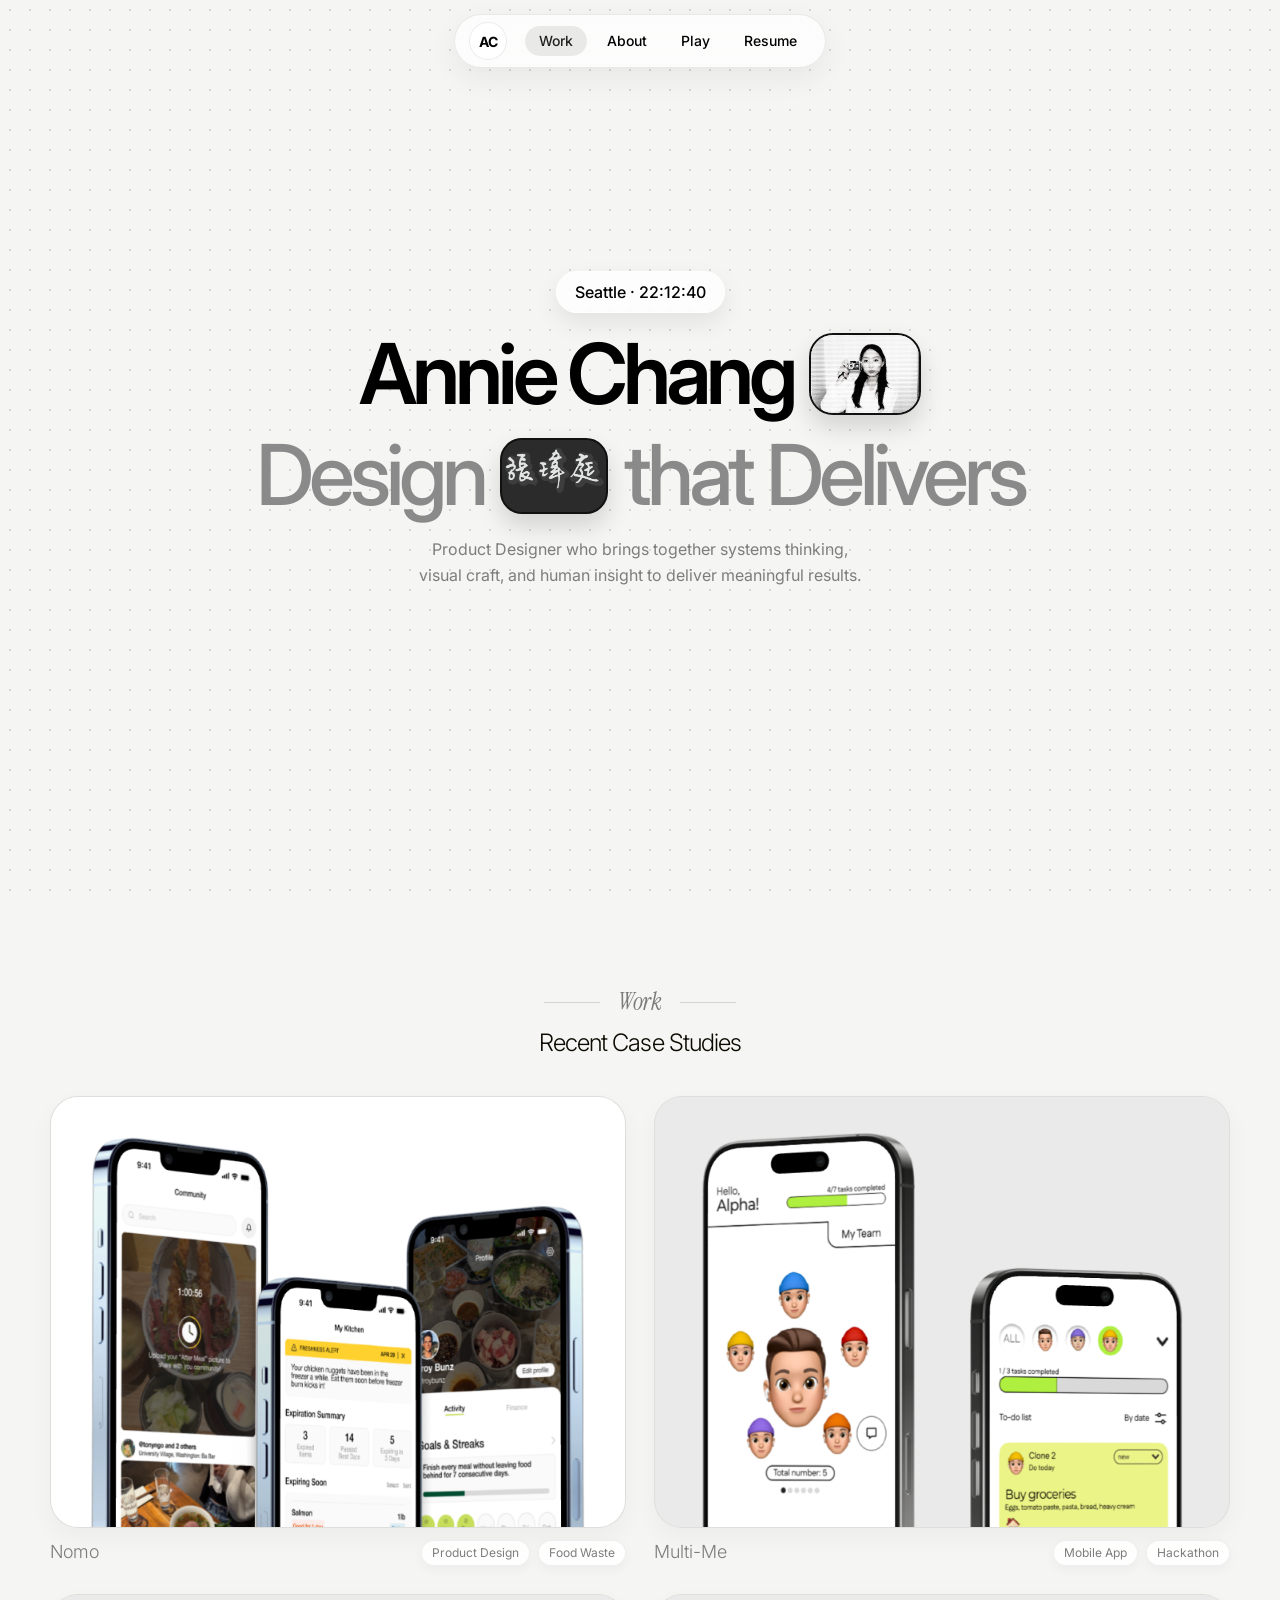
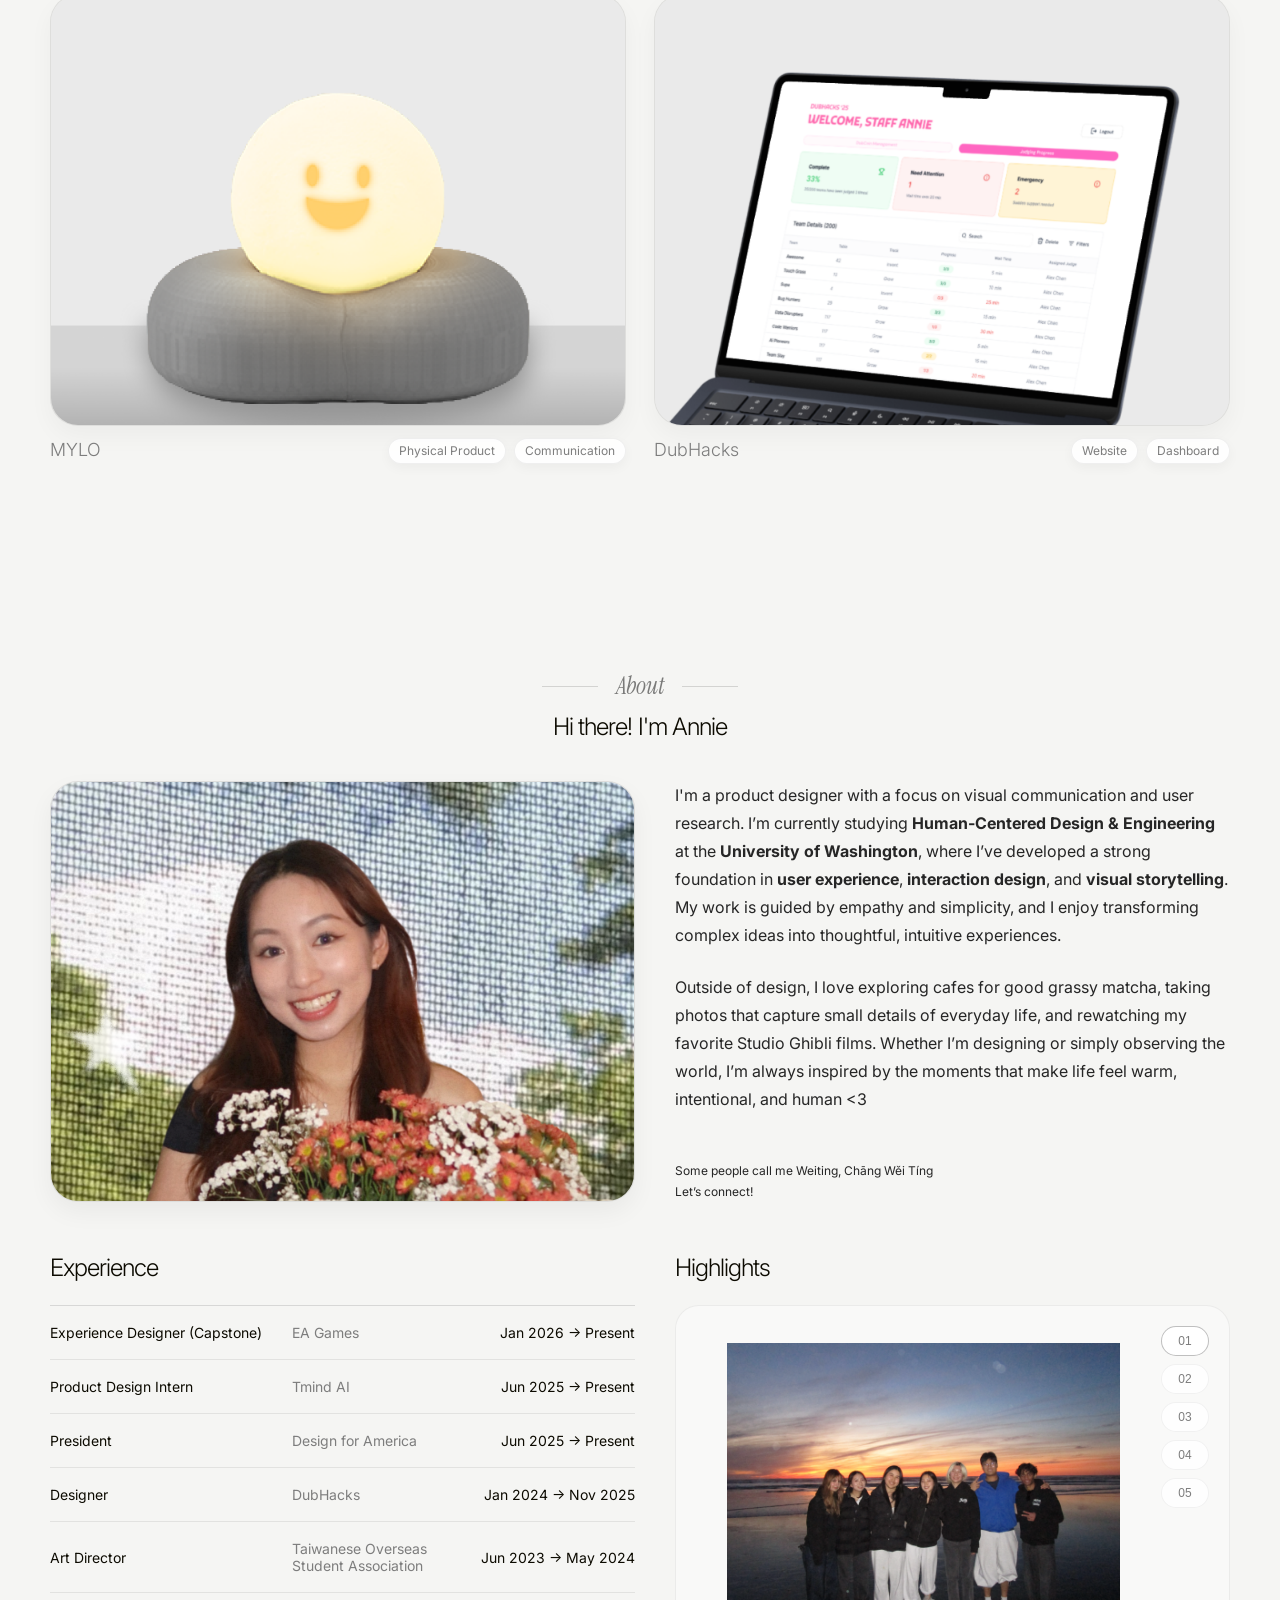
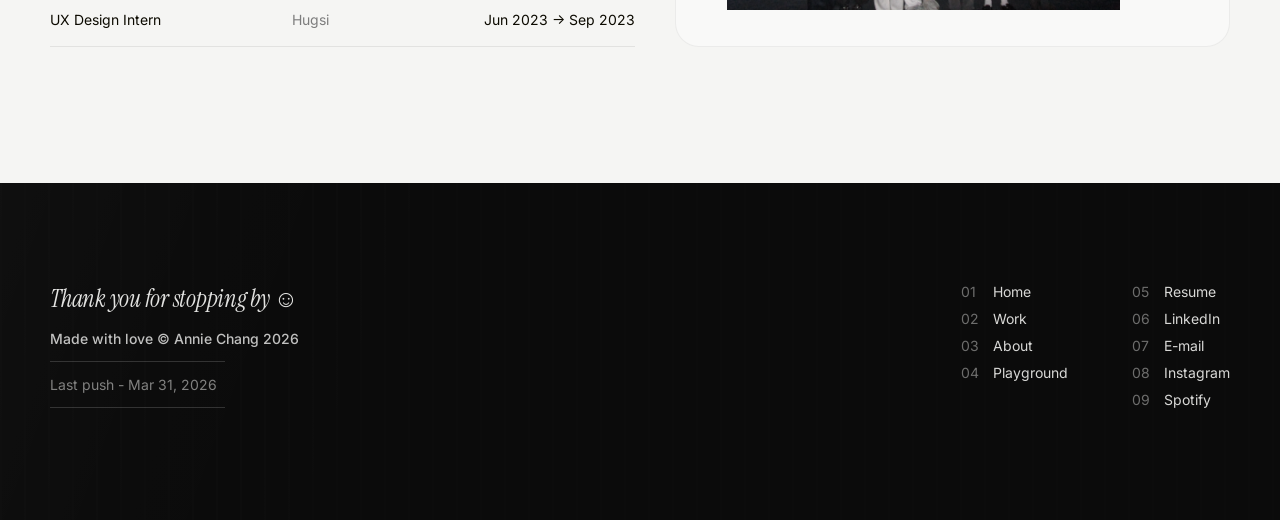
==== index.html @ 99f393fb "complete nomo first draft" ====
<!DOCTYPE html>
<html lang="en">
  <head>
    <meta charset="UTF-8" />
    <meta name="viewport" content="width=device-width, initial-scale=1.0" />
    <title>Annie Chang Portfolio</title>

    <link rel="stylesheet" href="css/style.css" />

    <link rel="preconnect" href="https://fonts.googleapis.com" />
    <link rel="preconnect" href="https://fonts.gstatic.com" crossorigin />
    <!-- <link
      href="https://fonts.googleapis.com/css2?family=Inter:wght@400;500;600;700&display=swap"
      rel="stylesheet"
    /> -->
    <link
        href="https://fonts.googleapis.com/css2?family=Inter:wght@400;500;600;700&family=Instrument+Serif:ital@0;1&display=swap"
        rel="stylesheet"
    />
  </head>

  <body>
    <nav class="site-nav" aria-label="Primary navigation">
      <div class="site-nav-inner">
        <a href="#home" class="site-nav-logo" aria-label="Back to top">AC</a>

        <div class="site-nav-links">
          <a href="#work">Work</a>
          <a href="#about">About</a>
          <a href="playground.html">Play</a>
          <a href="resume.pdf" target="_blank" rel="noopener noreferrer">Resume</a>
        </div>
      </div>
    </nav>

    <main>
      <section class="hero" id="home">
        <div class="hero-content">
          <div class="hero-time-pill" id="seattle-time">Seattle · --:--:--</div>

          <div class="hero-name-row">
            <h1 class="hero-name">Annie Chang</h1>

            <div class="hero-profile-card">
              <img src="assets/heroPortrait1.png" alt="Annie Chang portrait" />
            </div>
          </div>

          <div class="hero-tagline-row">
            <span class="hero-tagline">Design</span>

            <div class="hero-badge-card">
              <img src="assets/heroWeitinglogomando.png" alt="Weiting logo badge" />
            </div>

            <span class="hero-tagline">that Delivers</span>
          </div>

          <p class="hero-subtext">
            Product Designer who brings together systems thinking,<br />
            visual craft, and human insight to deliver meaningful results.
          </p>
        </div>
      </section>

      <section class="work-section" id="work">
        <div class="work-container">
          <div class="work-header">
            <div class="work-header-line"></div>
            <p class="work-eyebrow section-eyebrow serif-italic">Work</p>
            <div class="work-header-line"></div>
          </div>

          <h2 class="work-title section-title">Recent Case Studies</h2>

          <div class="work-grid">
            <a class="work-card" href="nomo.html">
              <div class="work-card-image">
                <img src="assets/workNomo.png" alt="Nomo project cover" loading="lazy" decoding="async" />
              </div>
              <div class="work-card-meta">
                <h3 class="work-card-title">Nomo</h3>
                <div class="work-card-tags">
                  <span class="work-tag">Product Design</span>
                  <span class="work-tag">Food Waste</span>
                </div>
              </div>
            </a>

            <a class="work-card" href="work/multi-me.html">
              <div class="work-card-image">
                <img src="assets/workMultiMe.png" alt="Multi-Me project cover" loading="lazy" decoding="async" />
              </div>
              <div class="work-card-meta">
                <h3 class="work-card-title">Multi-Me</h3>
                <div class="work-card-tags">
                  <span class="work-tag">Mobile App</span>
                  <span class="work-tag">Hackathon</span>
                </div>
              </div>
            </a>

            <a class="work-card" href="work/mylo.html">
              <div class="work-card-image">
                <img src="assets/workMylo.png" alt="MYLO project cover" loading="lazy" decoding="async" />
              </div>
              <div class="work-card-meta">
                <h3 class="work-card-title">MYLO</h3>
                <div class="work-card-tags">
                  <span class="work-tag">Physical Product</span>
                  <span class="work-tag">Communication</span>
                </div>
              </div>
            </a>

            <a class="work-card" href="work/dubhacks.html">
              <div class="work-card-image">
                <img src="assets/workDubHacks.png" alt="DubHacks project cover" loading="lazy" decoding="async" />
              </div>
              <div class="work-card-meta">
                <h3 class="work-card-title">DubHacks</h3>
                <div class="work-card-tags">
                  <span class="work-tag">Website</span>
                  <span class="work-tag">Dashboard</span>
                </div>
              </div>
            </a>
          </div>
        </div>
      </section>

      <section class="about-section" id="about">
        <div class="about-container">
          <div class="about-header">
            <div class="about-header-line"></div>
            <p class="about-eyebrow section-eyebrow serif-italic">About</p>
            <div class="about-header-line"></div>
          </div>

          <h2 class="about-title section-title">
            Hi there! I'm Annie
          </h2>

          <div class="about-main">
            <div class="about-image-column">
              <div class="about-image-card">
                <img src="assets/about/aboutProfile.png" alt="Annie Chang portrait" loading="lazy" decoding="async" />
              </div>
            </div>

            <div class="about-text-column">
              <div class="about-text-group">
                <p>
                  I'm a product designer with a focus on visual communication and user
                  research. I’m currently studying
                  <strong>Human-Centered Design &amp; Engineering</strong> at the
                  <strong>University of Washington</strong>, where I’ve developed a
                  strong foundation in <strong>user experience</strong>,
                  <strong>interaction design</strong>, and
                  <strong>visual storytelling</strong>. My work is guided by empathy and
                  simplicity, and I enjoy transforming complex ideas into thoughtful,
                  intuitive experiences.
                </p>

                <p>
                  Outside of design, I love exploring cafes for good grassy matcha,
                  taking photos that capture small details of everyday life, and
                  rewatching my favorite Studio Ghibli films. Whether I’m designing or
                  simply observing the world, I’m always inspired by the moments that make
                  life feel warm, intentional, and human &lt;3
                </p>
              </div>

              <div class="about-note">
                <p class="about-note-main">
                  Some people call me Weiting, Chāng Wěi Tíng
                </p>
                <p class="about-note-sub">Let’s connect!</p>
              </div>
            </div>
          </div>

          <div class="about-bottom">
            <div class="about-experience-column">
              <h3 class="about-experience-title">Experience</h3>

              <div class="about-experience-list">
                <div class="about-exp-row">
                  <span class="about-exp-role">Experience Designer (Capstone)</span>
                  <span class="about-exp-org">EA Games</span>
                  <span class="about-exp-date">Jan 2026 → Present</span>
                </div>

                <div class="about-exp-row">
                  <span class="about-exp-role">Product Design Intern</span>
                  <span class="about-exp-org">Tmind AI</span>
                  <span class="about-exp-date">Jun 2025 → Present</span>
                </div>

                <div class="about-exp-row">
                  <span class="about-exp-role">President</span>
                  <span class="about-exp-org">Design for America</span>
                  <span class="about-exp-date">Jun 2025 → Present</span>
                </div>

                <div class="about-exp-row">
                  <span class="about-exp-role">Designer</span>
                  <span class="about-exp-org">DubHacks</span>
                  <span class="about-exp-date">Jan 2024 → Nov 2025</span>
                </div>

                <div class="about-exp-row">
                  <span class="about-exp-role">Art Director</span>
                  <span class="about-exp-org">Taiwanese Overseas Student Association</span>
                  <span class="about-exp-date">Jun 2023 → May 2024</span>
                </div>

                <div class="about-exp-row">
                  <span class="about-exp-role">UX Design Intern</span>
                  <span class="about-exp-org">Hugsi</span>
                  <span class="about-exp-date">Jun 2023 → Sep 2023</span>
                </div>
              </div>
            </div>

            <div class="about-gallery-column">
              <div class="about-highlights-header">
                <h3 class="about-experience-title">Highlights</h3>
              </div>

              <div class="about-hover-board">
                <div class="about-hover-preview" id="about-hover-preview">
                  <div class="about-hover-preview-frame">
                    <img
                      id="about-hover-preview-image"
                      src="assets/aboutATD.JPG"
                      alt="Highlight 01 visual"
                      loading="lazy"
                      decoding="async"
                    />
                  </div>
                </div>
                <div class="about-hover-triggers" aria-label="Highlight items">
                  <button
                    type="button"
                    class="about-hover-trigger is-active"
                    data-preview-image="assets/about/aboutATD.png"
                    data-preview-alt="Highlight 01 visual"
                    data-preview-label="01"
                  >
                    <span class="about-hover-trigger-text">01</span>
                  </button>

                  <button
                    type="button"
                    class="about-hover-trigger"
                    data-preview-image="assets/about/aboutDubHacks.jpg"
                    data-preview-alt="Highlight 02 visual"
                    data-preview-label="02"
                  >
                    <span class="about-hover-trigger-text">02</span>
                  </button>

                  <button
                    type="button"
                    class="about-hover-trigger"
                    data-preview-image="assets/about/aboutFunBunz.png"
                    data-preview-alt="Highlight 03 visual"
                    data-preview-label="03"
                  >
                    <span class="about-hover-trigger-text">03</span>
                  </button>

                  <button
                    type="button"
                    class="about-hover-trigger"
                    data-preview-image="assets/about/aboutSki.png"
                    data-preview-alt="Highlight 04 visual"
                    data-preview-label="04"
                  >
                    <span class="about-hover-trigger-text">04</span>
                  </button>

                  <button
                    type="button"
                    class="about-hover-trigger"
                    data-preview-image="assets/about/aboutTOSA.JPG"
                    data-preview-alt="Highlight 05 visual"
                    data-preview-label="05"
                  >
                    <span class="about-hover-trigger-text">05</span>
                  </button>
                </div>
              </div>
            </div>
          </div>
        </div>
      </section>
    </main>

    <footer class="site-footer" id="contact">
      <div class="site-footer-bg"></div>

      <div class="site-footer-container">
        <div class="site-footer-left">
          <p class="site-footer-heading serif-italic">Thank you for stopping by ☺</p>
          <p class="site-footer-sub">Made with love © Annie Chang 2026</p>

          <div class="site-footer-divider"></div>
          <p class="site-footer-meta">Last push - Mar 31, 2026</p>
          <div class="site-footer-divider"></div>
        </div>

        <div class="site-footer-right">
          <div class="site-footer-links-col">
            <a href="#home"><span>01</span> Home</a>
            <a href="#work"><span>02</span> Work</a>
            <a href="#about"><span>03</span> About</a>
            <a href="playground.html"><span>04</span> Playground</a>
          </div>

          <div class="site-footer-links-col">
            <a href="resume.pdf" target="_blank" rel="noopener noreferrer"><span>05</span> Resume</a>
            <a href="https://www.linkedin.com/in/weitinganniechang" target="_blank" rel="noopener noreferrer"><span>06</span> LinkedIn</a>
            <a href="mailto:weiting383036@gmail.com"><span>07</span> E-mail</a>
            <a href="https://www.instagram.com/weiting_ac/" target="_blank" rel="noopener noreferrer"><span>08</span> Instagram</a>
            <a href="https://open.spotify.com/user/weiting383036" target="_blank" rel="noopener noreferrer"><span>09</span> Spotify</a>
          </div>
        </div>
      </div>
    </footer>

    <script src="js/main.js"></script>
  </body>
</html>
---- css/style.css ----
:root {
  /* Colors */
  --color-bg: #f5f5f3;
  --color-text: #0C0A00;
  --color-text-muted: #7d7d7d;
  --color-text-muted-2: #6f6f6f;
  --color-white: #ffffff;
  --color-border: rgba(0, 0, 0, 0.08);
  --color-border-soft: rgba(0, 0, 0, 0.06);
  --color-line: rgba(0, 0, 0, 0.14);

  /* Footer */
  --color-footer-bg: #0C0A00;
  --color-footer-text: rgba(245, 245, 243, 0.92);
  --color-footer-text-soft: rgba(245, 245, 243, 0.78);
  --color-footer-text-muted: rgba(245, 245, 243, 0.5);

  /* Typography */
  --font-sans: "Inter", sans-serif;
  --font-serif: "Instrument Serif", serif;

  --text-h1: clamp(48px, 7vw, 84px);
  --text-h2: clamp(28px, 4vw, 30px);
  --text-h3: 18px;
  --text-body: 16px;
  --text-small: 14px;
  --text-xs: 12px;
  --text-eyebrow: 24px;

  --lh-tight: 0.96;
  --lh-heading: 1.15;
  --lh-body: 1.65;
  --lh-body-relaxed: 1.75;

  --weight-light: 300;
  --weight-regular: 400;
  --weight-medium: 500;
  --weight-semibold: 600;
  --weight-bold: 700;

  /* Spacing */
  --space-1: 4px;
  --space-2: 8px;
  --space-3: 12px;
  --space-4: 16px;
  --space-5: 20px;
  --space-6: 24px;
  --space-7: 32px;
  --space-8: 40px;
  --space-9: 48px;
  --space-10: 56px;
  --space-11: 72px;
  --space-12: 88px;
  --space-13: 96px;
  --space-14: 120px;

  /* Radius */
  --radius-card: 24px;
  --radius-card-lg: 28px;
  --radius-pill: 999px;

  /* Shadow */
  --shadow-soft: 0 10px 24px rgba(0, 0, 0, 0.08);
  --shadow-card: 0 12px 24px rgba(0, 0, 0, 0.14);
  --shadow-card-hover: 0 14px 28px rgba(0, 0, 0, 0.08);

  /* Layout */
  --container-width: 1180px;
  --container-width-wide: 1240px;
  --case-study-section-space: 72px;
  --case-study-subsection-space: 36px;
}

* {
  box-sizing: border-box;
}

html {
  scroll-behavior: smooth;
  background-color: var(--color-bg);
}

body {
  margin: 0;
  font-family: var(--font-sans);
  color: var(--color-text);
  background-color: transparent;
  background: var(--color-bg);
}

img {
  display: block;
  max-width: 100%;
}

a {
  color: inherit;
}

h1, h2, h3, p {
  margin: 0;
}

.section {
  padding-left: 24px;
  padding-right: 24px;
  background-color: var(--color-bg);
}

.container {
  width: 100%;
  max-width: var(--container-width);
  margin: 0 auto;
}

.container-wide {
  width: 100%;
  max-width: var(--container-width-wide);
  margin: 0 auto;
}

.section-header {
  display: flex;
  align-items: center;
  justify-content: center;
  gap: 18px;
  margin-bottom: 12px;
}

.section-header-line {
  width: 56px;
  height: 1px;
  background: var(--color-line);
}

.section-eyebrow {
  font-family: var(--font-serif);
  font-style: italic;
  font-weight: var(--weight-light);
  font-size: var(--text-eyebrow);
  line-height: 1.2;
  letter-spacing: -0.01em;
  color: rgba(0, 0, 0, 0.5);
}

.section-title {
  text-align: center;
  font-size: var(--text-eyebrow);
  line-height: var(--lh-heading);
  letter-spacing: -0.04em;
  font-weight: var(--weight-light);
  color: var(--color-text);
}

.tag-pill {
  display: inline-flex;
  align-items: center;
  padding: 6px 10px;
  border-radius: var(--radius-pill);
  background: rgba(255, 255, 255, 0.85);
  border: 1px solid var(--color-border-soft);
  box-shadow: 0 4px 12px rgba(0, 0, 0, 0.04);
  font-size: var(--text-xs);
  line-height: 1;
  color: var(--color-text-muted);
  white-space: nowrap;
}

  .serif-italic {
    font-family: "Instrument Serif", serif;
    font-style: italic;
    font-weight: 300;
    letter-spacing: -0.01em;
    color: rgba(0, 0, 0, 0.5); 
  }

  body {
    margin: 0;
    font-family: "Inter", sans-serif;
    color: var(--text);
    background-color: transparent;
    background-size: 28px 28px;
  }

  .hero {
    position: relative;
    min-height: 100vh;
    overflow: hidden;
    display: flex;
    align-items: center;
    justify-content: center;
    padding: var(--space-7) 24px var(--space-11);
    background-color: var(--color-bg);
    background-image: radial-gradient(rgba(0, 0, 0, 0.12) 1px, transparent 1px);
    background-size: 20px 20px;
  }
  
  .hero-content {
    position: relative;
    z-index: 1;
    width: 100%;
    max-width: var(--container-width);
    display: flex;
    flex-direction: column;
    align-items: center;
    gap: var(--space-5);
    text-align: center;
  }
  
  .hero-time-pill {
    padding: 10px 18px;
    border-radius: var(--radius-pill);
    background: rgba(255, 255, 255, 0.82);
    border: 1px solid rgba(255, 255, 255, 0.92);
    box-shadow: var(--shadow-soft);
    font-size: var(--text-body);
    font-weight: var(--weight-medium);
  }
  
  .hero-name-row,
  .hero-tagline-row {
    display: flex;
    align-items: center;
    justify-content: center;
    gap: var(--space-4);
    flex-wrap: wrap;
  }
  
  .hero-name {
    font-size: var(--text-h1);
    line-height: var(--lh-tight);
    letter-spacing: -0.06em;
    font-weight: var(--weight-semibold);
  }
  
  .hero-tagline {
    font-size: var(--text-h1);
    line-height: var(--lh-tight);
    letter-spacing: -0.06em;
    font-weight: var(--weight-medium);
    color: #8a8a8a;
  }
  
  .hero-subtext {
    max-width: 560px;
    font-size: var(--text-body);
    line-height: var(--lh-body);
    color: var(--color-text-muted);
  }
  
  .hero-profile-card {
    width: 112px;
    height: 82px;
    border-radius: var(--radius-card);
    background: #f8f8f8;
    border: 2px solid #111;
    box-shadow: var(--shadow-card);
    overflow: hidden;
    flex-shrink: 0;
  }
  
  .hero-badge-card {
    width: 108px;
    height: 76px;
    border-radius: 22px;
    background: #2b2b2b;
    border: 2px solid #111;
    box-shadow: var(--shadow-card);
    display: flex;
    align-items: center;
    justify-content: center;
    flex-shrink: 0;
  }
  
  /* Tablet */
  @media (max-width: 900px) {
    .hero {
      padding: 96px 20px 64px;
    }
  
    .hero-name {
      font-size: clamp(56px, 10vw, 88px);
    }
  
    .hero-tagline {
      font-size: clamp(38px, 7vw, 62px);
    }
  
    .hero-profile-card {
      width: 96px;
      height: 70px;
    }
  
    .hero-badge-card {
      width: 96px;
      height: 68px;
    }
  }
  
  /* Mobile */
  @media (max-width: 600px) {
    .hero {
      padding: 88px 16px 56px;
    }
  
    .hero-time-pill {
      top: 24px;
      font-size: 14px;
      padding: 8px 14px;
    }
  
    .hero-content {
      gap: 16px;
    }
  
    .hero-name-row,
    .hero-tagline-row {
      gap: 12px;
    }
  
    .hero-name {
      font-size: 48px;
    }
  
    .hero-tagline {
      font-size: 34px;
    }
  
    .hero-profile-card {
      width: 84px;
      height: 62px;
      border-radius: 20px;
    }
  
    .hero-badge-card {
      width: 82px;
      height: 58px;
      border-radius: 18px;
    }
  
    .hero-subtext {
      font-size: 14px;
      max-width: 320px;
    }
  }

  /* --------------------------Work---------------------------- */

  .work-section {
    padding: var(--space-12) 24px var(--space-13);
    background-color: var(--color-bg);
  }
  
  .work-container {
    width: 100%;
    max-width: var(--container-width);
    margin: 0 auto;
  }
  
  .work-header {
    display: flex;
    align-items: center;
    justify-content: center;
    gap: 18px;
    margin-bottom: 12px;
  }
  
  .work-header-line {
    width: 56px;
    height: 1px;
    background: var(--color-line);
  }
  
  .work-eyebrow {
    margin: 0;
  }
  
  .work-title {
    margin: 0 0 var(--space-8);
  }
  
  .work-grid {
    display: grid;
    grid-template-columns: repeat(2, minmax(0, 1fr));
    gap: 28px;
  }
  
  .work-card {
    display: block;
    text-decoration: none;
    color: inherit;
  }
  
  .work-card-image {
    width: 100%;
    aspect-ratio: 1.2 / 0.9;
    border-radius: var(--radius-card-lg);
    overflow: hidden;
    background: #ececea;
    border: 1px solid var(--color-border-soft);
    box-shadow: 0 10px 24px rgba(0, 0, 0, 0.04);
    transition: transform 0.2s ease, box-shadow 0.2s ease;
  }
  
  .work-card:hover .work-card-image {
    transform: translateY(-4px);
    box-shadow: var(--shadow-card-hover);
  }
  
  .work-card-meta {
    margin-top: var(--space-3);
    display: flex;
    align-items: flex-start;
    justify-content: space-between;
    gap: var(--space-4);
  }
  
  .work-card-title {
    font-size: var(--text-h3);
    line-height: 1.3;
    font-weight: var(--weight-light);
    color: var(--color-text-muted);
  }
  
  .work-card-tags {
    display: flex;
    flex-wrap: wrap;
    justify-content: flex-end;
    gap: var(--space-2);
  }
  
  .work-tag {
    display: inline-flex;
    align-items: center;
    padding: 6px 10px;
    border-radius: var(--radius-pill);
    background: rgba(255, 255, 255, 0.85);
    border: 1px solid var(--color-border-soft);
    box-shadow: 0 4px 12px rgba(0, 0, 0, 0.04);
    font-size: var(--text-xs);
    line-height: 1;
    color: var(--color-text-muted);
    white-space: nowrap;
  }

  @media (max-width: 600px) {
    .work-grid {
      grid-template-columns: 1fr;
    }
  
    .work-card-meta {
      flex-direction: column;
      align-items: flex-start;
    }
  
    .work-card-tags {
      justify-content: flex-start;
    }
  }

  /* --------------------------About---------------------------- */

.about-section {
  padding: calc(var(--space-13) + 16px) 24px calc(var(--space-14) + 16px);
  background-color: var(--color-bg);
}

.about-container {
  width: 100%;
  max-width: var(--container-width);
  margin: 0 auto;
}

.about-header {
  display: flex;
  align-items: center;
  justify-content: center;
  gap: 18px;
  margin-bottom: var(--space-3);
}

.about-header-line {
  width: 56px;
  height: 1px;
  background: var(--color-line);
}

.about-title {
  margin: 0 0 var(--space-8);
  text-align: center;
  font-size: var(--text-eyebrow);
  line-height: var(--lh-heading);
  letter-spacing: -0.04em;
  font-weight: var(--weight-light);
}

.about-main {
  display: grid;
  grid-template-columns: 1fr 0.95fr;
  gap: var(--space-8);
  align-items: stretch;
  margin-bottom: 52px;
}

.about-image-column {
  display: flex;
}

.about-image-card {
  width: 100%;
  border-radius: var(--radius-card-lg);
  overflow: hidden;
  background: #ececea;
  border: 1px solid var(--color-border-soft);
  box-shadow: 0 10px 24px rgba(0, 0, 0, 0.05);
  aspect-ratio: 1.25 / 0.9;
}

.about-image-card img {
  width: 100%;
  height: 100%;
  object-fit: cover;
  display: block;
}

.about-text-column {
  display: flex;
  flex-direction: column;
  justify-content: space-between;
}

.about-text-group {
  display: flex;
  flex-direction: column;
  font-size: var(--text-body);
  gap: var(--space-6);
}

.about-text-column p {
  margin: 0;
  line-height: var(--lh-body-relaxed);
  color: #262626;
}

.about-note {
  text-align: left;
  padding-top: var(--space-6);
}

.about-note-main {
  margin: 0;
  font-size: var(--text-xs);
  color: var(--color-text);
}

.about-note-sub {
  margin: var(--space-1) 0 0;
  font-size: var(--text-xs);
  color: var(--color-text-muted);
}

.about-experience-list {
  width: 100%;
  margin-top: var(--space-6);
  border-top: 1px solid rgba(0, 0, 0, 0.12);
}

.about-bottom {
  display: grid;
  grid-template-columns: 1fr 0.95fr;
  gap: var(--space-8);
  align-items: stretch;
}

.about-experience-column,
.about-gallery-column {
  min-width: 0;
  display: flex;
  flex-direction: column;
}

.about-experience-title {
  margin: 0;
  text-align: left;
  font-size: var(--text-eyebrow);
  line-height: var(--lh-heading);
  letter-spacing: -0.04em;
  font-weight: var(--weight-light);
  color: var(--color-text);
}

.about-highlights-header {
  display: flex;
  align-items: flex-end;
  justify-content: flex-start;
  gap: var(--space-4);
  margin-bottom: var(--space-6);
}

.about-exp-row {
  display: grid;
  grid-template-columns: minmax(0, 1.35fr) minmax(0, 1fr) minmax(0, 0.95fr);
  gap: var(--space-4);
  align-items: center;
  padding: 18px 0;
  border-bottom: 1px solid rgba(0, 0, 0, 0.08);
}

.about-exp-role {
  min-width: 0;
  font-size: var(--text-small);
  color: var(--color-text);
}

.about-exp-org {
  min-width: 0;
  font-size: var(--text-small);
  color: var(--color-text-muted);
}

.about-exp-date {
  min-width: 0;
  font-size: var(--text-small);
  color: var(--color-text);
  text-align: right;
  white-space: nowrap;
}

.about-hover-board {
  margin-top: 0;
  border: 1px solid var(--color-border-soft);
  border-radius: var(--radius-card);
  background: rgba(255, 255, 255, 0.44);
  padding: var(--space-5);
  display: grid;
  grid-template-columns: minmax(0, 1fr) 48px;
  gap: 10px;
  min-height: 0;
  flex: none;
  overflow: hidden;
}

.about-hover-triggers {
  display: flex;
  flex-direction: column;
  justify-content: flex-start;
  align-items: stretch;
  gap: 8px;
  width: 48px;
}

.about-hover-trigger {
  flex: 0 0 auto;
  width: 100%;
  border: 1px solid rgba(0, 0, 0, 0.05);
  background: rgba(255, 255, 255, 0.82);
  border-radius: 999px;
  padding: 8px 0;
  display: flex;
  align-items: center;
  justify-content: center;
  gap: 0;
  text-align: center;
  cursor: pointer;
  transition: border-color 0.2s ease, transform 0.2s ease;
}

.about-hover-trigger:hover,
.about-hover-trigger:focus-visible,
.about-hover-trigger.is-active {
  border-color: rgba(0, 0, 0, 0.25);
  background: rgba(255, 255, 255, 0.94);
  transform: none;
}

.about-hover-trigger-text {
  font-size: 12px;
  line-height: 1;
  color: var(--color-text-muted);
  font-weight: var(--weight-medium);
}

.about-hover-preview {
  min-width: 0;
  min-height: 0;
  display: flex;
  flex-direction: column;
  gap: 0;
  flex: 1;
}

.about-hover-preview-frame {
  flex: 1;
  height: 100%;
  border-radius: 18px;
  border: none;
  background: transparent;
  min-height: 0;
  padding: 8px;
  display: flex;
  align-items: center;
  justify-content: center;
  overflow: hidden;
}

.about-hover-preview-frame img {
  max-width: 94%;
  max-height: 94%;
  width: auto;
  height: auto;
  object-fit: contain;
}

/* Tablet */
@media (max-width: 900px) {
  .about-section {
    padding: 80px 20px 100px;
  }

  .about-main {
    grid-template-columns: 1fr;
    gap: 32px;
  }

  .about-bottom {
    grid-template-columns: 1fr;
    gap: 40px;
  }

  .about-text-column p {
    font-size: 17px;
  }

  .about-exp-row {
    grid-template-columns: 1fr;
    gap: var(--space-2);
  }

  .about-hover-board {
    height: auto;
    grid-template-columns: minmax(0, 1fr);
    grid-template-rows: auto auto;
  }

  .about-highlights-header {
    margin-bottom: var(--space-6);
  }

  .about-hover-triggers {
    width: 100%;
    flex-direction: row;
    justify-content: flex-start;
    order: -1;
  }

  .about-hover-trigger {
    width: 40px;
  }
}

/* Mobile */
@media (max-width: 600px) {
  .about-section {
    padding: 72px 16px 88px;
  }

  .about-header-line {
    width: 40px;
  }

  .about-eyebrow {
    font-size: 18px;
  }

  .about-title {
    font-size: 28px;
    margin-bottom: 28px;
  }

  .about-experience-title {
    font-size: 28px;
  }

  .about-text-column p {
    font-size: 16px;
    line-height: 1.7;
  }

  .about-exp-role,
  .about-exp-org,
  .about-exp-date {
    font-size: 14px;
  }

  .about-hover-board {
    padding: var(--space-4);
  }

  .about-hover-preview-frame {
    min-height: 210px;
  }
}

  /* --------------------------NavBar---------------------------- */

  .site-nav {
    position: fixed;
    top: 14px;
    left: 0;
    right: 0;
    z-index: 1000;
    display: flex;
    justify-content: center;
    pointer-events: none;
  }
  
  .site-nav-inner {
    width: max-content;
    max-width: calc(100% - 32px);
    display: inline-flex;
    align-items: center;
    justify-content: center;
    gap: 18px;
    padding: 7px 14px;
    border-radius: 999px;
  
    background: rgba(255, 255, 255, 0.72);
    border: 1px solid rgba(0, 0, 0, 0.08);
    box-shadow: 0 10px 30px rgba(0, 0, 0, 0.06);
    backdrop-filter: blur(14px);
    -webkit-backdrop-filter: blur(14px);
  
    pointer-events: auto;
  }
  
  .site-nav-logo {
    display: inline-flex;
    align-items: center;
    justify-content: center;
    width: 38px;
    height: 38px;
    border-radius: 999px;
    text-decoration: none;
    color: var(--text);
    font-size: var(--text-small);
    font-weight: var(--weight-bold);
    background: rgba(255, 255, 255, 0.85);
    border: 1px solid rgba(0, 0, 0, 0.08);
    flex-shrink: 0;
  }
  
  .site-nav-links {
    display: flex;
    align-items: center;
    justify-content: center;
    gap: 6px;
  }
  
  .site-nav-links a {
    text-decoration: none;
    color: var(--text);
    font-size: var(--text-small);
    font-weight: var(--weight-medium);
    line-height: 1;
    padding: 8px 14px;
    border-radius: 999px;
    transition: background 0.24s ease, opacity 0.2s ease, color 0.24s ease;
  }
  
  .site-nav-links a:hover {
    background: rgba(0, 0, 0, 0.05);
  }

  .site-nav-links a.is-active {
    background: rgba(0, 0, 0, 0.08);
    color: rgba(0, 0, 0, 0.86);
  }

  html {
    scroll-behavior: smooth;
  }
  
  /* Keeps scroll anchors from hiding under sticky nav */
  #work,
  #about {
  scroll-margin-top: 110px;
  }
  
  /* Tablet */
  @media (max-width: 900px) {
    .site-nav {
      top: 14px;
    }
  
    .site-nav-inner {
      width: calc(100% - 24px);
      padding: 7px 12px;
    }
  }
  
  /* Mobile */
  @media (max-width: 600px) {
    .site-nav-inner {
      width: calc(100% - 20px);
      padding: 6px 10px;
      gap: 12px;
    }
  
    .site-nav-logo {
      width: 34px;
      height: 34px;
      font-size: 13px;
    }
  
    .site-nav-links {
      gap: 4px;
    }
  
    .site-nav-links a {
      font-size: 13px;
      padding: 7px 10px;
    }
  }

    /* --------------------------Footer---------------------------- */

  .site-footer {
    position: relative;
    overflow: hidden;
    background: #0b0b0b;
    color: #f5f5f3;
    padding: 100px 24px 100px;
  }
  
  .site-footer-bg {
    position: absolute;
    inset: 0;
    pointer-events: none;
    background:
      linear-gradient(
        110deg,
        rgba(255, 255, 255, 0.04) 0%,
        rgba(255, 255, 255, 0.01) 18%,
        rgba(255, 255, 255, 0) 42%
      ),
      repeating-linear-gradient(
        90deg,
        rgba(255, 255, 255, 0.012) 0px,
        rgba(255, 255, 255, 0.012) 2px,
        transparent 2px,
        transparent 24px
      );
    opacity: 0.5;
  }
  
  .site-footer-container {
    position: relative;
    z-index: 1;
    width: 100%;
    max-width: var(--container-width);
    margin: 0 auto;
    display: flex;
    justify-content: space-between;
    gap: 80px;
  }
  
  .site-footer-left {
    max-width: 360px;
  }
  
  .site-footer-heading {
    font-size: 24px;
    line-height: 1.35;
    font-weight: var(--weight-regular);
    margin: 0 0 12px;
    letter-spacing: -0.01em;
    color: rgba(245, 245, 243, 0.92);
  }
  
  .site-footer-sub {
    font-size: var(--text-small);
    line-height: 1.5;
    font-weight: var(--weight-medium);
    margin: 0;
    color: rgba(245, 245, 243, 0.78);
  }
  
  .site-footer-divider {
    width: 175px;
    height: 1px;
    background: rgba(255, 255, 255, 0.16);
    margin: 12px 0 12px;
  }
  
  .site-footer-meta {
    margin: 0;
    font-size: var(--text-small);
    line-height: 1.5;
    color: rgba(245, 245, 243, 0.5);
  }

  .site-footer-divider-bottom {
    width: 175px;
    height: 1px;
    background: rgba(255, 255, 255, 0.1);
    margin-top: 12px;
  }
  
  .site-footer-right {
    display: flex;
    gap: 64px;
    align-items: flex-start;
  }
  
  .site-footer-links-col {
    display: flex;
    flex-direction: column;
    gap: 8px;
  }
  
  .site-footer-links-col a {
    display: inline-flex;
    align-items: baseline;
    gap: 10px;
    text-decoration: none;
    color: rgba(245, 245, 243, 0.88);
    font-size: var(--text-small);
    line-height: 1.35;
    font-weight: 400;
    transition: opacity 0.2s ease, transform 0.2s ease;
  }
  
  .site-footer-links-col a span {
    display: inline-block;
    min-width: 22px;
    color: rgba(245, 245, 243, 0.42);
    font-size: var(--text-small);
    line-height: 1.35;
  }
  
  .site-footer-links-col a:hover {
    opacity: 0.65;
    transform: translateX(2px);
  }
  
  /* Tablet */
  @media (max-width: 900px) {
    .site-footer {
      padding: 64px 20px 72px;
    }
  
    .site-footer-container {
      flex-direction: column;
      gap: 40px;
    }
  
    .site-footer-right {
      gap: 48px;
    }
  }
  
  /* Mobile */
  @media (max-width: 600px) {
    .site-footer {
      padding: 56px 16px 64px;
    }
  
    .site-footer-right {
      flex-direction: column;
      gap: 24px;
    }
  
    .site-footer-heading {
      font-size: 17px;
    }
  
    .site-footer-sub,
    .site-footer-meta,
    .site-footer-links-col a,
    .site-footer-links-col a span {
      font-size: 13px;
    }
  }

/* --------------------------Case Study Template---------------------------- */

.case-study-page,
.case-study-page body {
  background: #ffffff;
}

.case-study-page .section {
  background: #ffffff;
}

.case-study-main {
  padding-top: 0;
  --case-study-text-color: #323232;
  --case-study-max-width: 760px;
  --case-study-section-space: 96px;
  --case-study-subsection-space: 56px;
  --case-study-title-gap: 14px;
  --case-study-content-gap: 20px;
}

.casestudysection,
.case-study-section {
  margin-top: var(--case-study-section-space);
}

.casestudySubSection,
.case-study-subsection {
  margin-top: var(--case-study-subsection-space);
}

.case-study-main > .casestudysection:first-child,
.case-study-main > .case-study-section:first-child,
.case-study-main > .casestudySubSection:first-child,
.case-study-main > .case-study-subsection:first-child {
  margin-top: 0;
}

.case-study-page .site-nav {
  transition: transform 0.25s ease, opacity 0.25s ease;
}

.case-study-page .site-nav.is-hidden {
  transform: translateY(-120%);
  opacity: 0;
}

.case-progress {
  position: fixed;
  top: 118px;
  left: clamp(16px, 3vw, 40px);
  z-index: 500;
  width: 160px;
  opacity: 0;
  transform: translateY(12px);
  pointer-events: none;
  transition: opacity 0.24s ease, transform 0.24s ease;
}

.case-progress.is-visible {
  opacity: 1;
  transform: translateY(0);
  pointer-events: auto;
}

.case-progress-links {
  display: flex;
  flex-direction: column;
  gap: 10px;
}

.case-progress-links a {
  width: fit-content;
  text-decoration: none;
  color: #656565;
  font-size: 16px;
  line-height: 1.15;
  font-weight: 400;
  padding: 6px 10px;
  border-radius: 999px;
  transition: color 0.2s ease, background-color 0.2s ease, font-size 0.2s ease;
}

.case-progress-links a.is-active {
  color: #000000;
  background: rgba(0, 0, 0, 0.07);
  font-weight: 500;
}

.case-study-page .container {
  max-width: 1180px;
}

.case-study-narrow .container {
  max-width: var(--case-study-max-width);
}

.case-study-hero {
  padding: 0;
}

.case-study-hero .container {
  max-width: none;
}

.case-study-hero-frame {
  border: none;
  border-radius: 0;
  background: #cecece;
  background-image: radial-gradient(rgba(255, 255, 255, 0.55) 1.2px, transparent 1.2px);
  background-size: 22px 22px;
  min-height: 640px;
  padding: 76px 0 0;
  overflow: hidden;
  display: flex;
  justify-content: center;
  align-items: flex-end;
}

.case-study-hero-image {
  width: min(100%, 1160px);
  height: auto;
  object-fit: contain;
  object-position: center bottom;
}

.case-study-overview {
  padding: 42px 24px 24px;
}

.case-study-wordmark {
  font-size: 64px;
  line-height: 0.9;
  letter-spacing: -0.055em;
  font-weight: 500;
  margin-bottom: 12px;
}

.case-study-overview-subtitle {
  font-size: 20px;
  line-height: 1.45;
  color: var(--case-study-text-color);
  margin-bottom: 36px;
}

.case-study-meta-grid--overview {
  margin-top: 40px;
}

.case-study-meta-grid {
  display: grid;
  grid-template-columns: repeat(3, minmax(0, 1fr));
  gap: 30px;
  width: 100%;
  align-items: start;
}

.case-study-meta-title {
  font-family: var(--font-serif);
  font-style: italic;
  font-weight: 400;
  font-size: 20px;
  line-height: 1.2;
  letter-spacing: -0.01em;
  color: var(--case-study-text-color);
  margin: 0 0 8px;
}

.case-study-meta-title + .case-study-meta-title {
  margin-top: 8px;
}

.case-study-copy,
.case-study-meta-value,
.case-study-team-list li {
  font-size: 16px;
  line-height: 1.5;
  font-weight: 400;
  color: var(--case-study-text-color);
}

.case-study-meta-value {
  margin: 0;
}

.case-study-meta-stack .case-study-meta-value + .case-study-meta-title {
  margin-top: 16px;
}

.case-study-team-list {
  list-style: none;
  margin: 0;
  padding: 0;
}

.case-study-overview-preview {
  margin-top: 0;
}

.case-study-overview-preview .case-study-copy {
  margin: 0;
  max-width: none;
}

.case-study-intro-callout {
  text-align: center;
  padding-top: 200px;
}

.case-study-intro-callout p {
  margin: 0 auto;
  max-width: none;
  font-size: 22px;
  line-height: 1.35;
  letter-spacing: -0.02em;
  font-weight: 500;
  color: #000000;
  padding: 0;
}

.case-study-intro-callout strong {
  font-weight: 500;
}

.case-study-context {
  padding: 0 24px;
  margin-top: calc(var(--case-study-subsection-space) + 24px);
}

.case-study-context-grid {
  display: grid;
  grid-template-columns: 1fr;
  gap: var(--case-study-content-gap);
}

.case-study-context-content .case-study-copy {
  margin: 0;
}

.case-study-context-list {
  margin: 0;
  padding: 18px 0 0;
  list-style: none;
  counter-reset: context-item;
}

.case-study-context-list li {
  counter-increment: context-item;
  display: grid;
  grid-template-columns: 30px 1fr;
  gap: 14px;
  align-items: baseline;
  font-size: 16px;
  line-height: 1.5;
  color: var(--case-study-text-color);
}

.case-study-context-list li::before {
  content: counter(context-item, decimal-leading-zero);
  font-weight: 500;
}

.case-study-context-cta-row {
  display: flex;
  justify-content: flex-end;
  align-items: center;
}

.case-study-context-cta {
  display: inline-flex;
  align-items: center;
  justify-content: center;
  padding: 12px 24px;
  border-radius: 999px;
  background: #000000;
  color: #ffffff;
  font-size: 16px;
  line-height: 1;
  font-weight: 500;
  text-decoration: none;
  box-shadow: 0 6px 16px rgba(0, 0, 0, 0.2);
}

.case-study-context-image {
  width: 100%;
  border-radius: 14px;
  overflow: hidden;
}

.case-study-context-image img {
  width: 100%;
  height: auto;
  object-fit: cover;
}

.case-study-problem {
  padding: 0 24px;
  margin-top: calc(var(--case-study-subsection-space) + 24px);
  margin-bottom: 0;
}

.case-study-problem-grid {
  display: grid;
  grid-template-columns: 1fr 1fr;
  gap: 36px;
  align-items: start;
}

.case-study-problem-image {
  width: 100%;
  border: none;
  background: transparent;
  margin: 0;
  display: flex;
  justify-content: center;
  align-items: flex-start;
}

.case-study-problem-image span {
  display: flex;
  justify-content: center;
}

.case-study-problem-tomato {
  width: 132%;
  max-width: 650px;
  height: auto;
  transform: translateX(-44px) rotate(-45deg);
  transform-origin: center center;
}

.case-study-problem-content {
  padding-top: 10px;
}

.case-study-problem-number {
  margin: 0 0 12px;
  font-size: clamp(68px, 8vw, 104px);
  line-height: 0.95;
  letter-spacing: -0.04em;
  color: #ec5100;
  font-weight: 500;
}

.case-study-problem-title {
  margin: 0 0 6px;
  font-size: 20px;
  line-height: 1.45;
  font-weight: 500;
  color: #000000;
}

.case-study-problem-source {
  margin: 0 0 16px;
  font-size: 16px;
  line-height: 1.5;
  color: var(--case-study-text-color);
}

.case-study-research {
  padding: 0 24px;
  margin-top: 0;
}

.case-study-research-intro {
  margin-bottom: 24px;
}

.case-study-research-intro .case-study-copy + .case-study-copy {
  margin-top: 10px;
}

.case-study-research-list {
  margin: 8px 0 0;
  padding-left: 24px;
}

.case-study-research-list li {
  font-size: 16px;
  line-height: 1.5;
  color: var(--case-study-text-color);
}

.case-study-research-map {
  position: relative;
  border: 1px solid var(--color-border);
  border-radius: 16px;
  background: rgba(255, 255, 255, 0.42);
  min-height: 420px;
  padding: 36px 34px;
  margin-top: 18px;
  margin-bottom: 22px;
}

.case-study-research-image {
  width: min(58%, 390px);
  margin: 0 auto;
  border: none;
  background: transparent;
}

.case-study-research-orange {
  width: 100%;
  height: auto;
  display: block;
}

.case-study-research-insight {
  margin: 0;
}

.case-study-research-methods {
  margin-top: 40px;
  margin-bottom: 20px;
}

.case-study-research-map-pill {
  position: absolute;
  padding: 8px 16px;
  border: 1px solid var(--color-border);
  border-radius: 10px;
  background: rgba(255, 255, 255, 0.66);
  font-size: 16px;
  line-height: 1.2;
  font-weight: 400;
  color: #666666;
}

.case-study-research-map-pill--left-top {
  left: 34px;
  top: 78px;
}

.case-study-research-map-pill--right-top {
  right: 34px;
  top: 116px;
}

.case-study-research-map-pill--left-bottom {
  left: 40px;
  bottom: 56px;
}

.case-study-research-map-pill--right-bottom {
  right: 160px;
  bottom: 32px;
}

.case-study-research-stats {
  display: grid;
  grid-template-columns: repeat(3, minmax(0, 1fr));
  gap: 18px;
  margin-top: 20px;
  margin-bottom: 24px;
}

.case-study-research-stat {
  border: 1px solid var(--color-border);
  border-radius: 12px;
  padding: 30px 30px 26px;
  background: rgba(255, 255, 255, 0.45);
}

.case-study-research-number {
  margin: 0 0 10px;
  font-size: clamp(44px, 6vw, 68px);
  line-height: 1;
  letter-spacing: -0.04em;
  font-weight: 500;
  color: #000000;
}

.case-study-research-label {
  margin: 0;
  font-size: 16px;
  line-height: 1.5;
  color: var(--case-study-text-color);
}

.case-study-research-insights {
  margin-top: 0;
  display: grid;
  gap: 16px;
}

.case-study-research-insights--two {
  grid-template-columns: repeat(2, minmax(0, 1fr));
}

.case-study-research-card {
  border: 1px solid var(--color-border);
  border-radius: 12px;
  background: rgba(255, 255, 255, 0.4);
  padding: 24px 26px;
}

.case-study-research-card .case-study-copy {
  text-wrap: pretty;
}

.case-study-research-competitive .case-study-copy {
  margin-bottom: var(--case-study-title-gap);
}

.case-study-research-competitive-image {
  width: 100%;
  height: auto;
  border-radius: 12px;
  border: none;
  background: transparent;
}

.case-study-hmw {
  text-align: center;
}

.case-study-hmw .case-study-meta-title {
  margin-bottom: 12px;
}

.case-study-hmw-text {
  margin: 0 auto;
  max-width: 980px;
  font-size: 22px;
  line-height: 1.35;
  font-weight: 500;
  color: #000000;
}

.case-study-hmw-text strong {
  font-weight: 500;
}

.case-study-goals-grid {
  display: grid;
  grid-template-columns: repeat(3, minmax(0, 1fr));
  gap: 16px;
}

.case-study-goal-card {
  border: 1px solid var(--color-border);
  border-radius: 12px;
  padding: 22px 20px;
  background: rgba(255, 255, 255, 0.4);
}

.case-study-goal-number {
  margin: 0 0 8px;
  font-size: 18px;
  line-height: 1;
  color: #000000;
  font-weight: 500;
}

.case-study-goal-title {
  margin: 0 0 8px;
  font-size: 18px;
  line-height: 1.3;
  color: #000000;
  font-weight: 500;
}

.case-study-goal-copy {
  margin: 0;
  font-size: 16px;
  line-height: 1.5;
  color: var(--case-study-text-color);
}

.case-study-ideation-title {
  margin: 0 0 8px;
  font-size: 20px;
  line-height: 1.45;
  font-weight: 500;
  color: #000000;
}

.case-study-ideation .case-study-copy + .case-study-copy {
  margin-top: 14px;
}

.case-study-ideation-image {
  width: 100%;
  margin-top: 18px;
}

.case-study-ideation-image-asset {
  width: 100%;
  height: auto;
  border-radius: 12px;
  border: none;
  background: transparent;
}

.case-study-ideation-process .case-study-meta-title {
  margin-bottom: 12px;
}

.case-study-ideation-image--process {
  border: 1px solid var(--color-border);
  border-radius: 14px;
  background: rgba(255, 255, 255, 0.42);
  padding: 16px;
  min-height: 420px;
  display: flex;
  align-items: center;
  justify-content: center;
  overflow: hidden;
}

.case-study-ideation-image-asset--process {
  width: 100%;
  height: 100%;
  object-fit: contain;
  border: none;
  border-radius: 10px;
}

.case-study-ideation-process-label {
  margin-top: 42px;
}

.case-study-iterate {
  padding: 0 24px;
}

.case-study-iterate-round .case-study-copy {
  margin-top: 4px;
}

.case-study-iterate-frame {
  min-height: 420px;
  margin-top: 14px;
}

.case-study-iterate-frame .case-study-ideation-image-asset--process {
  border-radius: 0;
}

.case-study-placeholder {
  padding: 0 24px;
  margin-top: calc(var(--case-study-section-space) + 24px);
}

.case-study-placeholder .case-study-copy {
  margin-top: 8px;
}

.case-study-final {
  padding: 0 24px var(--case-study-section-space);
}

.case-study-final-cover {
  width: 100%;
  height: auto;
  display: block;
  margin-top: var(--case-study-title-gap);
  border-radius: 10px;
}

.case-study-final-rows {
  margin-top: var(--case-study-title-gap);
  width: 100%;
  margin-left: 0;
}

.case-study-final-cover + .case-study-final-rows {
  margin-top: 24px;
}

.case-study-final-row {
  display: grid;
  grid-template-columns: 340px minmax(0, 1fr);
  gap: 24px;
  align-items: center;
  justify-items: start;
  justify-content: start;
  width: 100%;
}

.case-study-final-row + .case-study-final-row {
  margin-top: var(--case-study-subsection-space);
}

.case-study-final-media {
  width: 100%;
  max-width: 340px;
  aspect-ratio: 9 / 16;
  display: flex;
  justify-content: flex-start;
  align-items: center;
  overflow: hidden;
  margin-left: -22px;
}

.case-study-final-media img {
  width: 128%;
  height: 100%;
  max-width: none;
  display: block;
  object-fit: contain;
  object-position: left center;
  transform: translateX(-34px) scale(1.04);
  transform-origin: left center;
}

.case-study-final-content {
  width: 100%;
}

.case-study-final-content .case-study-meta-title {
  margin-bottom: 8px;
}

.case-study-final-content .case-study-problem-title {
  margin-bottom: 8px;
}

.case-study-final-impact-lead {
  margin: 0;
}

.case-study-final-pillars {
  margin-top: 18px;
  display: grid;
  grid-template-columns: repeat(3, minmax(0, 1fr));
  gap: 16px;
}

.case-study-final-pillar-card {
  border: 1px solid #d7dfb8;
  border-radius: 12px;
  background: #dbe5ba;
  padding: 20px;
  min-height: 260px;
  display: flex;
  flex-direction: column;
  justify-content: flex-start;
}

.case-study-final-pillar-icon {
  margin: 0 0 18px;
  font-size: 30px;
  line-height: 1;
  color: #1c5b42;
  font-weight: 400;
}

.case-study-final-pillar-card .case-study-goal-title {
  color: #1c5b42;
  margin-bottom: 8px;
}

.case-study-final-pillar-card .case-study-goal-copy {
  color: #1c5b42;
}

.case-study-final-next-grid {
  margin-top: 18px;
  display: grid;
  grid-template-columns: repeat(4, minmax(0, 1fr));
  gap: 16px;
}

.case-study-final-next .case-study-ideation-image--process {
  border-radius: 0;
}

.case-study-final-next .case-study-ideation-image-asset--process {
  border-radius: 0;
}

.case-study-final-next-card {
  border: 1px solid #9e9e9e;
  border-radius: 0;
  background: rgba(255, 255, 255, 0.15);
  padding: 26px 24px;
  min-height: 410px;
  display: flex;
  flex-direction: column;
  justify-content: space-between;
}

@media (max-width: 1180px) {
  .case-study-final-row {
    grid-template-columns: 1fr;
    gap: 18px;
    align-items: start;
  }

  .case-study-final-media {
    justify-content: flex-start;
    margin-left: 0;
  }

  .case-study-final-media img {
    max-width: 280px;
    width: 100%;
    height: auto;
    transform: none;
  }

  .case-study-final-pillars {
    grid-template-columns: 1fr;
  }

  .case-study-final-next-grid {
    grid-template-columns: 1fr;
  }

  .case-study-final-next-card {
    min-height: 260px;
  }
}

@media (max-width: 1280px) {
  .case-progress {
    left: 12px;
  }
}

@media (max-width: 1180px) {
  .case-study-main {
    --case-study-section-space: 72px;
    --case-study-subsection-space: 42px;
  }

  .case-progress {
    display: none;
  }

  .case-study-meta-grid {
    grid-template-columns: 1fr;
    gap: 20px;
  }

  .case-study-problem-grid {
    grid-template-columns: 1fr;
    gap: 24px;
  }

  .case-study-problem-content {
    padding-top: 0;
  }

  .case-study-research-stats,
  .case-study-goals-grid,
  .case-study-research-insights--two {
    grid-template-columns: 1fr;
  }

  .case-study-research-map {
    min-height: 360px;
    padding: 24px 20px;
  }

  .case-study-research-image {
    width: min(80%, 420px);
  }

  .case-study-research-map-pill {
    position: static;
    display: inline-flex;
    margin: 0 8px 8px 0;
  }
}

@media (max-width: 760px) {
  .case-study-main {
    --case-study-section-space: 56px;
    --case-study-subsection-space: 30px;
  }

  .case-study-hero-frame {
    min-height: 480px;
    padding-top: 72px;
  }

  .case-study-overview {
    padding-top: 28px;
  }

  .case-study-wordmark {
    font-size: 52px;
  }

  .case-study-overview-subtitle {
    font-size: 18px;
    margin-bottom: 30px;
  }

  .case-study-meta-title {
    font-size: 18px;
  }

  .case-study-intro-callout {
    padding-top: 120px;
  }

  .case-study-intro-callout p {
    font-size: 24px;
    padding: 0 12px;
  }

  .case-study-problem-number {
    font-size: 72px;
  }

  .case-study-ideation-title {
    font-size: 20px;
  }

  .case-study-ideation-image--process {
    min-height: 300px;
  }
}

/* --------------------------Playground---------------------------- */
.playground-page {
  background: var(--color-bg);
}

.playground-section {
  padding-top: 116px;
  padding-bottom: 96px;
  background:
    linear-gradient(90deg, rgba(245, 234, 216, 0.34) 1px, transparent 1px) 0 0 / 22px 22px,
    linear-gradient(rgba(245, 234, 216, 0.34) 1px, transparent 1px) 0 0 / 22px 22px,
    var(--color-bg);
}

.playground-container {
  max-width: var(--container-width);
}

.playground-header {
  margin-bottom: 30px;
}

.playground-subtitle {
  margin-top: 8px;
  max-width: 520px;
  font-size: var(--text-small);
  line-height: 1.6;
  color: var(--color-text);
}

.playground-grid {
  display: grid;
  grid-template-columns: repeat(4, minmax(0, 1fr));
  gap: 14px;
}

.playground-item {
  margin: 0;
  border-radius: 8px;
  overflow: hidden;
  background: rgba(255, 255, 255, 0.86);
  border: 1px solid rgba(0, 0, 0, 0.06);
  display: flex;
  align-items: center;
  justify-content: center;
  padding: 6px;
}

.playground-item img {
  width: 100%;
  height: 100%;
  display: block;
  object-fit: cover;
}

.playground-item--square {
  aspect-ratio: 1 / 1;
}

.playground-item--wide {
  grid-column: span 2;
  aspect-ratio: 16 / 9;
}

.playground-item--landscape {
  aspect-ratio: 4 / 3;
}

.playground-item--portrait {
  aspect-ratio: 3 / 4;
}

@media (max-width: 1100px) {
  .playground-grid {
    grid-template-columns: repeat(3, minmax(0, 1fr));
  }

  .playground-item--wide {
    grid-column: span 3;
  }
}

@media (max-width: 760px) {
  .playground-section {
    padding-top: 100px;
    padding-bottom: 72px;
  }

  .playground-grid {
    grid-template-columns: repeat(2, minmax(0, 1fr));
    gap: 12px;
  }

  .playground-item--wide {
    grid-column: span 2;
  }
}
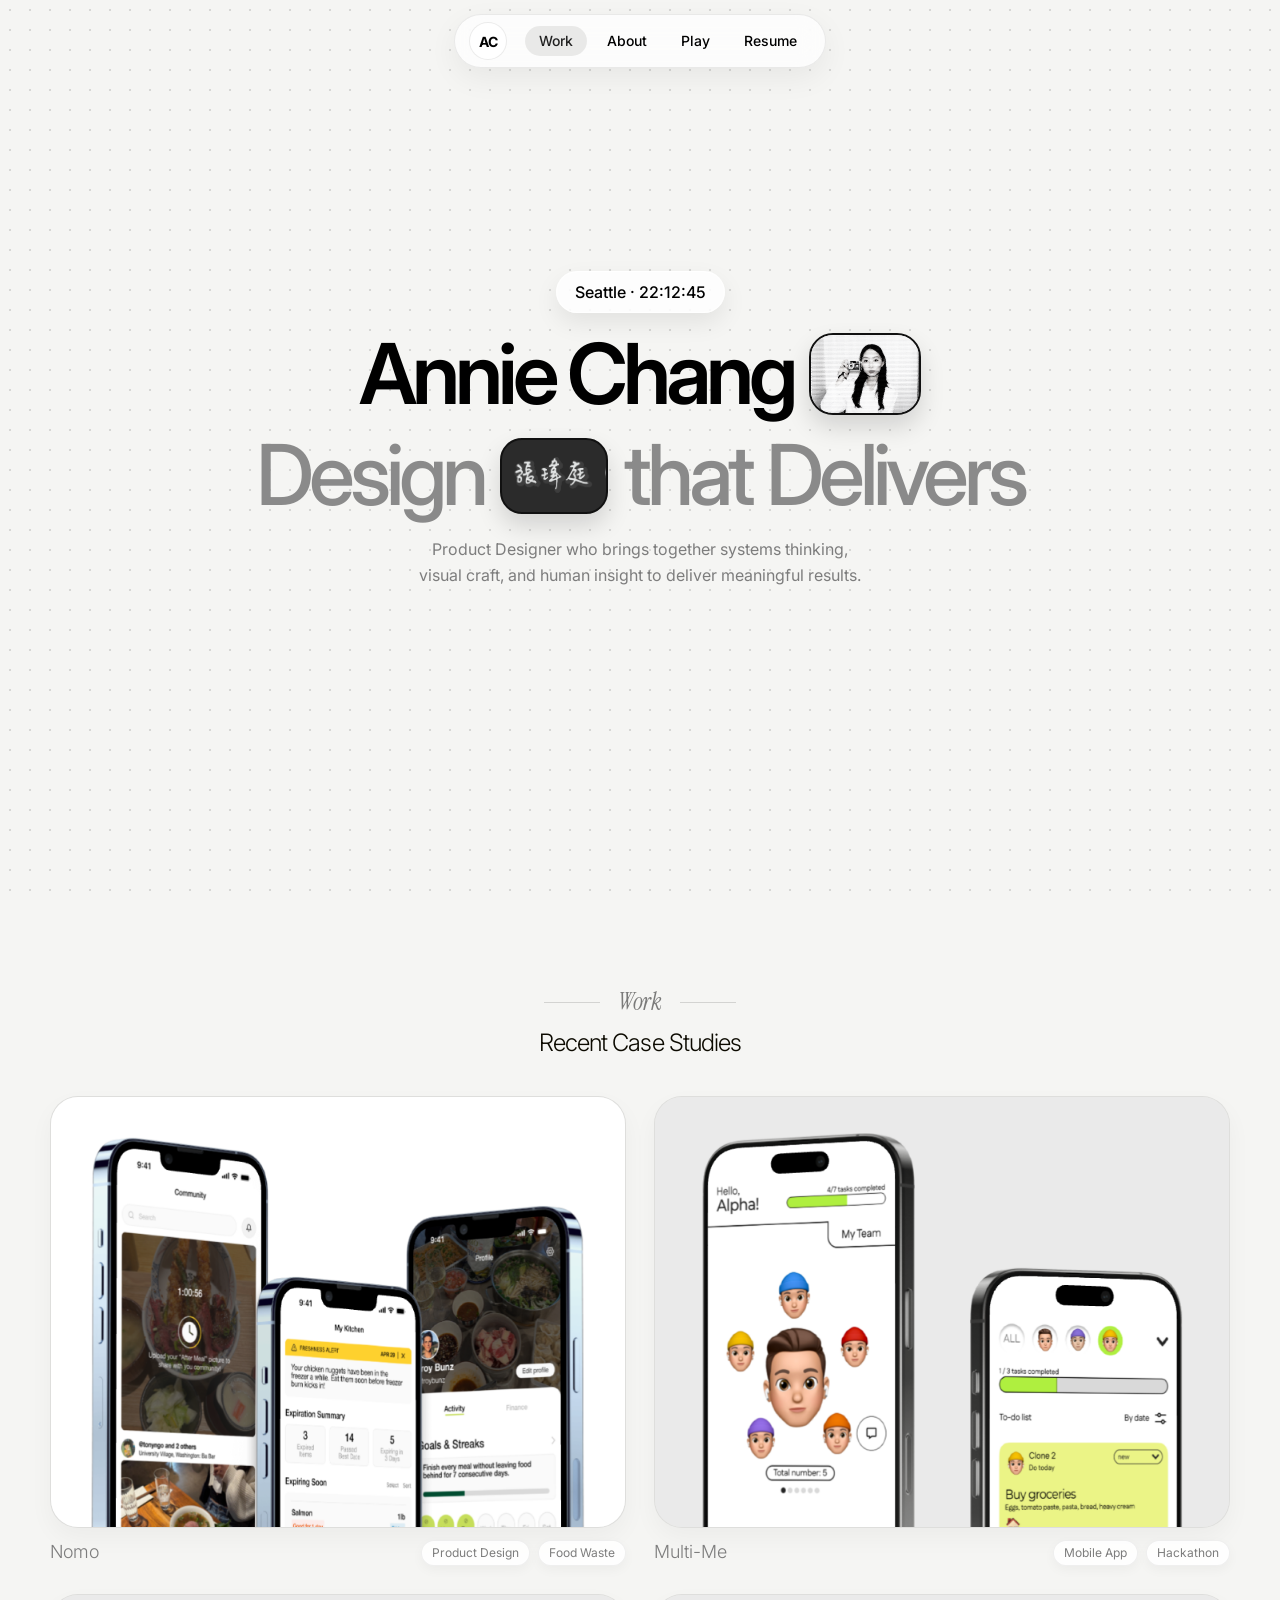
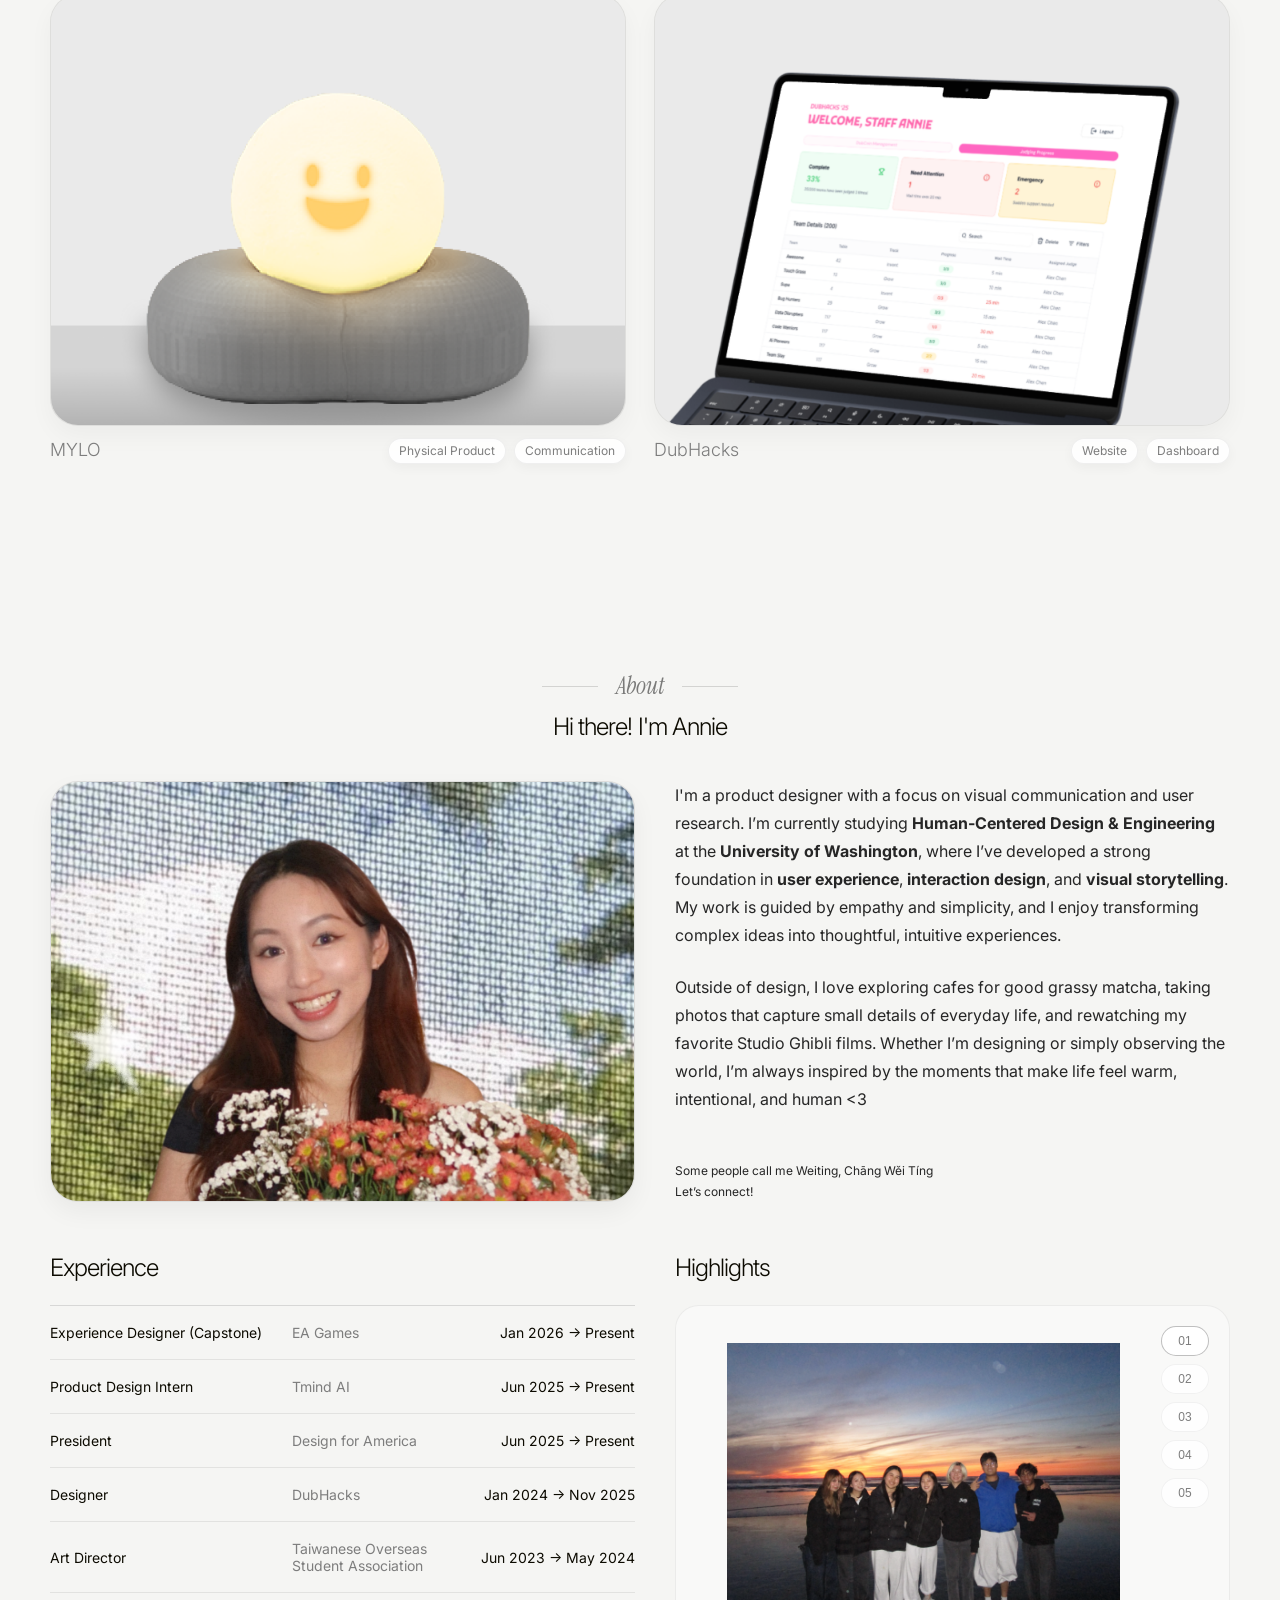
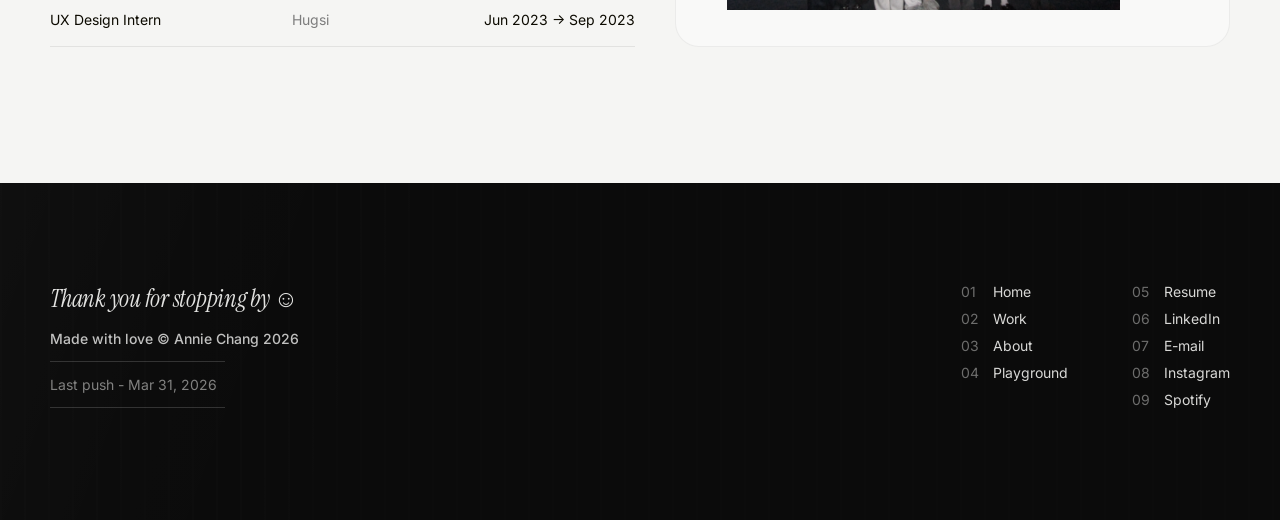
==== commit 8f22a74e: "added animated name logo in hero secion" ====
--- a/index.html
+++ b/index.html
@@ -50,7 +50,14 @@
             <span class="hero-tagline">Design</span>
 
             <div class="hero-badge-card">
-              <img src="assets/heroWeitinglogomando.png" alt="Weiting logo badge" />
+              <div class="hero-logo-marquee" aria-label="Weiting logo animation">
+                <div class="hero-logo-track">
+                  <img class="hero-logo-mando" src="assets/heroWeitinglogomando.png" alt="Weiting Mandarin logo" />
+                  <img src="assets/heroWeitinglogoEng.png" alt="Weiting English logo" />
+                  <img class="hero-logo-mando" src="assets/heroWeitinglogomando.png" alt="" aria-hidden="true" />
+                  <img src="assets/heroWeitinglogoEng.png" alt="" aria-hidden="true" />
+                </div>
+              </div>
             </div>
 
             <span class="hero-tagline">that Delivers</span>
--- a/css/style.css
+++ b/css/style.css
@@ -271,6 +271,43 @@
     justify-content: center;
     flex-shrink: 0;
   }
+
+  .hero-logo-marquee {
+    width: 100%;
+    height: 100%;
+    overflow: hidden;
+    border-radius: inherit;
+  }
+
+  .hero-logo-track {
+    height: 100%;
+    display: flex;
+    align-items: center;
+    gap: 10px;
+    width: max-content;
+    padding: 0 10px;
+    animation: hero-logo-roll 14s linear infinite;
+  }
+
+  .hero-logo-track img {
+    height: 44px;
+    width: auto;
+    flex-shrink: 0;
+    object-fit: contain;
+  }
+
+  .hero-logo-track .hero-logo-mando {
+    transform: translateY(3px);
+  }
+
+  @keyframes hero-logo-roll {
+    from {
+      transform: translateX(0);
+    }
+    to {
+      transform: translateX(-45%);
+    }
+  }
   
   /* Tablet */
   @media (max-width: 900px) {
@@ -295,6 +332,10 @@
       width: 96px;
       height: 68px;
     }
+
+    .hero-logo-track img {
+      height: 40px;
+    }
   }
   
   /* Mobile */
@@ -336,6 +377,10 @@
       width: 82px;
       height: 58px;
       border-radius: 18px;
+    }
+
+    .hero-logo-track img {
+      height: 34px;
     }
   
     .hero-subtext {
@@ -2029,10 +2074,31 @@
   color: var(--color-text);
 }
 
-.playground-grid {
+.playground-mosaic {
+  display: flex;
+  flex-direction: column;
+  gap: 14px;
+}
+
+.playground-row {
   display: grid;
+  gap: 14px;
+}
+
+.playground-row--3 {
+  grid-template-columns: 1fr 1.35fr 1fr;
+}
+
+.playground-row--3-feature {
+  grid-template-columns: 1fr 1.45fr 1fr;
+}
+
+.playground-row--4 {
   grid-template-columns: repeat(4, minmax(0, 1fr));
-  gap: 14px;
+}
+
+.playground-row--3-end {
+  grid-template-columns: 1fr 1.2fr 1.2fr;
 }
 
 .playground-item {
@@ -2059,8 +2125,7 @@
 }
 
 .playground-item--wide {
-  grid-column: span 2;
-  aspect-ratio: 16 / 9;
+  aspect-ratio: 16 / 10;
 }
 
 .playground-item--landscape {
@@ -2072,12 +2137,11 @@
 }
 
 @media (max-width: 1100px) {
-  .playground-grid {
+  .playground-row--3,
+  .playground-row--3-feature,
+  .playground-row--4,
+  .playground-row--3-end {
     grid-template-columns: repeat(3, minmax(0, 1fr));
-  }
-
-  .playground-item--wide {
-    grid-column: span 3;
   }
 }
 
@@ -2087,12 +2151,11 @@
     padding-bottom: 72px;
   }
 
-  .playground-grid {
+  .playground-row--3,
+  .playground-row--3-feature,
+  .playground-row--4,
+  .playground-row--3-end {
     grid-template-columns: repeat(2, minmax(0, 1fr));
     gap: 12px;
   }
-
-  .playground-item--wide {
-    grid-column: span 2;
-  }
-}
+}
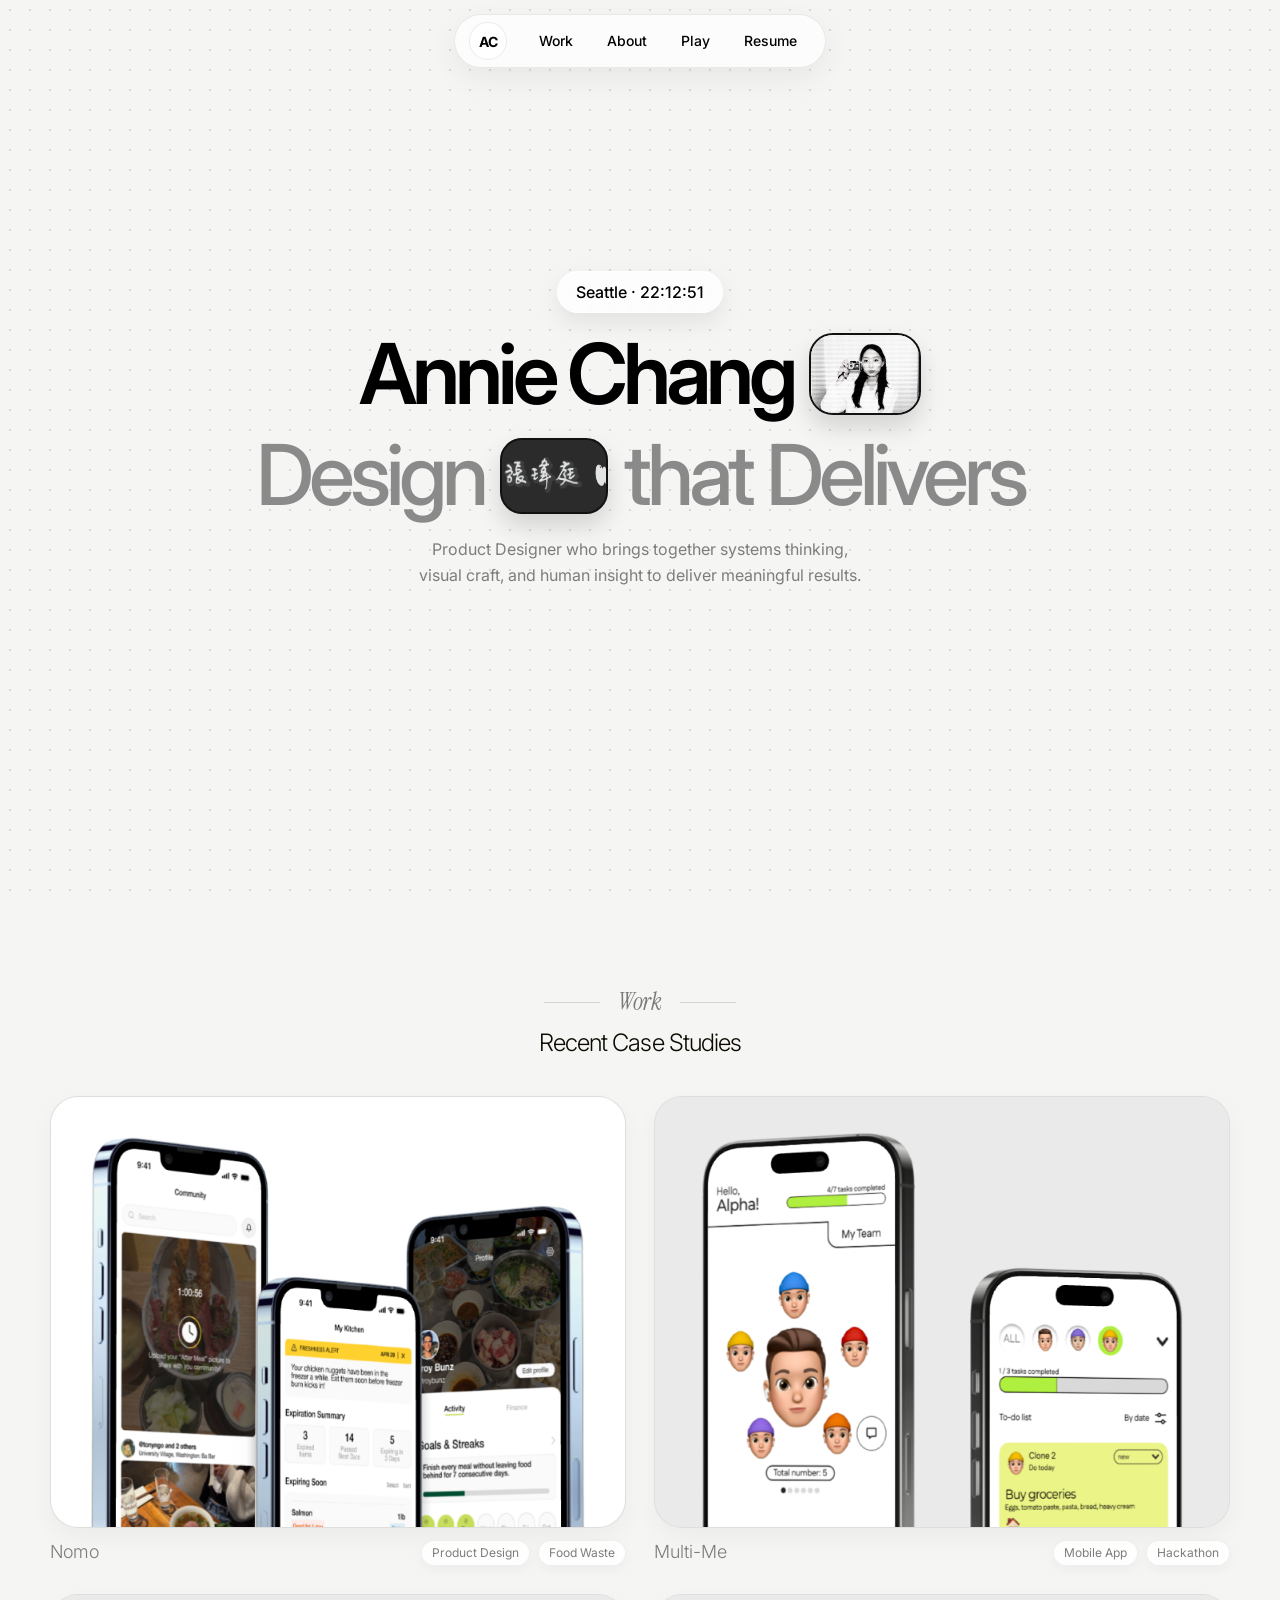
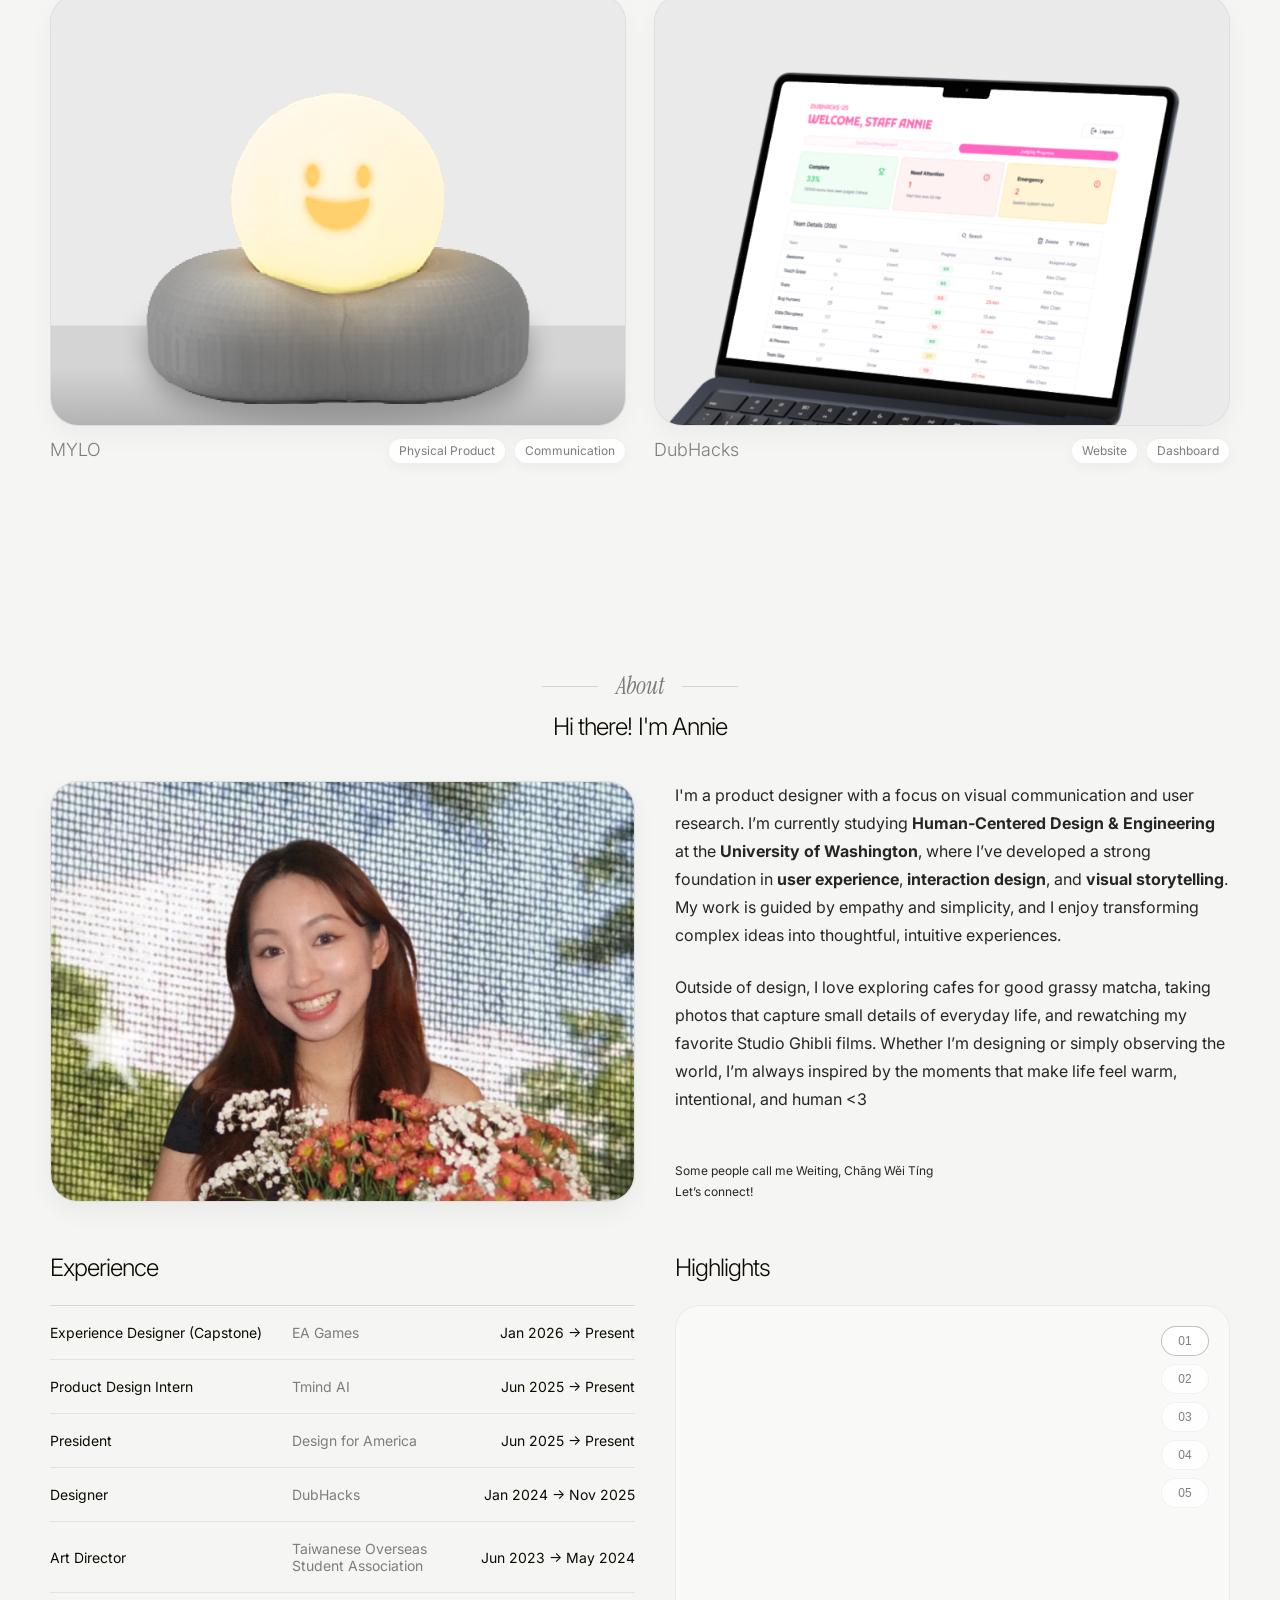
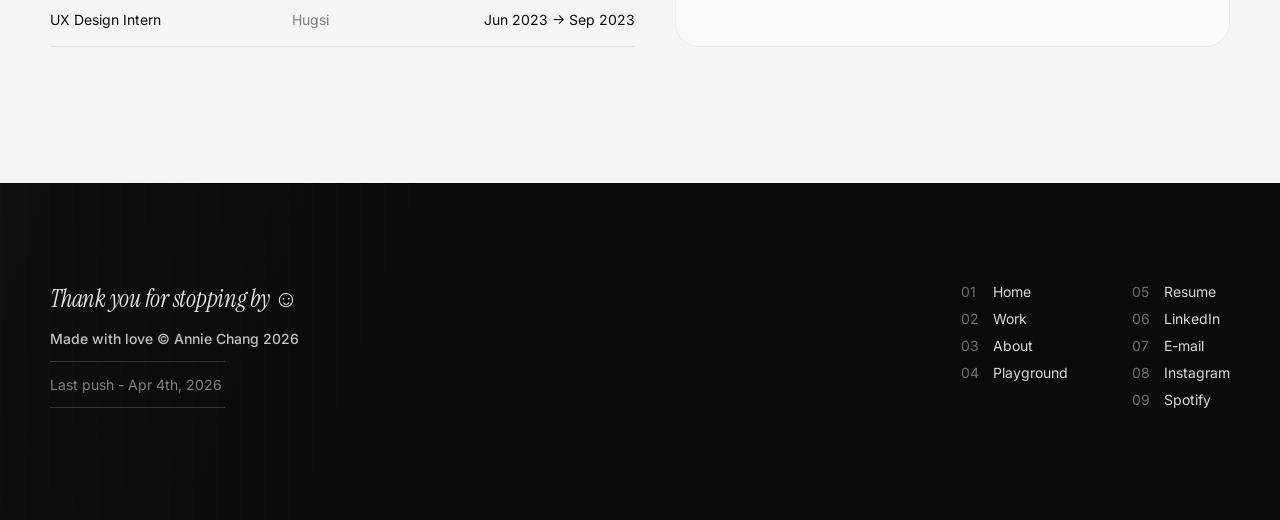
==== commit accd7992: "fixed moving heroLogo loop and removed nav bar work status from hero section" ====
--- a/index.html
+++ b/index.html
@@ -52,10 +52,14 @@
             <div class="hero-badge-card">
               <div class="hero-logo-marquee" aria-label="Weiting logo animation">
                 <div class="hero-logo-track">
-                  <img class="hero-logo-mando" src="assets/heroWeitinglogomando.png" alt="Weiting Mandarin logo" />
-                  <img src="assets/heroWeitinglogoEng.png" alt="Weiting English logo" />
-                  <img class="hero-logo-mando" src="assets/heroWeitinglogomando.png" alt="" aria-hidden="true" />
-                  <img src="assets/heroWeitinglogoEng.png" alt="" aria-hidden="true" />
+                  <div class="hero-logo-group" aria-hidden="false">
+                    <img class="hero-logo-mando" src="assets/heroWeitinglogomando.png" alt="Weiting Mandarin logo" />
+                    <img src="assets/heroWeitinglogoEng.png" alt="Weiting English logo" />
+                  </div>
+                  <div class="hero-logo-group" aria-hidden="true">
+                    <img class="hero-logo-mando" src="assets/heroWeitinglogomando.png" alt="" />
+                    <img src="assets/heroWeitinglogoEng.png" alt="" />
+                  </div>
                 </div>
               </div>
             </div>
@@ -314,7 +318,7 @@
           <p class="site-footer-sub">Made with love © Annie Chang 2026</p>
 
           <div class="site-footer-divider"></div>
-          <p class="site-footer-meta">Last push - Mar 31, 2026</p>
+          <p class="site-footer-meta">Last push - Apr 4th, 2026</p>
           <div class="site-footer-divider"></div>
         </div>
 
--- a/css/style.css
+++ b/css/style.css
@@ -283,10 +283,19 @@
     height: 100%;
     display: flex;
     align-items: center;
+    width: max-content;
+    padding: 0;
+    will-change: transform;
+    animation: hero-logo-roll 14s linear infinite;
+  }
+
+  .hero-logo-group {
+    height: 100%;
+    display: flex;
+    align-items: center;
     gap: 10px;
-    width: max-content;
-    padding: 0 10px;
-    animation: hero-logo-roll 14s linear infinite;
+    padding-right: 10px;
+    flex-shrink: 0;
   }
 
   .hero-logo-track img {
@@ -305,7 +314,7 @@
       transform: translateX(0);
     }
     to {
-      transform: translateX(-45%);
+      transform: translateX(-50%);
     }
   }
   
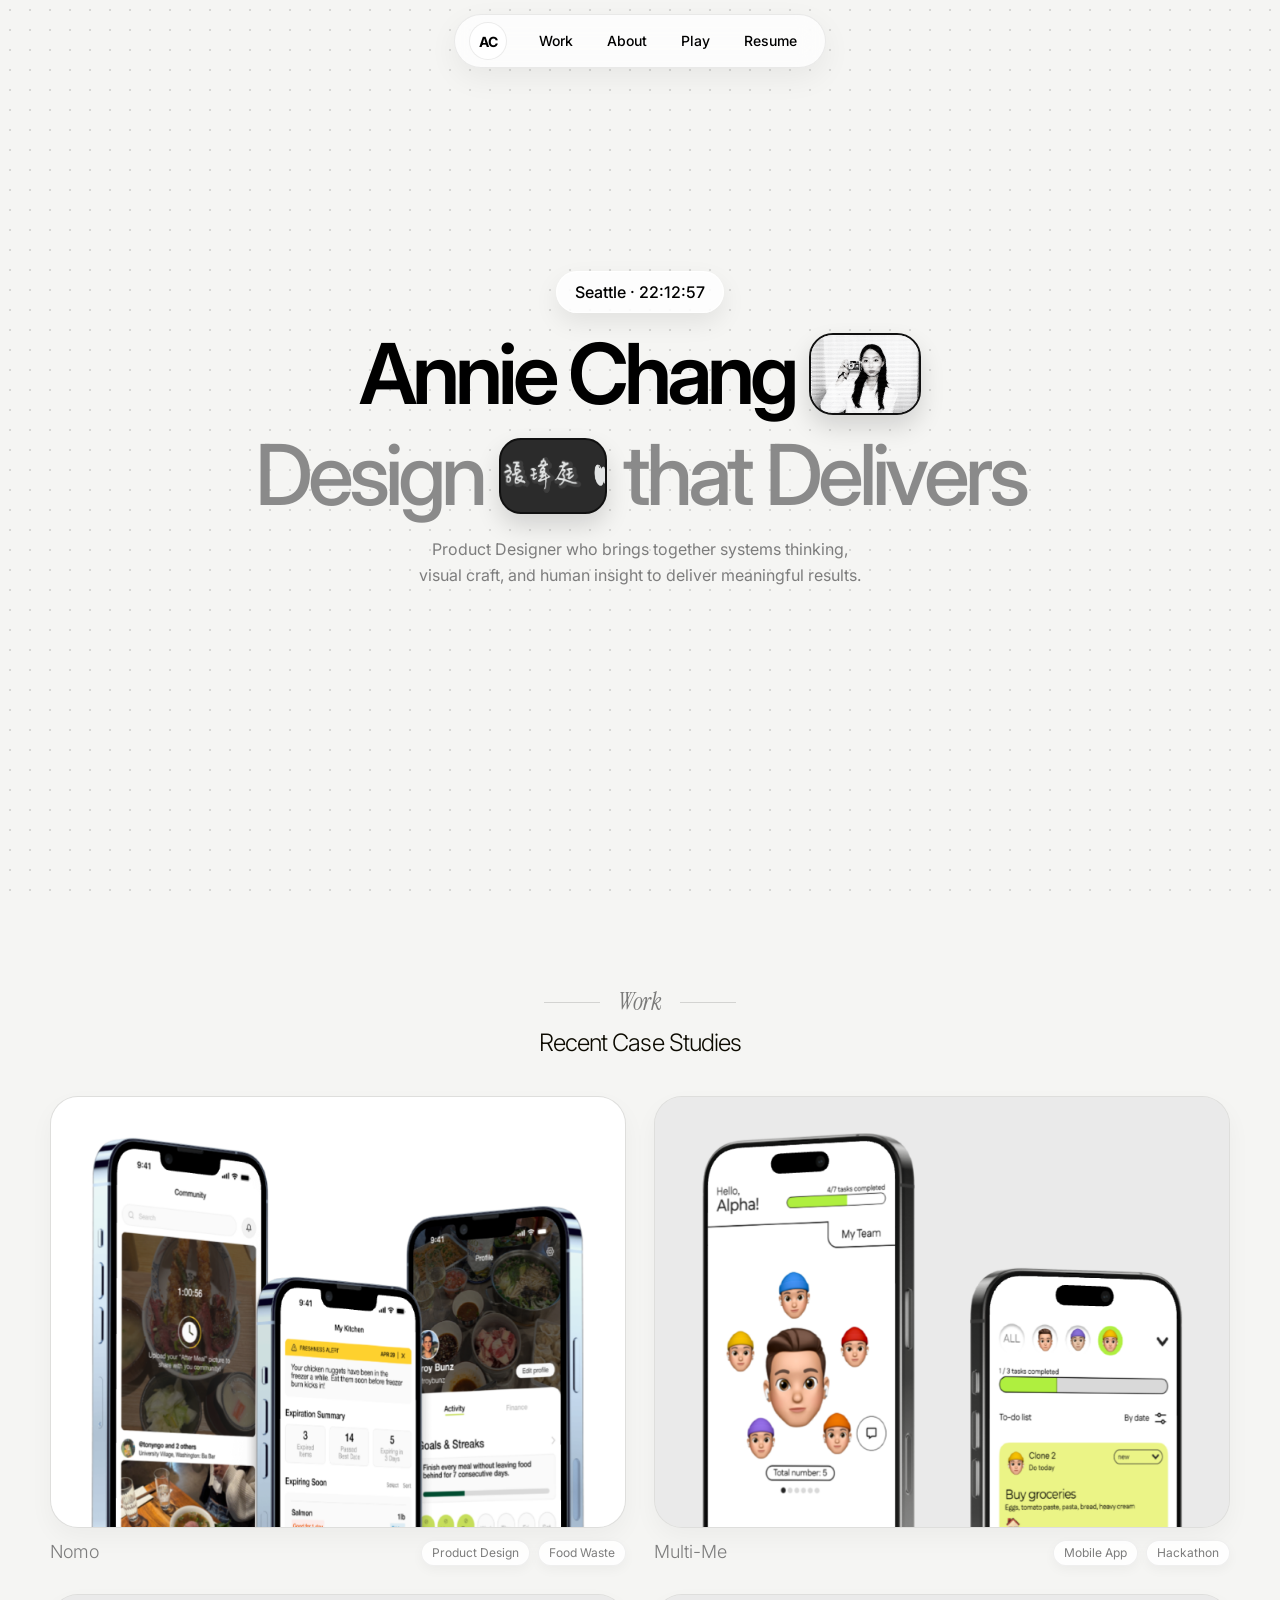
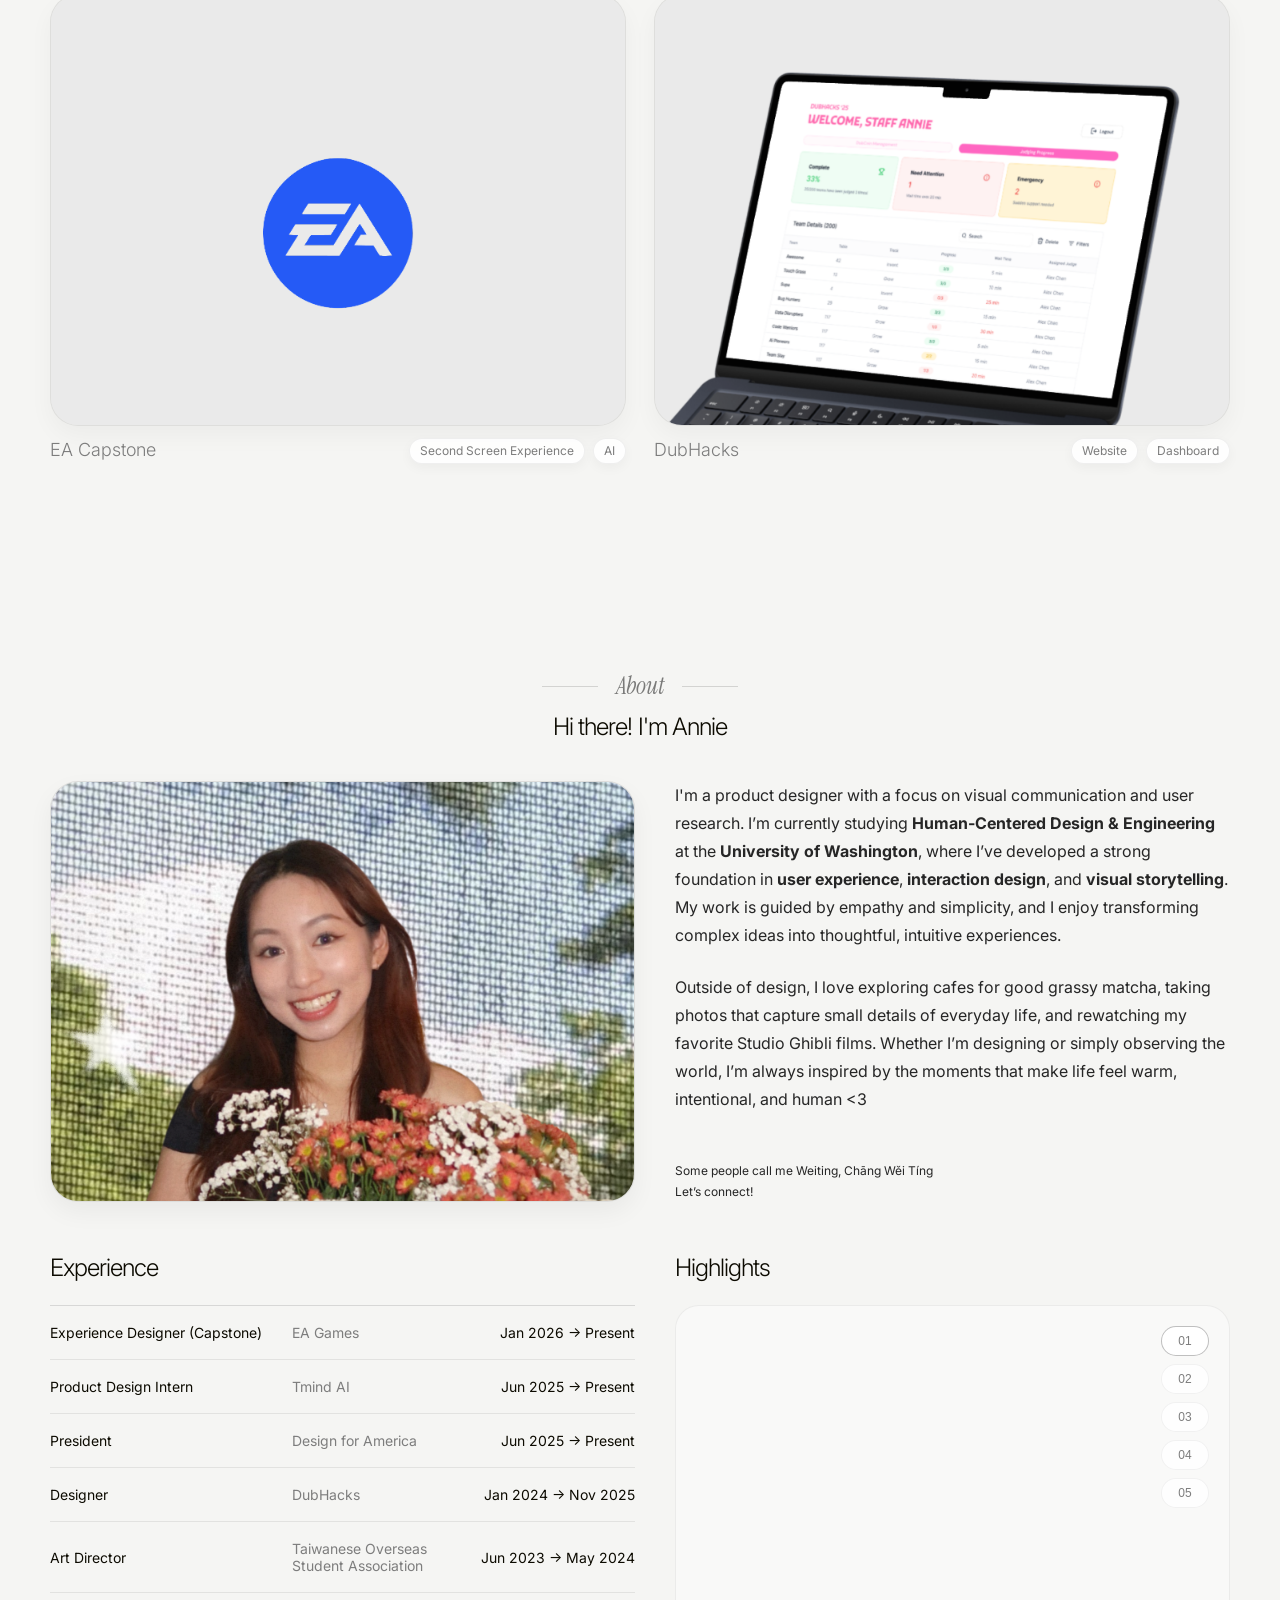
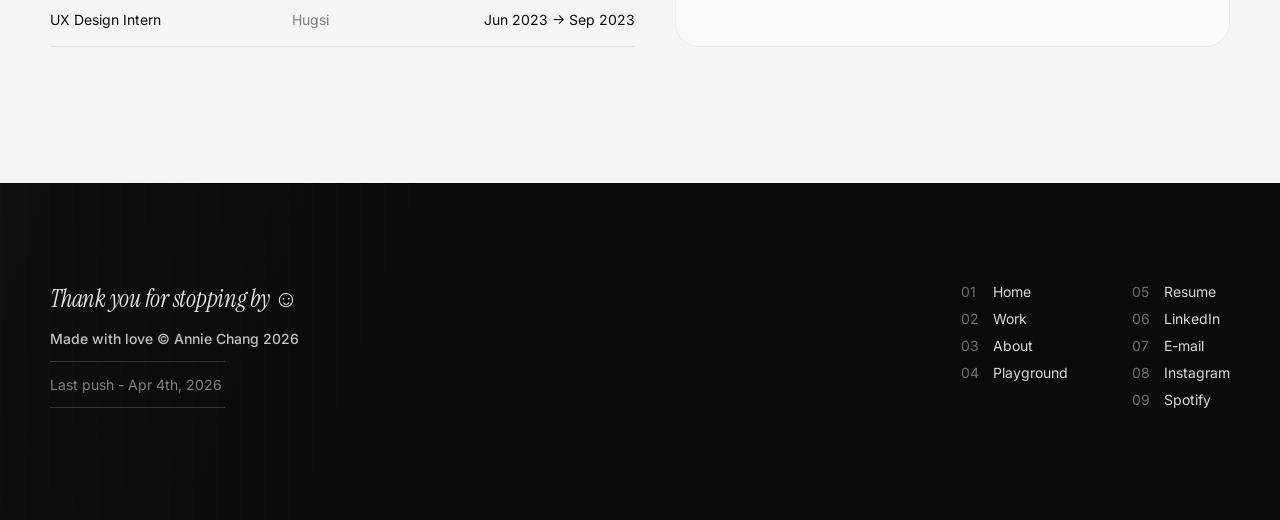
==== commit 519e9292: "drafted playground & ea case study + added favicon + radius to highlights" ====
--- a/index.html
+++ b/index.html
@@ -4,6 +4,7 @@
     <meta charset="UTF-8" />
     <meta name="viewport" content="width=device-width, initial-scale=1.0" />
     <title>Annie Chang Portfolio</title>
+    <link rel="icon" type="image/png" href="assets/ACFavicon.png" />
 
     <link rel="stylesheet" href="css/style.css" />
 
@@ -28,7 +29,7 @@
           <a href="#work">Work</a>
           <a href="#about">About</a>
           <a href="playground.html">Play</a>
-          <a href="resume.pdf" target="_blank" rel="noopener noreferrer">Resume</a>
+          <a href="https://drive.google.com/file/d/1go_f20qvup2b3H4kcbtl6J4yV8tS7FYZ/view?usp=sharing" target="_blank" rel="noopener noreferrer">Resume</a>
         </div>
       </div>
     </nav>
@@ -36,10 +37,10 @@
     <main>
       <section class="hero" id="home">
         <div class="hero-content">
-          <div class="hero-time-pill" id="seattle-time">Seattle · --:--:--</div>
+          <div class="hero-time-pill hero-intro-item hero-intro-delay-1" id="seattle-time">Seattle · --:--:--</div>
 
           <div class="hero-name-row">
-            <h1 class="hero-name">Annie Chang</h1>
+            <h1 class="hero-name hero-anim-text hero-intro-item hero-intro-delay-2">Annie Chang</h1>
 
             <div class="hero-profile-card">
               <img src="assets/heroPortrait1.png" alt="Annie Chang portrait" />
@@ -47,7 +48,7 @@
           </div>
 
           <div class="hero-tagline-row">
-            <span class="hero-tagline">Design</span>
+            <span class="hero-tagline hero-anim-text hero-intro-item hero-intro-delay-3">Design</span>
 
             <div class="hero-badge-card">
               <div class="hero-logo-marquee" aria-label="Weiting logo animation">
@@ -64,10 +65,10 @@
               </div>
             </div>
 
-            <span class="hero-tagline">that Delivers</span>
-          </div>
-
-          <p class="hero-subtext">
+            <span class="hero-tagline hero-anim-text hero-intro-item hero-intro-delay-4">that Delivers</span>
+          </div>
+
+          <p class="hero-subtext hero-intro-item hero-intro-delay-5">
             Product Designer who brings together systems thinking,<br />
             visual craft, and human insight to deliver meaningful results.
           </p>
@@ -98,7 +99,7 @@
               </div>
             </a>
 
-            <a class="work-card" href="work/multi-me.html">
+            <a class="work-card" href="multi-me.html">
               <div class="work-card-image">
                 <img src="assets/workMultiMe.png" alt="Multi-Me project cover" loading="lazy" decoding="async" />
               </div>
@@ -111,15 +112,15 @@
               </div>
             </a>
 
-            <a class="work-card" href="work/mylo.html">
+            <a class="work-card" href="ea.html">
               <div class="work-card-image">
-                <img src="assets/workMylo.png" alt="MYLO project cover" loading="lazy" decoding="async" />
+                <img src="assets/workea.png" alt="MYLO project cover" loading="lazy" decoding="async" />
               </div>
               <div class="work-card-meta">
-                <h3 class="work-card-title">MYLO</h3>
+                <h3 class="work-card-title">EA Capstone</h3>
                 <div class="work-card-tags">
-                  <span class="work-tag">Physical Product</span>
-                  <span class="work-tag">Communication</span>
+                  <span class="work-tag">Second Screen Experience</span>
+                  <span class="work-tag">AI</span>
                 </div>
               </div>
             </a>
@@ -331,7 +332,7 @@
           </div>
 
           <div class="site-footer-links-col">
-            <a href="resume.pdf" target="_blank" rel="noopener noreferrer"><span>05</span> Resume</a>
+            <a href="https://drive.google.com/file/d/1go_f20qvup2b3H4kcbtl6J4yV8tS7FYZ/view?usp=sharing" target="_blank" rel="noopener noreferrer"><span>05</span> Resume</a>
             <a href="https://www.linkedin.com/in/weitinganniechang" target="_blank" rel="noopener noreferrer"><span>06</span> LinkedIn</a>
             <a href="mailto:weiting383036@gmail.com"><span>07</span> E-mail</a>
             <a href="https://www.instagram.com/weiting_ac/" target="_blank" rel="noopener noreferrer"><span>08</span> Instagram</a>
--- a/css/style.css
+++ b/css/style.css
@@ -69,6 +69,10 @@
   --container-width-wide: 1240px;
   --case-study-section-space: 72px;
   --case-study-subsection-space: 36px;
+  --playground-world-width: 3800px;
+  --playground-world-height: 2800px;
+  --playground-nav-safe: 112px;
+  --playground-piece-radius: 14px;
 }
 
 * {
@@ -315,6 +319,126 @@
     }
     to {
       transform: translateX(-50%);
+    }
+  }
+
+  .hero.hero-intro-ready .hero-intro-item {
+    opacity: 0;
+    transform: translate3d(0, 28px, 0) scale(0.985);
+    filter: blur(8px);
+    will-change: transform, opacity, filter;
+  }
+
+  .hero.hero-intro-play .hero-intro-item {
+    animation-name: hero-text-reveal;
+    animation-duration: 860ms;
+    animation-timing-function: cubic-bezier(0.22, 1, 0.36, 1);
+    animation-fill-mode: forwards;
+  }
+
+  .hero.hero-intro-ready .hero-anim-text.hero-intro-item,
+  .hero.hero-intro-play .hero-anim-text.hero-intro-item {
+    opacity: 1;
+    transform: none;
+    filter: none;
+    animation: none;
+  }
+
+  .hero-anim-text .hero-word {
+    display: inline-block;
+    opacity: 0;
+    transform: translate3d(0, 16px, 0);
+    filter: blur(4px);
+    will-change: transform, opacity, filter;
+  }
+
+  .hero-anim-text .hero-letter {
+    display: inline-block;
+    opacity: 0;
+    transform: translate3d(0, 8px, 0);
+    will-change: transform, opacity;
+  }
+
+  .hero.hero-intro-play .hero-anim-text .hero-word {
+    animation: hero-word-reveal 680ms cubic-bezier(0.2, 0.9, 0.2, 1) forwards;
+    animation-delay: calc(var(--hero-base-delay, 0ms) + var(--word-delay, 0ms));
+  }
+
+  .hero.hero-intro-play .hero-anim-text .hero-letter {
+    animation: hero-letter-reveal 520ms cubic-bezier(0.2, 0.9, 0.2, 1) forwards;
+    animation-delay: calc(
+      var(--hero-base-delay, 0ms) + var(--word-delay, 0ms) + var(--letter-delay, 0ms)
+    );
+  }
+
+  .hero-intro-delay-1 { animation-delay: 0.06s; }
+  .hero-intro-delay-2 { animation-delay: 0.14s; }
+  .hero-intro-delay-3 { animation-delay: 0.24s; }
+  .hero-intro-delay-4 { animation-delay: 0.34s; }
+  .hero-intro-delay-5 { animation-delay: 0.45s; }
+
+  @keyframes hero-text-reveal {
+    0% {
+      opacity: 0;
+      transform: translate3d(0, 28px, 0) scale(0.985);
+      filter: blur(8px);
+    }
+    70% {
+      opacity: 1;
+      transform: translate3d(0, -2px, 0) scale(1);
+      filter: blur(0);
+    }
+    100% {
+      opacity: 1;
+      transform: translate3d(0, 0, 0) scale(1);
+      filter: blur(0);
+    }
+  }
+
+  @keyframes hero-word-reveal {
+    0% {
+      opacity: 0;
+      transform: translate3d(0, 16px, 0);
+      filter: blur(4px);
+    }
+    70% {
+      opacity: 1;
+      transform: translate3d(0, -1px, 0);
+      filter: blur(0);
+    }
+    100% {
+      opacity: 1;
+      transform: translate3d(0, 0, 0);
+      filter: blur(0);
+    }
+  }
+
+  @keyframes hero-letter-reveal {
+    0% {
+      opacity: 0;
+      transform: translate3d(0, 8px, 0);
+    }
+    100% {
+      opacity: 1;
+      transform: translate3d(0, 0, 0);
+    }
+  }
+
+  @media (prefers-reduced-motion: reduce) {
+    .hero.hero-intro-ready .hero-intro-item,
+    .hero.hero-intro-play .hero-intro-item {
+      opacity: 1;
+      transform: none;
+      filter: none;
+      animation: none;
+    }
+
+    .hero-anim-text .hero-word,
+    .hero-anim-text .hero-letter {
+      opacity: 1;
+      transform: none;
+      filter: none;
+      animation: none;
     }
   }
   
@@ -763,6 +887,7 @@
   width: auto;
   height: auto;
   object-fit: contain;
+  border-radius: 10px;
 }
 
 /* Tablet */
@@ -1293,6 +1418,10 @@
   align-items: start;
 }
 
+.case-study-meta-grid--two {
+  grid-template-columns: repeat(2, minmax(0, 1fr));
+}
+
 .case-study-meta-title {
   font-family: var(--font-serif);
   font-style: italic;
@@ -1900,10 +2029,7 @@
   gap: 16px;
 }
 
-.case-study-final-next .case-study-ideation-image--process {
-  border-radius: 0;
-}
-
+.case-study-final-next .case-study-ideation-image--process,
 .case-study-final-next .case-study-ideation-image-asset--process {
   border-radius: 0;
 }
@@ -2056,115 +2182,286 @@
 /* --------------------------Playground---------------------------- */
 .playground-page {
   background: var(--color-bg);
+  min-height: 100vh;
 }
 
 .playground-section {
-  padding-top: 116px;
-  padding-bottom: 96px;
+  position: relative;
+  min-height: 100vh;
+  padding-top: 0;
+  padding-bottom: 0;
+  overflow: hidden;
   background:
-    linear-gradient(90deg, rgba(245, 234, 216, 0.34) 1px, transparent 1px) 0 0 / 22px 22px,
-    linear-gradient(rgba(245, 234, 216, 0.34) 1px, transparent 1px) 0 0 / 22px 22px,
+    radial-gradient(rgba(0, 0, 0, 0.08) 1px, transparent 1px) 0 0 / 40px 40px,
     var(--color-bg);
 }
 
-.playground-container {
-  max-width: var(--container-width);
-}
-
-.playground-header {
-  margin-bottom: 30px;
-}
-
-.playground-subtitle {
-  margin-top: 8px;
-  max-width: 520px;
-  font-size: var(--text-small);
-  line-height: 1.6;
-  color: var(--color-text);
-}
-
-.playground-mosaic {
+.playground-canvas-shell {
+  position: relative;
+  width: 100vw;
+  height: 100vh;
+  margin-left: calc(50% - 50vw);
+}
+
+.playground-scroll-area {
+  position: relative;
+  width: 100vw;
+  height: 100vh;
+  min-height: 100vh;
+  overflow: auto;
+  cursor: grab;
+  border-radius: 0;
+  scroll-behavior: smooth;
+  scrollbar-gutter: stable both-edges;
+  background: transparent;
+}
+
+.playground-scroll-area:active {
+  cursor: grabbing;
+}
+
+.playground-scroll-area.is-dragging {
+  cursor: grabbing;
+  user-select: none;
+}
+
+.playground-scroll-area:focus-visible {
+  outline: 2px solid rgba(0, 0, 0, 0.46);
+  outline-offset: 3px;
+}
+
+.playground-world {
+  position: relative;
+  width: var(--playground-world-width);
+  height: calc(var(--playground-world-height) + var(--playground-nav-safe));
+  padding-top: var(--playground-nav-safe);
+  margin: 0 auto;
+  transform: translate3d(var(--playground-follow-x, 0px), var(--playground-follow-y, 0px), 0);
+  transition: transform 420ms cubic-bezier(0.16, 0.84, 0.22, 1);
+}
+
+.playground-center-anchor {
+  position: fixed;
+  left: 50%;
+  top: 50%;
+  transform: translate(-50%, -50%);
   display: flex;
   flex-direction: column;
-  gap: 14px;
-}
-
-.playground-row {
-  display: grid;
-  gap: 14px;
-}
-
-.playground-row--3 {
-  grid-template-columns: 1fr 1.35fr 1fr;
-}
-
-.playground-row--3-feature {
-  grid-template-columns: 1fr 1.45fr 1fr;
-}
-
-.playground-row--4 {
-  grid-template-columns: repeat(4, minmax(0, 1fr));
-}
-
-.playground-row--3-end {
-  grid-template-columns: 1fr 1.2fr 1.2fr;
-}
-
-.playground-item {
-  margin: 0;
-  border-radius: 8px;
-  overflow: hidden;
-  background: rgba(255, 255, 255, 0.86);
-  border: 1px solid rgba(0, 0, 0, 0.06);
-  display: flex;
   align-items: center;
   justify-content: center;
-  padding: 6px;
-}
-
-.playground-item img {
+  pointer-events: none;
+  z-index: 5;
+  padding-top: 0;
+}
+
+.playground-center-title {
+  max-width: min(90vw, 840px);
+  font-size: clamp(34px, 4.6vw, 66px);
+  line-height: 1.03;
+  letter-spacing: -0.03em;
+  color: rgba(0, 0, 0, 0.48);
+  text-align: center;
+}
+
+.playground-center-helper {
+  margin-top: var(--space-2);
+  padding: 8px 14px;
+  border-radius: var(--radius-pill);
+  background: rgba(255, 255, 255, 0.78);
+  border: 1px solid rgba(0, 0, 0, 0.08);
+  font-size: var(--text-xs);
+  line-height: 1;
+  font-weight: var(--weight-medium);
+  letter-spacing: 0.02em;
+  text-transform: uppercase;
+  color: rgba(0, 0, 0, 0.56);
+}
+
+.playground-explore-control {
+  position: fixed;
+  top: 102px;
+  right: 34px;
+  z-index: 8;
+  display: inline-flex;
+  align-items: center;
+  gap: 10px;
+  padding: 11px 14px;
+  border-radius: var(--radius-pill);
+  border: 1px solid rgba(0, 0, 0, 0.1);
+  background: rgba(255, 255, 255, 0.85);
+  color: var(--color-text);
+  font-family: var(--font-sans);
+  font-size: var(--text-small);
+  line-height: 1;
+  font-weight: var(--weight-medium);
+  box-shadow: var(--shadow-soft);
+  backdrop-filter: blur(8px);
+  -webkit-backdrop-filter: blur(8px);
+  cursor: pointer;
+  transition: transform 220ms ease, box-shadow 220ms ease;
+}
+
+.playground-explore-control:hover {
+  transform: translateY(-1px);
+  box-shadow: 0 8px 18px rgba(0, 0, 0, 0.12);
+}
+
+.playground-explore-control:focus-visible {
+  outline: 2px solid rgba(0, 0, 0, 0.45);
+  outline-offset: 2px;
+}
+
+.playground-explore-icon {
+  display: inline-flex;
+  align-items: center;
+  justify-content: center;
+  width: 22px;
+  height: 22px;
+  border-radius: 50%;
+  background: rgba(0, 0, 0, 0.06);
+  font-size: 13px;
+}
+
+.playground-piece {
+  position: absolute;
+  left: var(--x);
+  top: var(--y);
+  width: var(--w);
+  z-index: var(--z, 2);
+  display: block;
+  border-radius: var(--playground-piece-radius);
+  overflow: hidden;
+  text-decoration: none;
+  box-shadow: 0 8px 16px rgba(0, 0, 0, 0.06);
+  transform: translate3d(0, var(--drift, 0px), 0) rotate(var(--tilt, 0deg));
+  transition: transform 360ms cubic-bezier(0.2, 0.9, 0.2, 1), box-shadow 360ms ease;
+}
+
+.playground-piece img {
   width: 100%;
-  height: 100%;
+  height: auto;
   display: block;
-  object-fit: cover;
-}
-
-.playground-item--square {
-  aspect-ratio: 1 / 1;
-}
-
-.playground-item--wide {
-  aspect-ratio: 16 / 10;
-}
-
-.playground-item--landscape {
-  aspect-ratio: 4 / 3;
-}
-
-.playground-item--portrait {
-  aspect-ratio: 3 / 4;
-}
+  border-radius: inherit;
+}
+
+.playground-piece:hover,
+.playground-piece:focus-visible {
+  transform: translate3d(0, calc(var(--drift, 0px) - 8px), 0)
+    rotate(var(--tilt, 0deg))
+    scale(1.01);
+  box-shadow: 0 16px 34px rgba(0, 0, 0, 0.12);
+}
+
+  .playground-piece:focus-visible {
+    outline: 2px solid rgba(0, 0, 0, 0.42);
+    outline-offset: 2px;
+}
+
+.piece-01 { --x: 240px;  --y: 220px;  --w: 360px; --tilt: -0.5deg; --drift: -2px; }
+.piece-02 { --x: 820px;  --y: 180px;  --w: 520px; --tilt: 0.4deg;  --drift: 2px; }
+.piece-03 { --x: 1540px; --y: 260px;  --w: 360px; --tilt: 0.5deg;  --drift: -1px; }
+.piece-04 { --x: 2060px; --y: 190px;  --w: 420px; --tilt: -0.4deg; --drift: 1px; }
+.piece-05 { --x: 2620px; --y: 280px;  --w: 390px; --tilt: -0.3deg; --drift: 2px; }
+.piece-06 { --x: 3220px; --y: 230px;  --w: 390px; --tilt: 0.4deg;  --drift: -1px; }
+.piece-07 { --x: 220px;  --y: 980px;  --w: 430px; --tilt: -0.4deg; --drift: 1px; }
+.piece-08 { --x: 940px;  --y: 1040px; --w: 440px; --tilt: 0.5deg;  --drift: -1px; }
+.piece-09 { --x: 1680px; --y: 970px;  --w: 350px; --tilt: -0.4deg; --drift: 2px; }
+.piece-10 { --x: 2180px; --y: 1030px; --w: 690px; --tilt: 0.3deg;  --drift: 0px; }
+.piece-11 { --x: 3060px; --y: 980px;  --w: 500px; --tilt: -0.3deg; --drift: 2px; }
+.piece-12 { --x: 240px;  --y: 1840px; --w: 360px; --tilt: -0.4deg; --drift: 1px; }
+.piece-13 { --x: 740px;  --y: 1900px; --w: 300px; --tilt: 0.5deg;  --drift: -1px; }
+.piece-14 { --x: 1160px; --y: 1830px; --w: 280px; --tilt: -0.4deg; --drift: 2px; }
+.piece-15 { --x: 1620px; --y: 1920px; --w: 420px; --tilt: 0.5deg;  --drift: -1px; }
+.piece-16 { --x: 2220px; --y: 1820px; --w: 470px; --tilt: -0.4deg; --drift: 2px; }
+.piece-17 { --x: 2860px; --y: 1910px; --w: 420px; --tilt: 0.4deg;  --drift: -1px; }
+.piece-18 { --x: 760px;  --y: 2520px; --w: 780px; --tilt: -0.2deg; --drift: 1px; }
+.piece-19 { --x: 1880px; --y: 2520px; --w: 900px; --tilt: 0.2deg;  --drift: -1px; }
 
 @media (max-width: 1100px) {
-  .playground-row--3,
-  .playground-row--3-feature,
-  .playground-row--4,
-  .playground-row--3-end {
-    grid-template-columns: repeat(3, minmax(0, 1fr));
+  :root {
+    --playground-world-width: 3200px;
+    --playground-world-height: 2500px;
+  }
+
+  .playground-scroll-area {
+    height: 100vh;
+    min-height: 100vh;
+  }
+
+  .playground-explore-control {
+    top: 94px;
+    right: 20px;
   }
 }
 
 @media (max-width: 760px) {
-  .playground-section {
-    padding-top: 100px;
-    padding-bottom: 72px;
-  }
-
-  .playground-row--3,
-  .playground-row--3-feature,
-  .playground-row--4,
-  .playground-row--3-end {
-    grid-template-columns: repeat(2, minmax(0, 1fr));
-    gap: 12px;
-  }
-}
+  :root {
+    --playground-world-width: 2500px;
+    --playground-world-height: 2400px;
+  }
+
+  .playground-center-title {
+    font-size: clamp(28px, 9vw, 42px);
+    max-width: min(90vw, 540px);
+  }
+
+  .playground-center-helper {
+    font-size: 11px;
+    padding: 7px 11px;
+  }
+
+  .playground-explore-control {
+    top: 88px;
+    right: 14px;
+    padding: 10px 12px;
+  }
+
+  .piece-01 { --x: 110px;  --y: 220px;  --w: 300px; }
+  .piece-02 { --x: 540px;  --y: 170px;  --w: 430px; }
+  .piece-03 { --x: 1140px; --y: 240px;  --w: 300px; }
+  .piece-04 { --x: 1560px; --y: 180px;  --w: 340px; }
+  .piece-05 { --x: 2010px; --y: 250px;  --w: 320px; }
+  .piece-06 { --x: 110px;  --y: 880px;  --w: 320px; }
+  .piece-07 { --x: 560px;  --y: 940px;  --w: 360px; }
+  .piece-08 { --x: 1040px; --y: 910px;  --w: 360px; }
+  .piece-09 { --x: 1530px; --y: 960px;  --w: 290px; }
+  .piece-10 { --x: 1900px; --y: 990px;  --w: 520px; }
+  .piece-11 { --x: 130px;  --y: 1540px; --w: 390px; }
+  .piece-12 { --x: 650px;  --y: 1640px; --w: 300px; }
+  .piece-13 { --x: 1040px; --y: 1590px; --w: 250px; }
+  .piece-14 { --x: 1390px; --y: 1660px; --w: 230px; }
+  .piece-15 { --x: 1700px; --y: 1600px; --w: 360px; }
+  .piece-16 { --x: 2100px; --y: 1660px; --w: 360px; }
+  .piece-17 { --x: 560px;  --y: 2140px; --w: 340px; }
+  .piece-18 { --x: 980px;  --y: 2140px; --w: 620px; }
+  .piece-19 { --x: 1680px; --y: 2140px; --w: 760px; }
+}
+
+@media (hover: none) and (pointer: coarse) {
+  .playground-piece:hover,
+  .playground-piece:focus-visible {
+    transform: translate3d(0, var(--drift, 0px), 0) rotate(var(--tilt, 0deg));
+  }
+}
+
+@media (prefers-reduced-motion: reduce) {
+  .playground-scroll-area {
+    scroll-behavior: auto;
+  }
+
+  .playground-piece {
+    transition: none;
+    transform: none;
+  }
+
+  .playground-world {
+    transition: none;
+    transform: none;
+  }
+
+  .playground-piece:hover,
+  .playground-piece:focus-visible {
+    transform: none;
+    box-shadow: 0 10px 22px rgba(0, 0, 0, 0.08);
+  }
+}
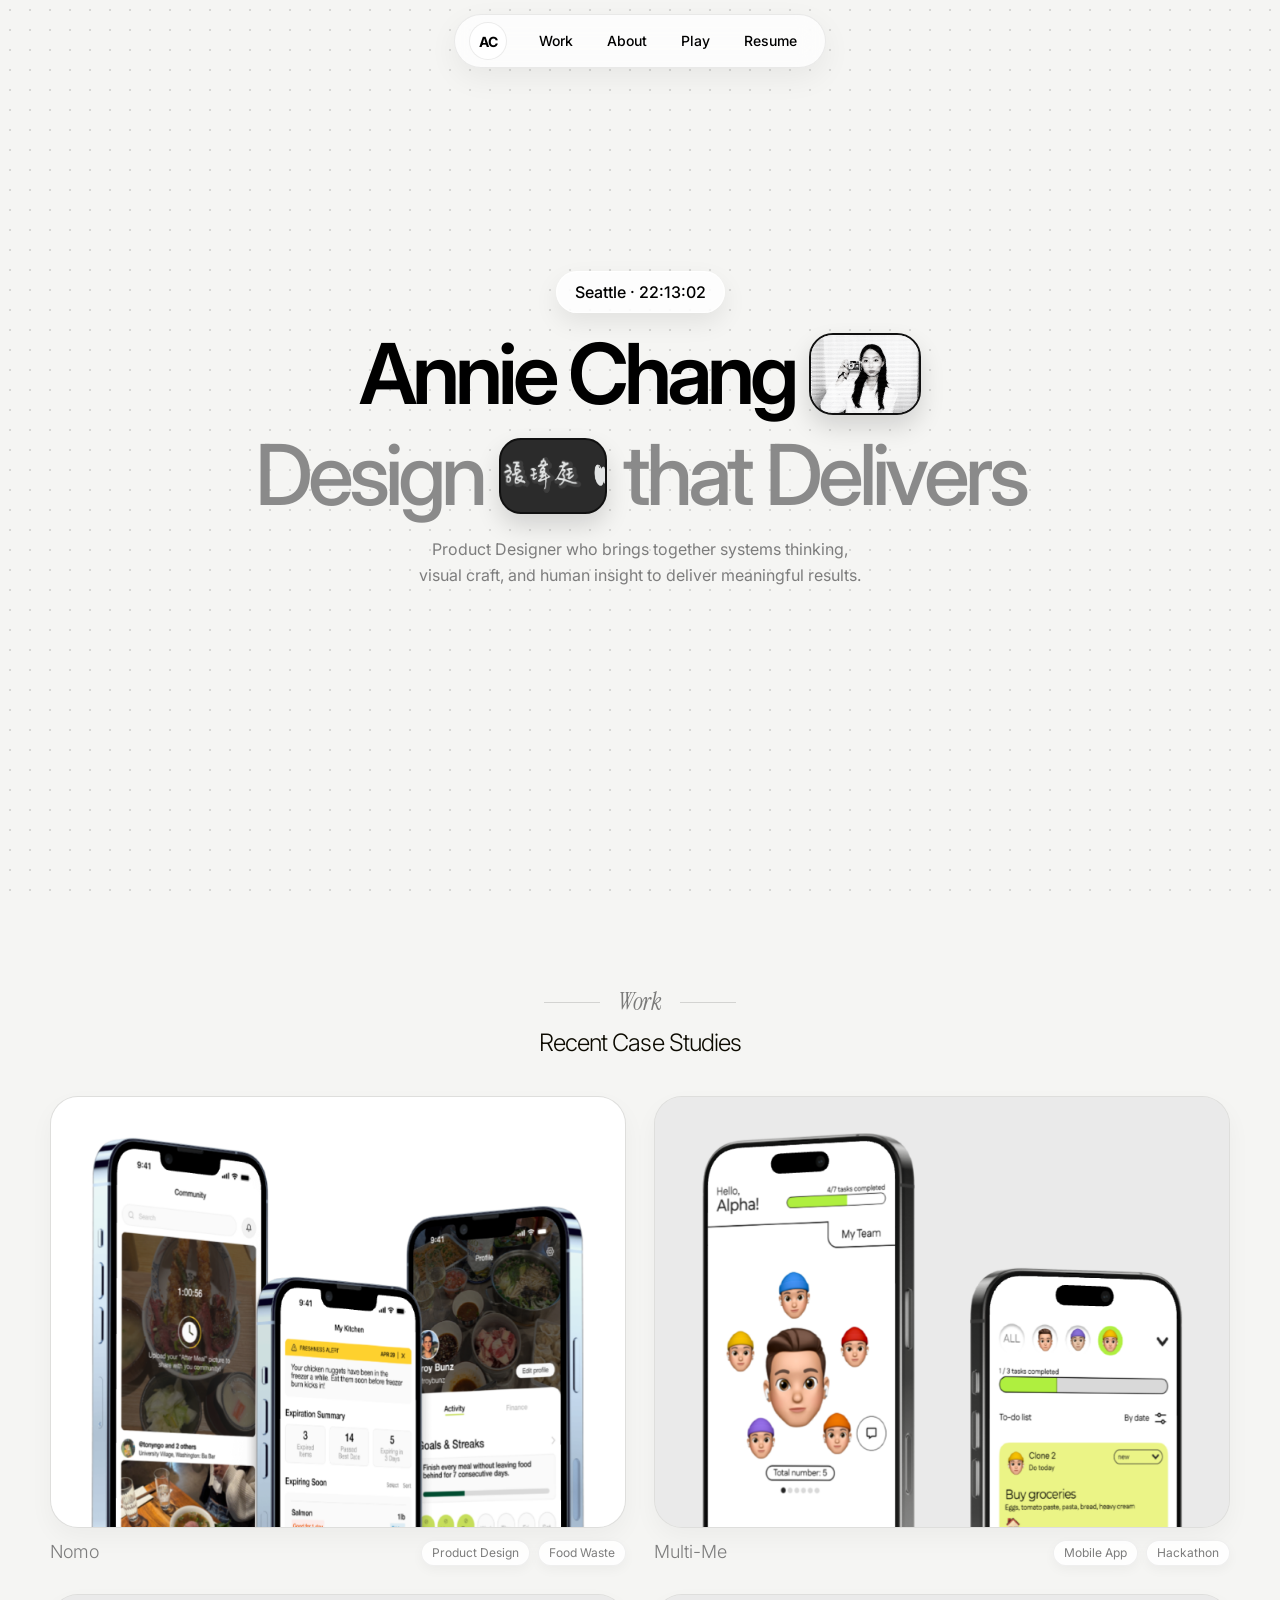
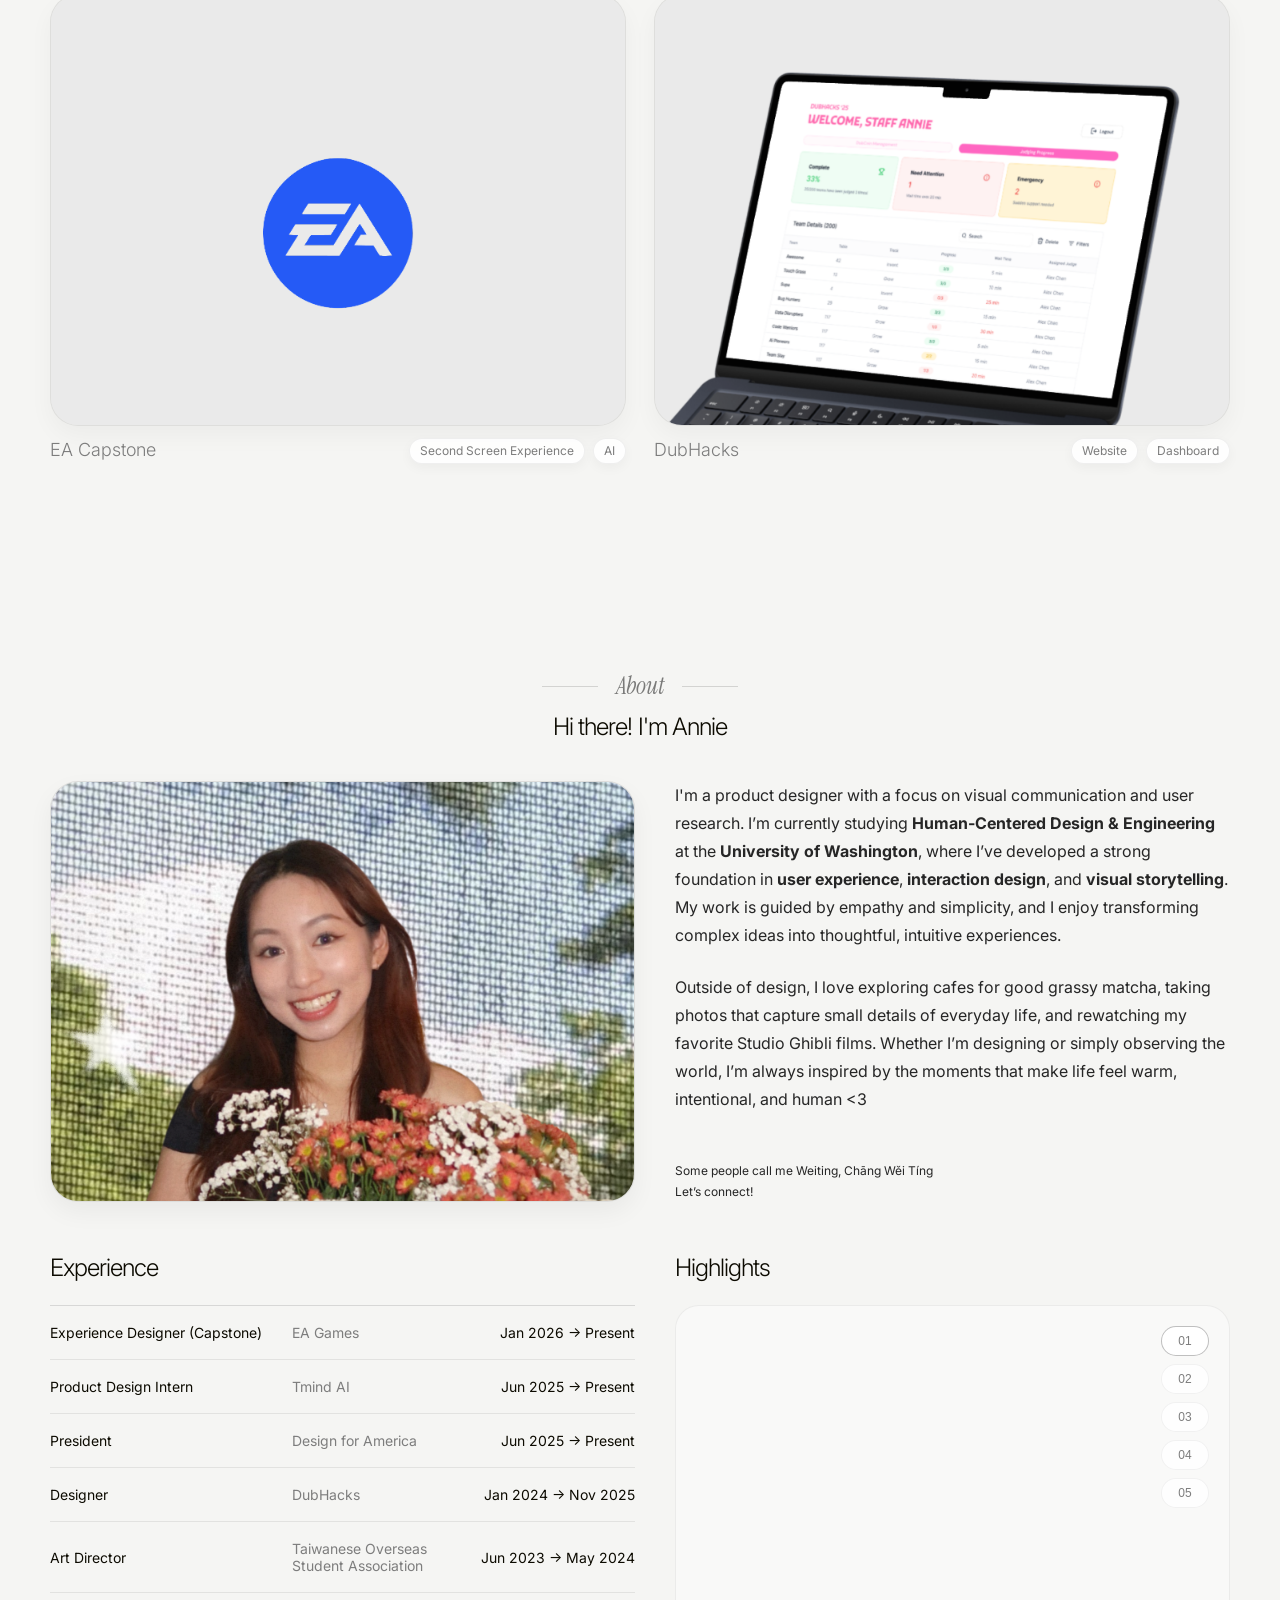
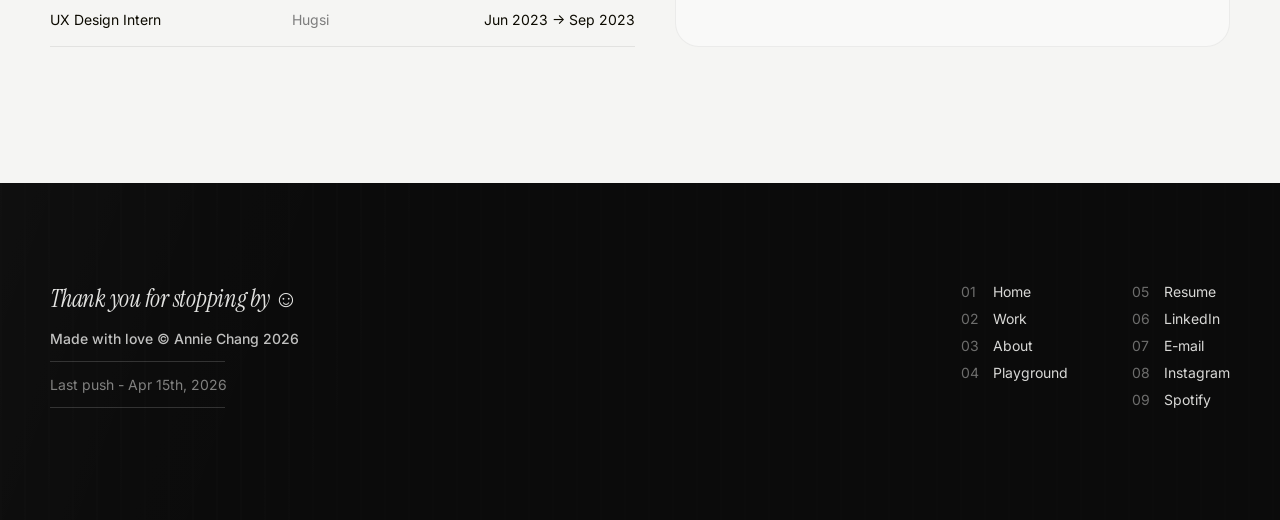
==== commit a09674d0: "changed mm case study cover image" ====
--- a/index.html
+++ b/index.html
@@ -319,7 +319,7 @@
           <p class="site-footer-sub">Made with love © Annie Chang 2026</p>
 
           <div class="site-footer-divider"></div>
-          <p class="site-footer-meta">Last push - Apr 4th, 2026</p>
+          <p class="site-footer-meta">Last push - Apr 15th, 2026</p>
           <div class="site-footer-divider"></div>
         </div>
 
--- a/css/style.css
+++ b/css/style.css
@@ -1385,6 +1385,20 @@
   height: auto;
   object-fit: contain;
   object-position: center bottom;
+}
+
+.case-study-page--multime .case-study-hero-frame {
+  background: transparent;
+  background-image: none;
+  min-height: 0;
+  padding: 0;
+  align-items: stretch;
+}
+
+.case-study-page--multime .case-study-hero-image {
+  width: 100%;
+  height: auto;
+  object-fit: cover;
 }
 
 .case-study-overview {
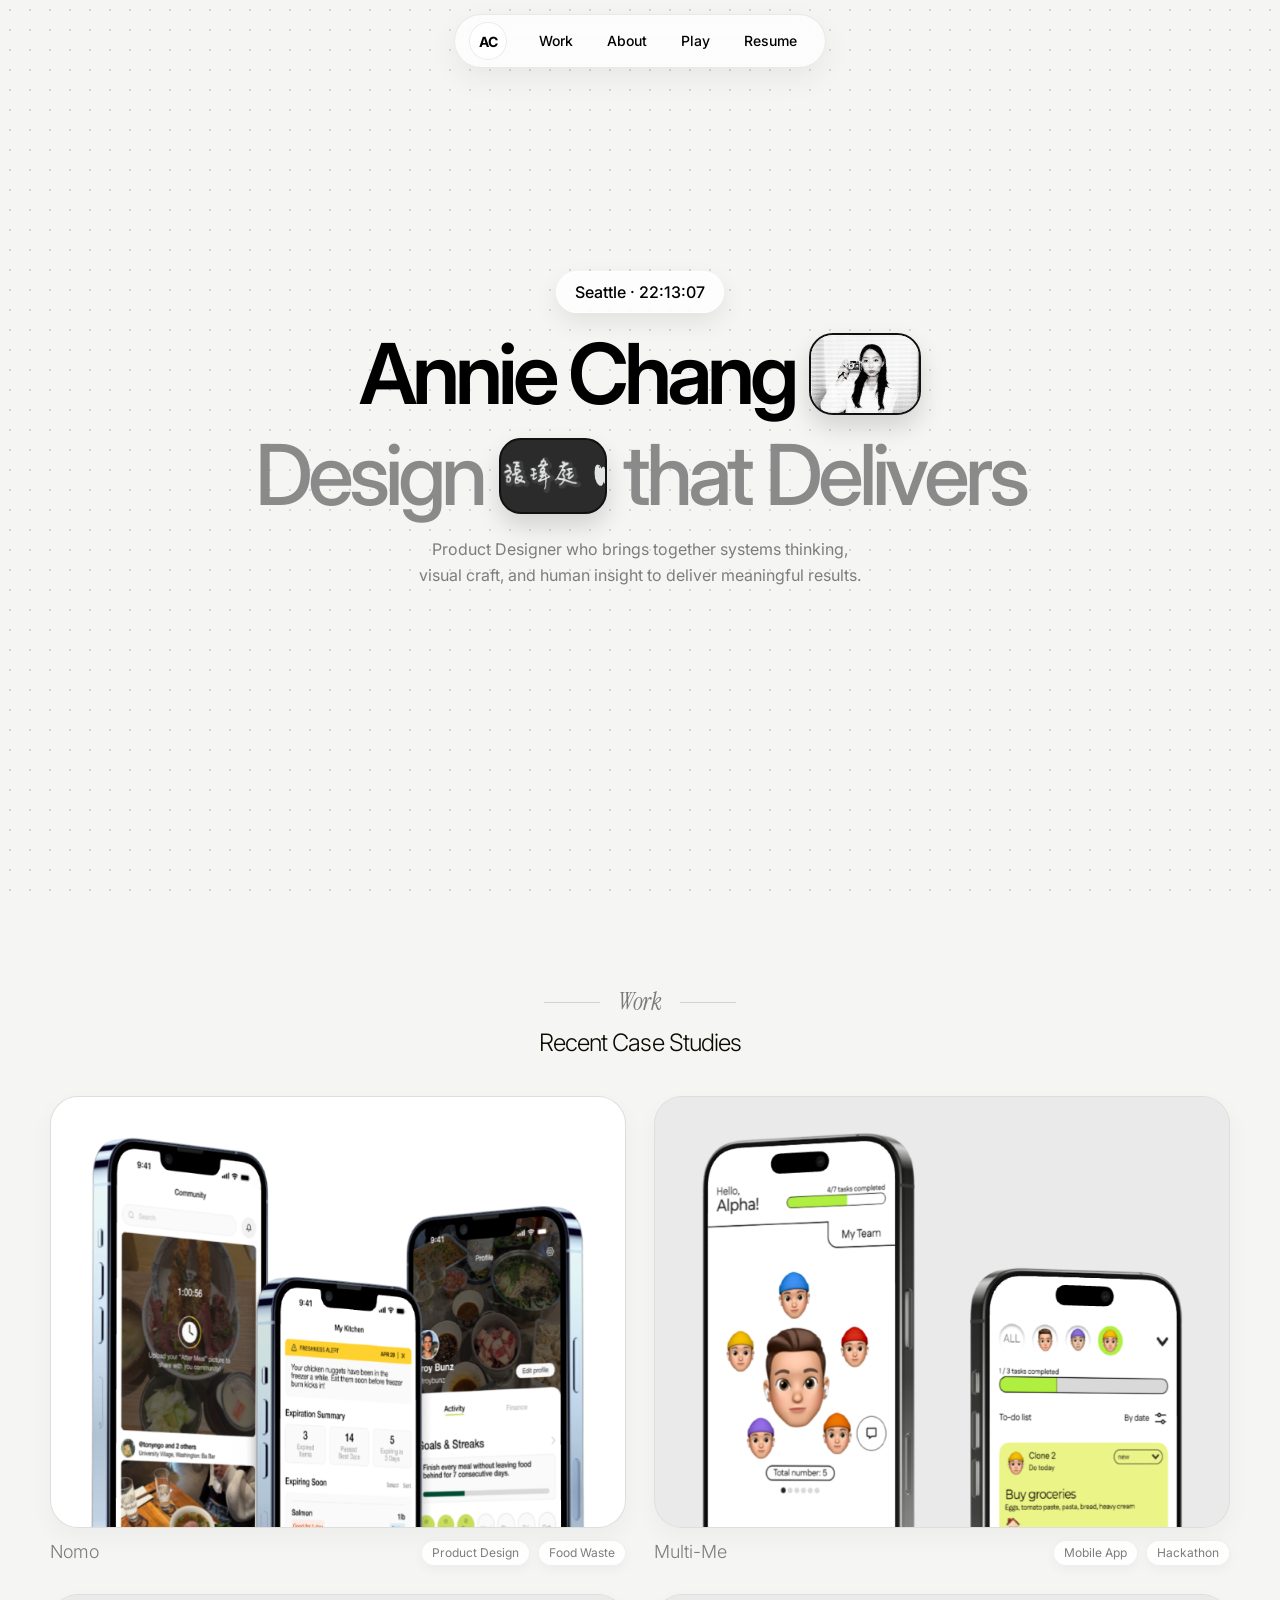
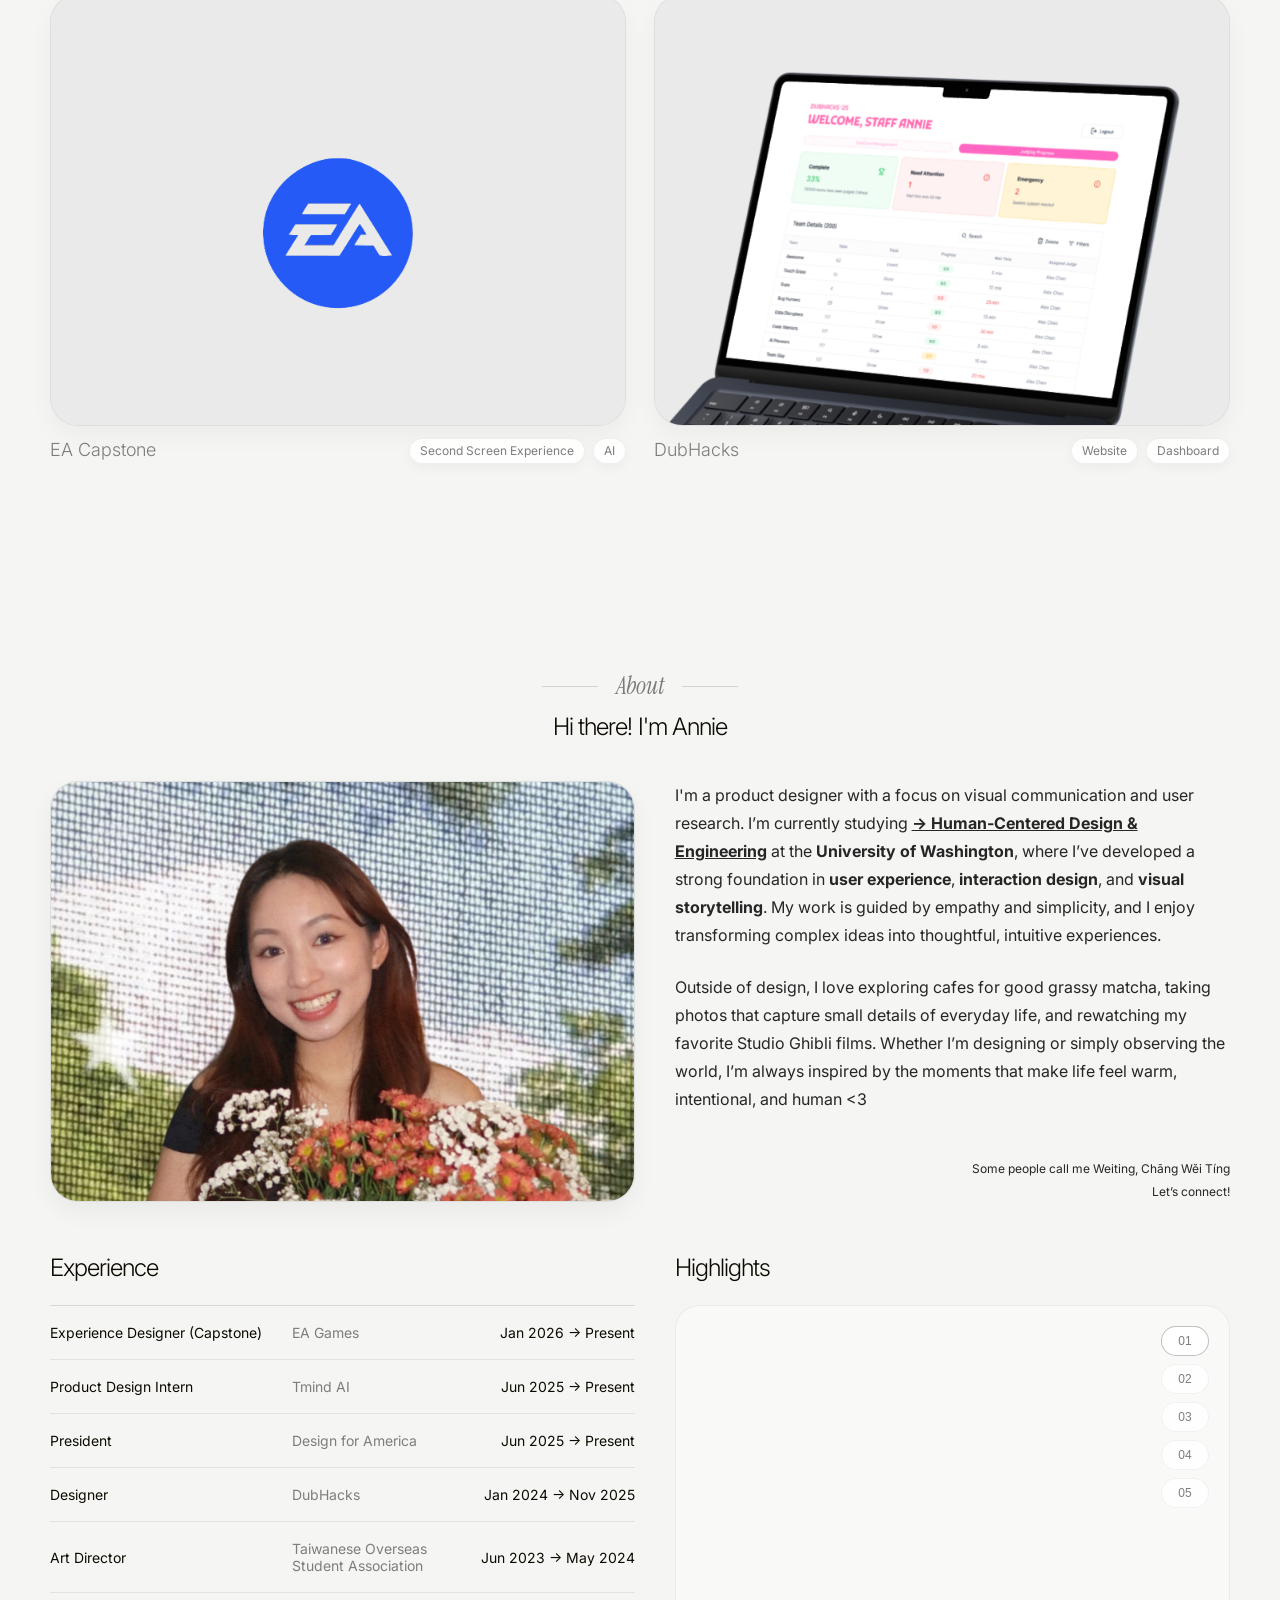
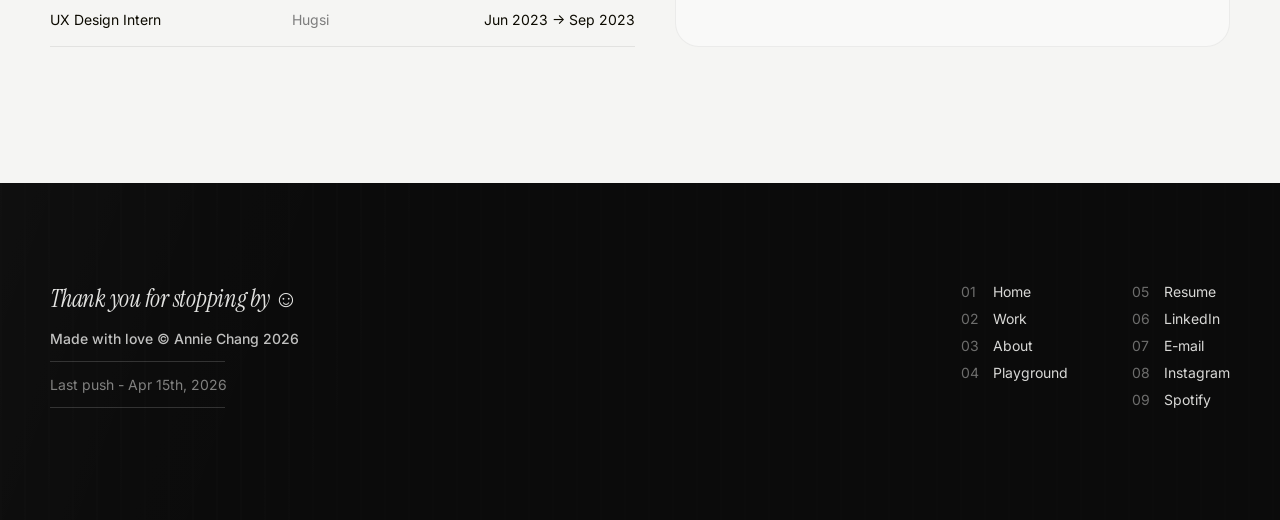
==== commit af2e3e69: "added Multi-Me cast study & draftedv2 playground" ====
--- a/index.html
+++ b/index.html
@@ -165,7 +165,7 @@
                 <p>
                   I'm a product designer with a focus on visual communication and user
                   research. I’m currently studying
-                  <strong>Human-Centered Design &amp; Engineering</strong> at the
+                  <strong><a href="https://www.hcde.washington.edu/" target="_blank" rel="noopener noreferrer">→ Human-Centered Design &amp; Engineering</a></strong> at the
                   <strong>University of Washington</strong>, where I’ve developed a
                   strong foundation in <strong>user experience</strong>,
                   <strong>interaction design</strong>, and
--- a/css/style.css
+++ b/css/style.css
@@ -73,6 +73,9 @@
   --playground-world-height: 2800px;
   --playground-nav-safe: 112px;
   --playground-piece-radius: 14px;
+  --playground-piece-scale: 0.34;
+  --playground-piece-cluster: 0.45;
+  --playground-row-cluster: 0.24;
 }
 
 * {
@@ -721,8 +724,14 @@
 }
 
 .about-note {
-  text-align: left;
+  display: flex;
+  flex-direction: column;
+  align-items: flex-end;
+  justify-content: flex-end;
+  gap: 2px;
+  text-align: right;
   padding-top: var(--space-6);
+  width: 100%;
 }
 
 .about-note-main {
@@ -732,7 +741,7 @@
 }
 
 .about-note-sub {
-  margin: var(--space-1) 0 0;
+  margin: 0;
   font-size: var(--text-xs);
   color: var(--color-text-muted);
 }
@@ -963,6 +972,13 @@
   .about-text-column p {
     font-size: 16px;
     line-height: 1.7;
+  }
+
+  .about-note {
+    align-items: flex-start;
+    justify-content: flex-start;
+    text-align: left;
+    gap: 8px;
   }
 
   .about-exp-role,
@@ -1413,6 +1429,10 @@
   margin-bottom: 12px;
 }
 
+.case-study-page--multime .case-study-wordmark {
+  font-size: 56px;
+}
+
 .case-study-overview-subtitle {
   font-size: 20px;
   line-height: 1.45;
@@ -2222,8 +2242,8 @@
   width: 100vw;
   height: 100vh;
   min-height: 100vh;
-  overflow: auto;
-  cursor: grab;
+  overflow: hidden;
+  cursor: default;
   border-radius: 0;
   scroll-behavior: smooth;
   scrollbar-gutter: stable both-edges;
@@ -2231,11 +2251,11 @@
 }
 
 .playground-scroll-area:active {
-  cursor: grabbing;
+  cursor: default;
 }
 
 .playground-scroll-area.is-dragging {
-  cursor: grabbing;
+  cursor: default;
   user-select: none;
 }
 
@@ -2246,19 +2266,19 @@
 
 .playground-world {
   position: relative;
-  width: var(--playground-world-width);
-  height: calc(var(--playground-world-height) + var(--playground-nav-safe));
-  padding-top: var(--playground-nav-safe);
+  width: min(1880px, calc(100vw - 64px));
+  height: 100vh;
+  padding-top: 86px;
   margin: 0 auto;
-  transform: translate3d(var(--playground-follow-x, 0px), var(--playground-follow-y, 0px), 0);
-  transition: transform 420ms cubic-bezier(0.16, 0.84, 0.22, 1);
+  transform: none !important;
+  transition: none;
 }
 
 .playground-center-anchor {
-  position: fixed;
+  position: absolute;
   left: 50%;
-  top: 50%;
-  transform: translate(-50%, -50%);
+  top: 52%;
+  transform: translateX(-50%);
   display: flex;
   flex-direction: column;
   align-items: center;
@@ -2266,11 +2286,12 @@
   pointer-events: none;
   z-index: 5;
   padding-top: 0;
+  padding-bottom: 0;
 }
 
 .playground-center-title {
   max-width: min(90vw, 840px);
-  font-size: clamp(34px, 4.6vw, 66px);
+  font-size: clamp(44px, 5vw, 72px);
   line-height: 1.03;
   letter-spacing: -0.03em;
   color: rgba(0, 0, 0, 0.48);
@@ -2278,20 +2299,22 @@
 }
 
 .playground-center-helper {
-  margin-top: var(--space-2);
-  padding: 8px 14px;
-  border-radius: var(--radius-pill);
-  background: rgba(255, 255, 255, 0.78);
-  border: 1px solid rgba(0, 0, 0, 0.08);
-  font-size: var(--text-xs);
-  line-height: 1;
-  font-weight: var(--weight-medium);
-  letter-spacing: 0.02em;
-  text-transform: uppercase;
-  color: rgba(0, 0, 0, 0.56);
+  margin-top: 8px;
+  max-width: min(62vw, 640px);
+  padding: 0;
+  border: none;
+  background: transparent;
+  font-size: clamp(16px, 1.2vw, 20px);
+  line-height: 1.45;
+  font-weight: 400;
+  letter-spacing: 0;
+  text-transform: none;
+  text-align: center;
+  color: rgba(0, 0, 0, 0.62);
 }
 
 .playground-explore-control {
+  display: none;
   position: fixed;
   top: 102px;
   right: 34px;
@@ -2338,9 +2361,9 @@
 
 .playground-piece {
   position: absolute;
-  left: var(--x);
-  top: var(--y);
-  width: var(--w);
+  left: var(--lx);
+  top: var(--ty);
+  width: var(--ww);
   z-index: var(--z, 2);
   display: block;
   border-radius: var(--playground-piece-radius);
@@ -2371,31 +2394,31 @@
     outline-offset: 2px;
 }
 
-.piece-01 { --x: 240px;  --y: 220px;  --w: 360px; --tilt: -0.5deg; --drift: -2px; }
-.piece-02 { --x: 820px;  --y: 180px;  --w: 520px; --tilt: 0.4deg;  --drift: 2px; }
-.piece-03 { --x: 1540px; --y: 260px;  --w: 360px; --tilt: 0.5deg;  --drift: -1px; }
-.piece-04 { --x: 2060px; --y: 190px;  --w: 420px; --tilt: -0.4deg; --drift: 1px; }
-.piece-05 { --x: 2620px; --y: 280px;  --w: 390px; --tilt: -0.3deg; --drift: 2px; }
-.piece-06 { --x: 3220px; --y: 230px;  --w: 390px; --tilt: 0.4deg;  --drift: -1px; }
-.piece-07 { --x: 220px;  --y: 980px;  --w: 430px; --tilt: -0.4deg; --drift: 1px; }
-.piece-08 { --x: 940px;  --y: 1040px; --w: 440px; --tilt: 0.5deg;  --drift: -1px; }
-.piece-09 { --x: 1680px; --y: 970px;  --w: 350px; --tilt: -0.4deg; --drift: 2px; }
-.piece-10 { --x: 2180px; --y: 1030px; --w: 690px; --tilt: 0.3deg;  --drift: 0px; }
-.piece-11 { --x: 3060px; --y: 980px;  --w: 500px; --tilt: -0.3deg; --drift: 2px; }
-.piece-12 { --x: 240px;  --y: 1840px; --w: 360px; --tilt: -0.4deg; --drift: 1px; }
-.piece-13 { --x: 740px;  --y: 1900px; --w: 300px; --tilt: 0.5deg;  --drift: -1px; }
-.piece-14 { --x: 1160px; --y: 1830px; --w: 280px; --tilt: -0.4deg; --drift: 2px; }
-.piece-15 { --x: 1620px; --y: 1920px; --w: 420px; --tilt: 0.5deg;  --drift: -1px; }
-.piece-16 { --x: 2220px; --y: 1820px; --w: 470px; --tilt: -0.4deg; --drift: 2px; }
-.piece-17 { --x: 2860px; --y: 1910px; --w: 420px; --tilt: 0.4deg;  --drift: -1px; }
-.piece-18 { --x: 760px;  --y: 2520px; --w: 780px; --tilt: -0.2deg; --drift: 1px; }
-.piece-19 { --x: 1880px; --y: 2520px; --w: 900px; --tilt: 0.2deg;  --drift: -1px; }
+.piece-01 { --lx: 4%;  --ty: 8%;  --ww: 8.5%; --tilt: -0.12deg; --drift: -1px; }
+.piece-02 { --lx: 17%; --ty: 8%;  --ww: 13%;  --tilt: 0.12deg;  --drift: 1px; }
+.piece-03 { --lx: 36%; --ty: 8%;  --ww: 10.5%;--tilt: 0.1deg;   --drift: -1px; }
+.piece-04 { --lx: 52%; --ty: 8%;  --ww: 12.5%;--tilt: -0.1deg;  --drift: 1px; }
+.piece-05 { --lx: 73%; --ty: 8%;  --ww: 11%;  --tilt: -0.1deg;  --drift: 1px; }
+.piece-06 { --lx: 88%; --ty: 8%;  --ww: 8.5%; --tilt: 0.1deg;   --drift: -1px; }
+
+.piece-07 { --lx: 4%;  --ty: 28%; --ww: 9.5%; --tilt: -0.1deg;  --drift: 1px; }
+.piece-08 { --lx: 20%; --ty: 28%; --ww: 12%;  --tilt: 0.12deg;  --drift: -1px; }
+.piece-09 { --lx: 47%; --ty: 28%; --ww: 9%;   --tilt: -0.1deg;  --drift: 1px; }
+.piece-10 { --lx: 61%; --ty: 28%; --ww: 16%;  --tilt: 0.1deg;   --drift: 0px; }
+
+.piece-12 { --lx: 4%;  --ty: 57%; --ww: 9.5%; --tilt: -0.1deg;  --drift: 1px; }
+.piece-13 { --lx: 16%; --ty: 59%; --ww: 7.5%; --tilt: 0.1deg;   --drift: -1px; }
+.piece-14 { --lx: 26%; --ty: 59%; --ww: 7.5%; --tilt: -0.1deg;  --drift: 1px; }
+.piece-15 { --lx: 49%; --ty: 69%; --ww: 9%;   --tilt: 0.1deg;   --drift: -1px; }
+.piece-16 { --lx: 64%; --ty: 57%; --ww: 10.5%;--tilt: -0.1deg;  --drift: 1px; }
+.piece-17 { --lx: 79%; --ty: 57%; --ww: 9%;   --tilt: 0.1deg;   --drift: -1px; }
+
+.piece-18 { --lx: 24%; --ty: 80%; --ww: 15%;  --tilt: -0.1deg;  --drift: 0px; }
+.piece-11 { --lx: 45%; --ty: 80%; --ww: 10%;  --tilt: -0.1deg;  --drift: 0px; }
+.piece-19 { --lx: 60%; --ty: 80%; --ww: 15%;  --tilt: 0.1deg;   --drift: 0px; }
 
 @media (max-width: 1100px) {
-  :root {
-    --playground-world-width: 3200px;
-    --playground-world-height: 2500px;
-  }
+  :root {}
 
   .playground-scroll-area {
     height: 100vh;
@@ -2409,14 +2432,11 @@
 }
 
 @media (max-width: 760px) {
-  :root {
-    --playground-world-width: 2500px;
-    --playground-world-height: 2400px;
-  }
+  :root {}
 
   .playground-center-title {
-    font-size: clamp(28px, 9vw, 42px);
-    max-width: min(90vw, 540px);
+    font-size: clamp(20px, 6.4vw, 30px);
+    max-width: min(92vw, 500px);
   }
 
   .playground-center-helper {
@@ -2430,25 +2450,14 @@
     padding: 10px 12px;
   }
 
-  .piece-01 { --x: 110px;  --y: 220px;  --w: 300px; }
-  .piece-02 { --x: 540px;  --y: 170px;  --w: 430px; }
-  .piece-03 { --x: 1140px; --y: 240px;  --w: 300px; }
-  .piece-04 { --x: 1560px; --y: 180px;  --w: 340px; }
-  .piece-05 { --x: 2010px; --y: 250px;  --w: 320px; }
-  .piece-06 { --x: 110px;  --y: 880px;  --w: 320px; }
-  .piece-07 { --x: 560px;  --y: 940px;  --w: 360px; }
-  .piece-08 { --x: 1040px; --y: 910px;  --w: 360px; }
-  .piece-09 { --x: 1530px; --y: 960px;  --w: 290px; }
-  .piece-10 { --x: 1900px; --y: 990px;  --w: 520px; }
-  .piece-11 { --x: 130px;  --y: 1540px; --w: 390px; }
-  .piece-12 { --x: 650px;  --y: 1640px; --w: 300px; }
-  .piece-13 { --x: 1040px; --y: 1590px; --w: 250px; }
-  .piece-14 { --x: 1390px; --y: 1660px; --w: 230px; }
-  .piece-15 { --x: 1700px; --y: 1600px; --w: 360px; }
-  .piece-16 { --x: 2100px; --y: 1660px; --w: 360px; }
-  .piece-17 { --x: 560px;  --y: 2140px; --w: 340px; }
-  .piece-18 { --x: 980px;  --y: 2140px; --w: 620px; }
-  .piece-19 { --x: 1680px; --y: 2140px; --w: 760px; }
+  .playground-center-title {
+    font-size: clamp(32px, 9vw, 44px);
+  }
+
+  .playground-center-helper {
+    font-size: 14px;
+    max-width: min(86vw, 520px);
+  }
 }
 
 @media (hover: none) and (pointer: coarse) {
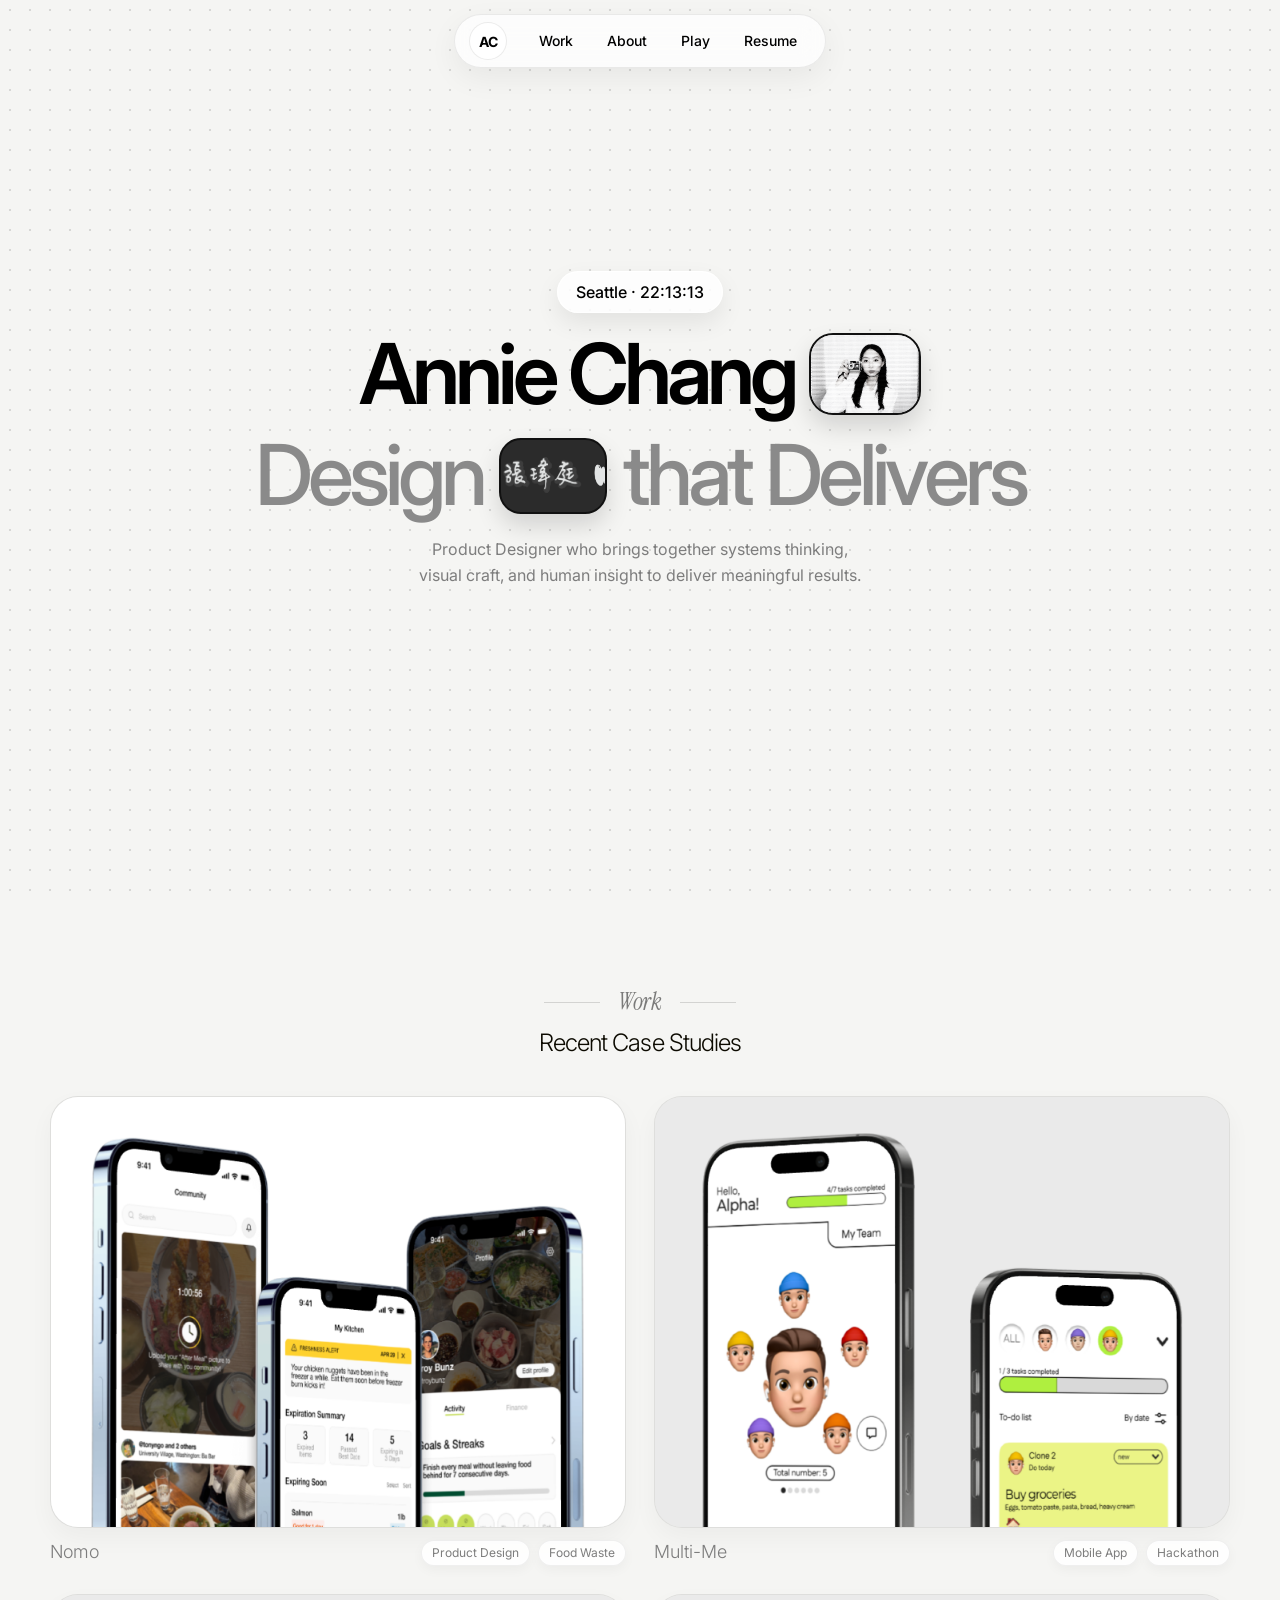
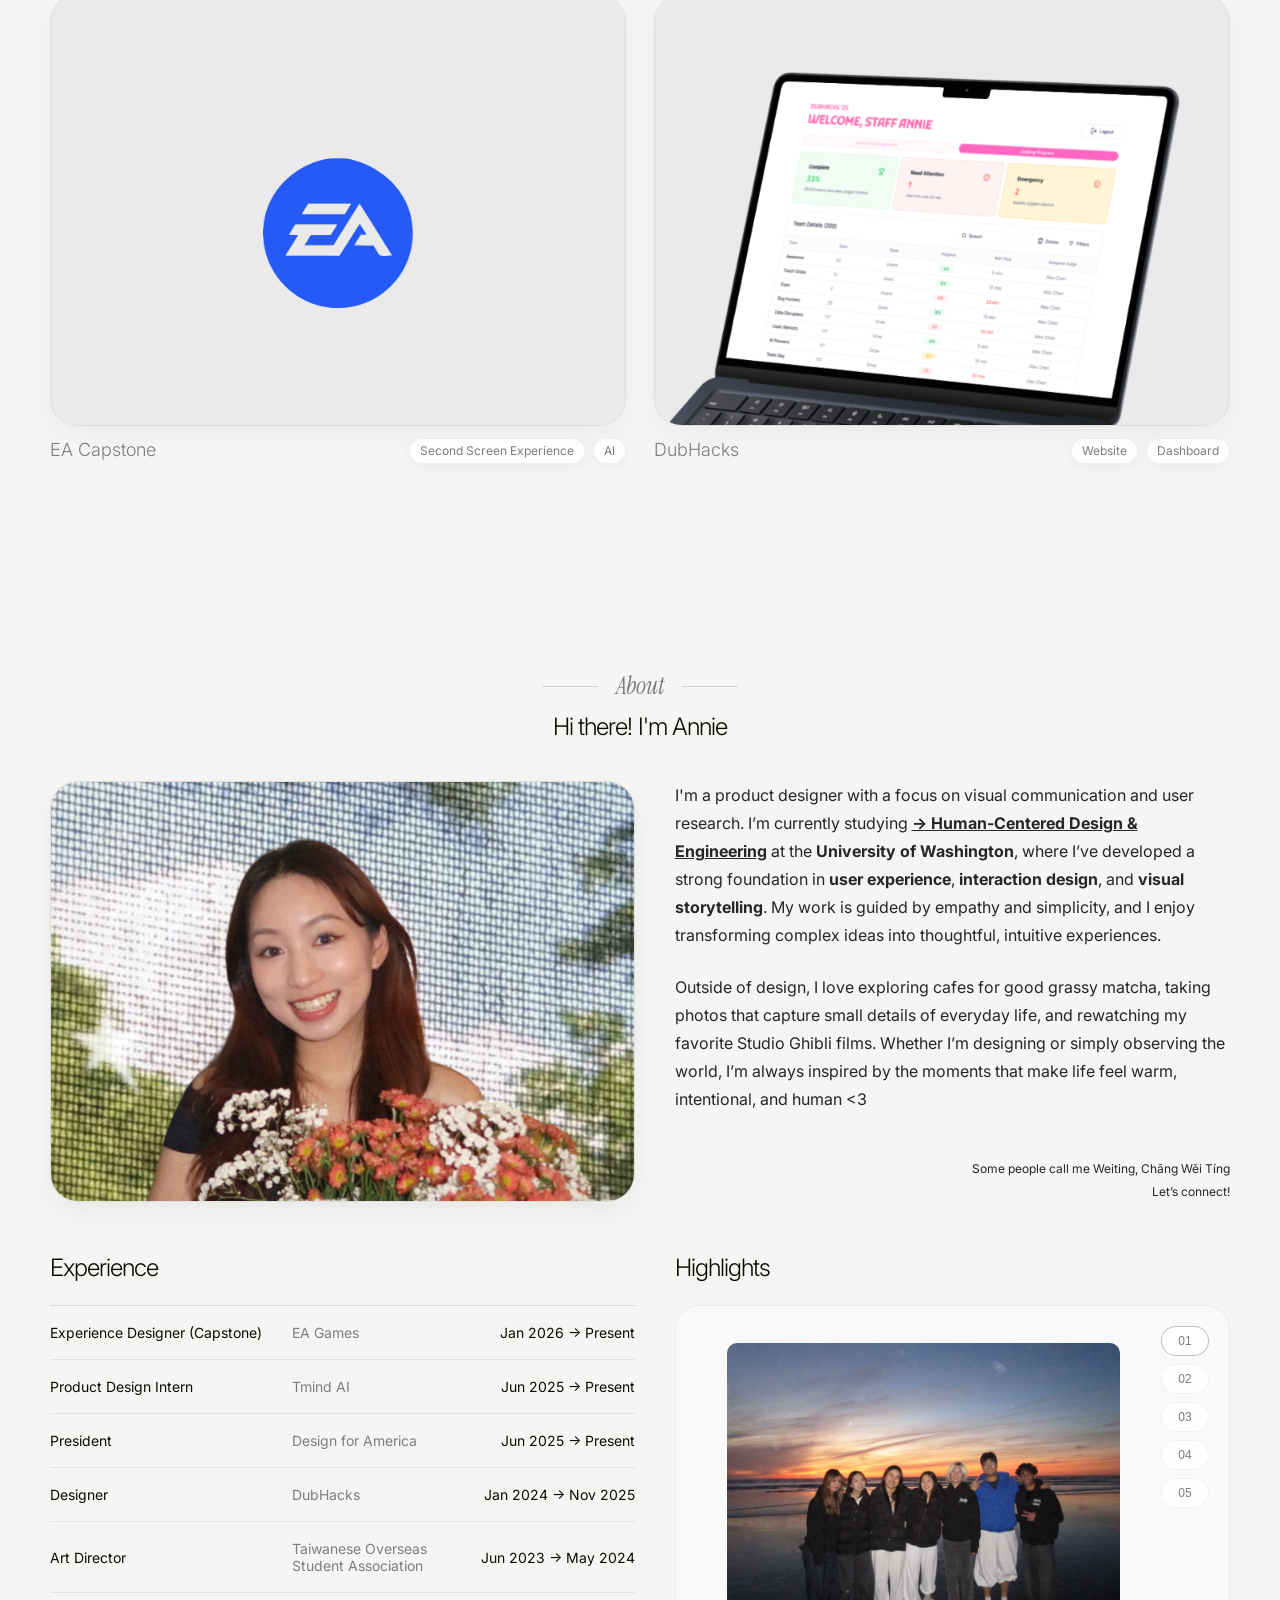
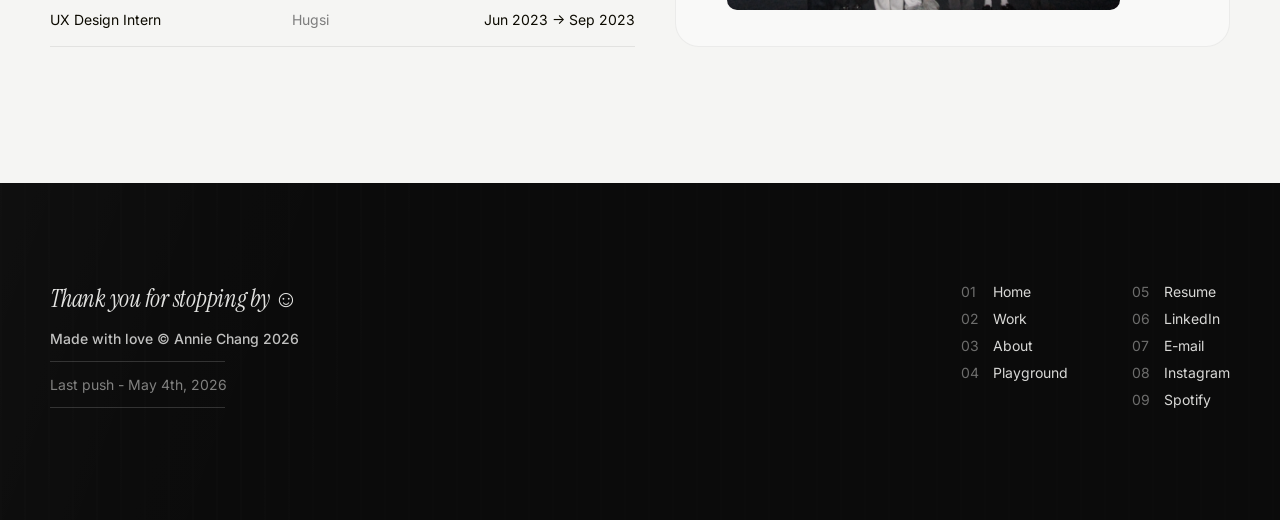
==== commit f3acdb94: "v3 playground + ea case study" ====
--- a/index.html
+++ b/index.html
@@ -29,7 +29,7 @@
           <a href="#work">Work</a>
           <a href="#about">About</a>
           <a href="playground.html">Play</a>
-          <a href="https://drive.google.com/file/d/1go_f20qvup2b3H4kcbtl6J4yV8tS7FYZ/view?usp=sharing" target="_blank" rel="noopener noreferrer">Resume</a>
+          <a href="https://drive.google.com/file/d/1WewuuxLQANwm43-1us8lu0iXJumfLpr8/view?usp=sharing" target="_blank" rel="noopener noreferrer">Resume</a>
         </div>
       </div>
     </nav>
@@ -319,7 +319,7 @@
           <p class="site-footer-sub">Made with love © Annie Chang 2026</p>
 
           <div class="site-footer-divider"></div>
-          <p class="site-footer-meta">Last push - Apr 15th, 2026</p>
+          <p class="site-footer-meta">Last push - May 4th, 2026</p>
           <div class="site-footer-divider"></div>
         </div>
 
@@ -332,7 +332,7 @@
           </div>
 
           <div class="site-footer-links-col">
-            <a href="https://drive.google.com/file/d/1go_f20qvup2b3H4kcbtl6J4yV8tS7FYZ/view?usp=sharing" target="_blank" rel="noopener noreferrer"><span>05</span> Resume</a>
+            <a href="https://drive.google.com/file/d/1WewuuxLQANwm43-1us8lu0iXJumfLpr8/view?usp=sharing" target="_blank" rel="noopener noreferrer"><span>05</span> Resume</a>
             <a href="https://www.linkedin.com/in/weitinganniechang" target="_blank" rel="noopener noreferrer"><span>06</span> LinkedIn</a>
             <a href="mailto:weiting383036@gmail.com"><span>07</span> E-mail</a>
             <a href="https://www.instagram.com/weiting_ac/" target="_blank" rel="noopener noreferrer"><span>08</span> Instagram</a>
--- a/css/style.css
+++ b/css/style.css
@@ -1417,6 +1417,32 @@
   object-fit: cover;
 }
 
+.case-study-page--ea .case-study-hero-frame {
+  height: 640px;
+  min-height: 640px;
+  padding: 76px 0 0;
+  align-items: flex-end;
+}
+
+.case-study-page--ea .case-study-hero-image {
+  width: auto;
+  max-width: 100%;
+  height: 100%;
+  max-height: 430px;
+  object-fit: contain;
+  object-position: center bottom;
+  margin-bottom: 56px;
+}
+
+.case-study-page--ea .case-study-intro-callout {
+  padding-top: 96px;
+}
+
+.case-study-page--ea .ea-background-section {
+  margin-top: 20px;
+  margin-bottom: 64px;
+}
+
 .case-study-overview {
   padding: 42px 24px 24px;
 }
@@ -2217,6 +2243,97 @@
 .playground-page {
   background: var(--color-bg);
   min-height: 100vh;
+}
+
+.playground-page--gallery .playground-section {
+  min-height: auto;
+  padding: 120px 24px 96px;
+  overflow: visible;
+}
+
+.playground-gallery-shell {
+  width: 100%;
+  max-width: var(--container-width);
+  margin: 0 auto;
+}
+
+.playground-header {
+  margin: 0 auto 36px;
+  text-align: center;
+}
+
+.playground-title {
+  margin: 0;
+  font-size: clamp(52px, 8vw, 90px);
+  line-height: 0.9;
+  letter-spacing: -0.04em;
+  color: rgba(0, 0, 0, 0.5);
+}
+
+.playground-subtitle {
+  margin: 12px auto 0;
+  max-width: 760px;
+  font-size: clamp(16px, 2vw, 22px);
+  line-height: 1.4;
+  color: rgba(0, 0, 0, 0.64);
+}
+
+.playground-gallery {
+  display: grid;
+  grid-template-columns: repeat(12, minmax(0, 1fr));
+  gap: 16px;
+}
+
+.playground-card {
+  display: block;
+  border-radius: 16px;
+  overflow: hidden;
+  border: 1px solid rgba(0, 0, 0, 0.08);
+  background: rgba(255, 255, 255, 0.5);
+  text-decoration: none;
+  box-shadow: 0 8px 16px rgba(0, 0, 0, 0.06);
+  transition: transform 180ms ease, box-shadow 180ms ease;
+}
+
+.playground-card:hover,
+.playground-card:focus-visible {
+  transform: translateY(-2px);
+  box-shadow: 0 14px 24px rgba(0, 0, 0, 0.1);
+}
+
+.playground-card img {
+  width: 100%;
+  height: 100%;
+  display: block;
+  object-fit: cover;
+}
+
+.playground-card.is-portrait {
+  grid-column: span 3;
+  aspect-ratio: 3 / 4;
+}
+
+.playground-card.is-square {
+  grid-column: span 3;
+  aspect-ratio: 1 / 1;
+}
+
+.playground-card.is-landscape {
+  grid-column: span 6;
+  aspect-ratio: 16 / 9;
+}
+
+.playground-page--gallery .playground-canvas-shell,
+.playground-page--gallery .playground-scroll-area,
+.playground-page--gallery .playground-world,
+.playground-page--gallery .playground-center-anchor,
+.playground-page--gallery .playground-explore-control,
+.playground-page--gallery .playground-piece {
+  all: unset;
+}
+
+.playground-page--gallery .playground-piece {
+  display: none;
 }
 
 .playground-section {
@@ -2431,6 +2548,26 @@
   }
 }
 
+@media (max-width: 1024px) {
+  .playground-page--gallery .playground-section {
+    padding: 108px 20px 88px;
+  }
+
+  .playground-gallery {
+    grid-template-columns: repeat(8, minmax(0, 1fr));
+    gap: 14px;
+  }
+
+  .playground-card.is-portrait,
+  .playground-card.is-square {
+    grid-column: span 4;
+  }
+
+  .playground-card.is-landscape {
+    grid-column: span 8;
+  }
+}
+
 @media (max-width: 760px) {
   :root {}
 
@@ -2450,13 +2587,32 @@
     padding: 10px 12px;
   }
 
-  .playground-center-title {
-    font-size: clamp(32px, 9vw, 44px);
-  }
-
-  .playground-center-helper {
-    font-size: 14px;
-    max-width: min(86vw, 520px);
+  .playground-page--gallery .playground-section {
+    padding: 100px 16px 80px;
+  }
+
+  .playground-title {
+    font-size: clamp(42px, 12vw, 62px);
+  }
+
+  .playground-subtitle {
+    font-size: 16px;
+    line-height: 1.45;
+  }
+
+  .playground-gallery {
+    grid-template-columns: 1fr;
+    gap: 14px;
+  }
+
+  .playground-card.is-portrait,
+  .playground-card.is-square,
+  .playground-card.is-landscape {
+    grid-column: span 1;
+  }
+
+  .playground-card.is-landscape {
+    aspect-ratio: 4 / 3;
   }
 }
 
@@ -2488,3 +2644,246 @@
     box-shadow: 0 10px 22px rgba(0, 0, 0, 0.08);
   }
 }
+
+/* Playground gallery v2 */
+.playground-page--gallery {
+  background: #060606;
+}
+
+.playground-page--gallery .playground-section {
+  background: #060606;
+  min-height: auto;
+  padding: 110px 20px 84px;
+  overflow: visible;
+}
+
+.playground-page--gallery .playground-gallery-shell {
+  width: 100%;
+  max-width: 1180px;
+  margin: 0 auto;
+}
+
+.playground-page--gallery .playground-header {
+  margin: 0 auto 28px;
+  text-align: left;
+}
+
+.playground-page--gallery .playground-title {
+  margin: 0;
+  font-size: clamp(34px, 4.8vw, 54px);
+  line-height: 0.95;
+  color: rgba(255, 255, 255, 0.95);
+  letter-spacing: -0.03em;
+}
+
+.playground-page--gallery .playground-subtitle {
+  margin: 10px 0 0;
+  max-width: 760px;
+  font-size: clamp(13px, 1.45vw, 16px);
+  line-height: 1.45;
+  color: rgba(255, 255, 255, 0.74);
+}
+
+.playground-page--gallery .playground-gallery {
+  column-count: 4;
+  column-gap: 16px;
+}
+
+.playground-page--gallery .playground-card {
+  break-inside: avoid;
+  display: inline-block;
+  width: 100%;
+  margin: 0 0 18px;
+  border-radius: 14px;
+  overflow: hidden;
+  border: 1px solid rgba(255, 255, 255, 0.09);
+  background: #101010;
+  text-decoration: none;
+  box-shadow: 0 8px 20px rgba(0, 0, 0, 0.28);
+}
+
+.playground-page--gallery .playground-card img {
+  width: 100%;
+  height: auto;
+  display: block;
+  object-fit: contain;
+}
+
+.playground-page--gallery .playground-card.is-portrait,
+.playground-page--gallery .playground-card.is-square,
+.playground-page--gallery .playground-card.is-landscape {
+  grid-column: auto;
+  aspect-ratio: auto;
+}
+
+@media (max-width: 1100px) {
+  .playground-page--gallery .playground-gallery {
+    column-count: 3;
+  }
+}
+
+@media (max-width: 760px) {
+  .playground-page--gallery .playground-section {
+    padding: 98px 14px 72px;
+  }
+
+  .playground-page--gallery .playground-title {
+    font-size: clamp(34px, 10vw, 50px);
+  }
+
+  .playground-page--gallery .playground-subtitle {
+    font-size: 15px;
+    line-height: 1.45;
+  }
+
+  .playground-page--gallery .playground-gallery {
+    column-count: 2;
+    column-gap: 12px;
+  }
+
+  .playground-page--gallery .playground-card {
+    margin-bottom: 12px;
+    border-radius: 12px;
+  }
+}
+
+/* Playground light theme reset */
+.playground-page--gallery {
+  background: var(--color-bg);
+}
+
+.playground-page--gallery .playground-section {
+  background:
+    radial-gradient(rgba(0, 0, 0, 0.08) 1px, transparent 1px) 0 0 / 40px 40px,
+    var(--color-bg);
+  padding: 108px 24px 88px;
+}
+
+.playground-page--gallery .playground-header {
+  text-align: left;
+}
+
+.playground-page--gallery .playground-title {
+  color: rgba(0, 0, 0, 0.54);
+  font-size: clamp(34px, 4.8vw, 54px);
+}
+
+.playground-page--gallery .playground-subtitle {
+  color: rgba(0, 0, 0, 0.7);
+  font-size: clamp(13px, 1.45vw, 16px);
+}
+
+.playground-page--gallery .playground-gallery {
+  column-count: 4;
+  column-gap: 16px;
+}
+
+.playground-page--gallery .playground-card {
+  break-inside: avoid;
+  display: inline-block;
+  width: 100%;
+  height: auto !important;
+  margin: 0 0 16px;
+  border-radius: 14px;
+  overflow: hidden;
+  border: 1px solid rgba(0, 0, 0, 0.08);
+  background: rgba(255, 255, 255, 0.6);
+  box-shadow: 0 8px 16px rgba(0, 0, 0, 0.06);
+}
+
+.playground-page--gallery .playground-card img {
+  width: 100%;
+  height: auto !important;
+  max-height: none !important;
+  display: block;
+  object-fit: contain !important;
+}
+
+.playground-page--gallery .playground-card.is-portrait,
+.playground-page--gallery .playground-card.is-square,
+.playground-page--gallery .playground-card.is-landscape {
+  aspect-ratio: auto !important;
+  grid-column: auto;
+  height: auto !important;
+  min-height: 0 !important;
+}
+
+@media (max-width: 1100px) {
+  .playground-page--gallery .playground-gallery {
+    column-count: 3;
+  }
+}
+
+@media (max-width: 760px) {
+  .playground-page--gallery .playground-section {
+    padding: 96px 16px 76px;
+  }
+
+  .playground-page--gallery .playground-gallery {
+    column-count: 2;
+    column-gap: 12px;
+  }
+
+  .playground-page--gallery .playground-card {
+    margin-bottom: 12px;
+  }
+}
+
+/* Playground alignment mode: black framed cards with no-crop media */
+.playground-page--gallery .playground-gallery {
+  display: grid !important;
+  grid-template-columns: repeat(auto-fit, minmax(260px, 1fr)) !important;
+  gap: 18px !important;
+  column-count: unset !important;
+  column-gap: 0 !important;
+}
+
+.playground-page--gallery .playground-card {
+  display: flex !important;
+  align-items: center !important;
+  justify-content: center !important;
+  height: 290px !important;
+  margin: 0 !important;
+  padding: 10px !important;
+  background: rgba(255, 255, 255, 0.78) !important;
+  border: 1px solid rgba(0, 0, 0, 0.08) !important;
+  border-radius: 20px !important;
+}
+
+.playground-page--gallery .playground-card.playground-card--blackframe {
+  background: #070707 !important;
+  border: 1px solid rgba(255, 255, 255, 0.1) !important;
+}
+
+.playground-page--gallery .playground-card.playground-card--wide {
+  grid-column: span 2;
+}
+
+.playground-page--gallery .playground-card img {
+  width: 100% !important;
+  height: 100% !important;
+  object-fit: contain !important;
+  background: transparent !important;
+}
+
+@media (max-width: 1100px) {
+  .playground-page--gallery .playground-gallery {
+    grid-template-columns: repeat(auto-fit, minmax(240px, 1fr)) !important;
+  }
+}
+
+@media (max-width: 760px) {
+  .playground-page--gallery .playground-gallery {
+    grid-template-columns: repeat(2, minmax(0, 1fr)) !important;
+  }
+
+  .playground-page--gallery .playground-card {
+    height: 210px !important;
+    border-radius: 16px !important;
+    padding: 8px !important;
+  }
+
+  .playground-page--gallery .playground-card.playground-card--wide {
+    grid-column: span 1;
+  }
+}
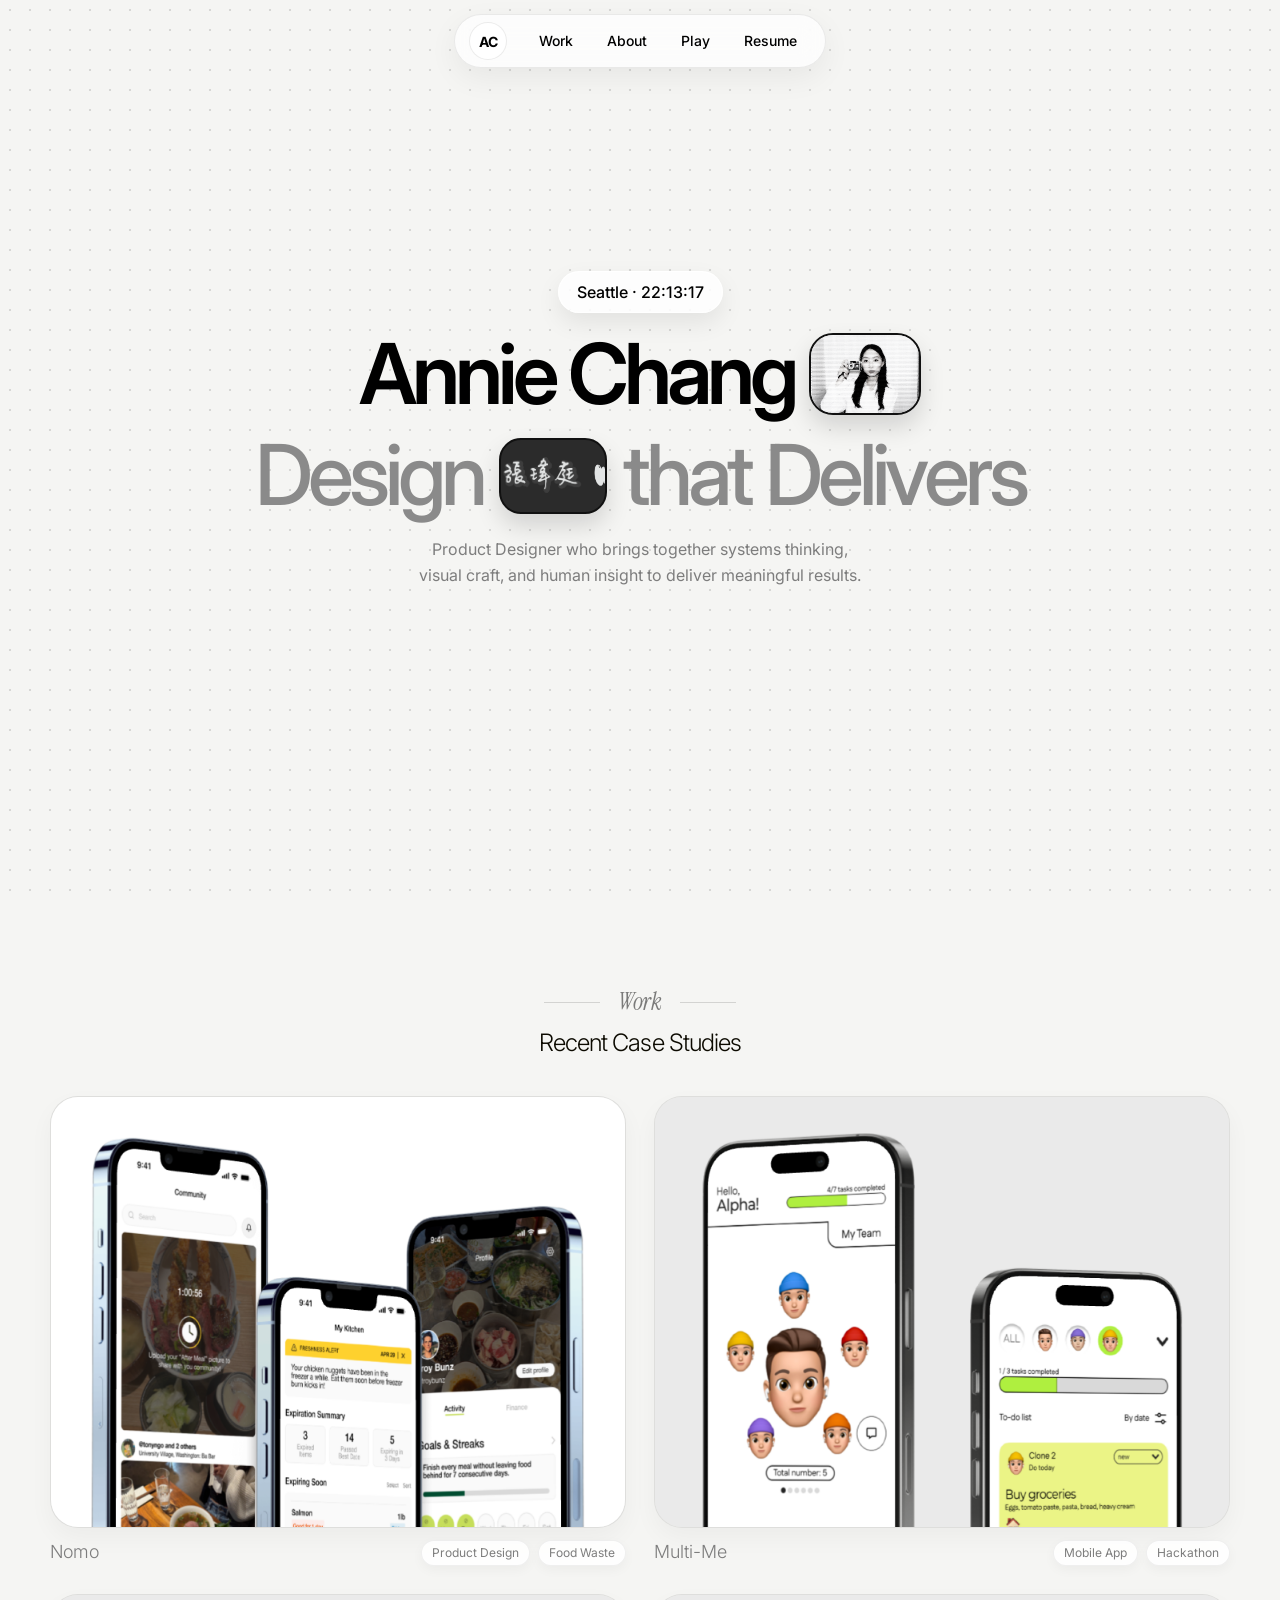
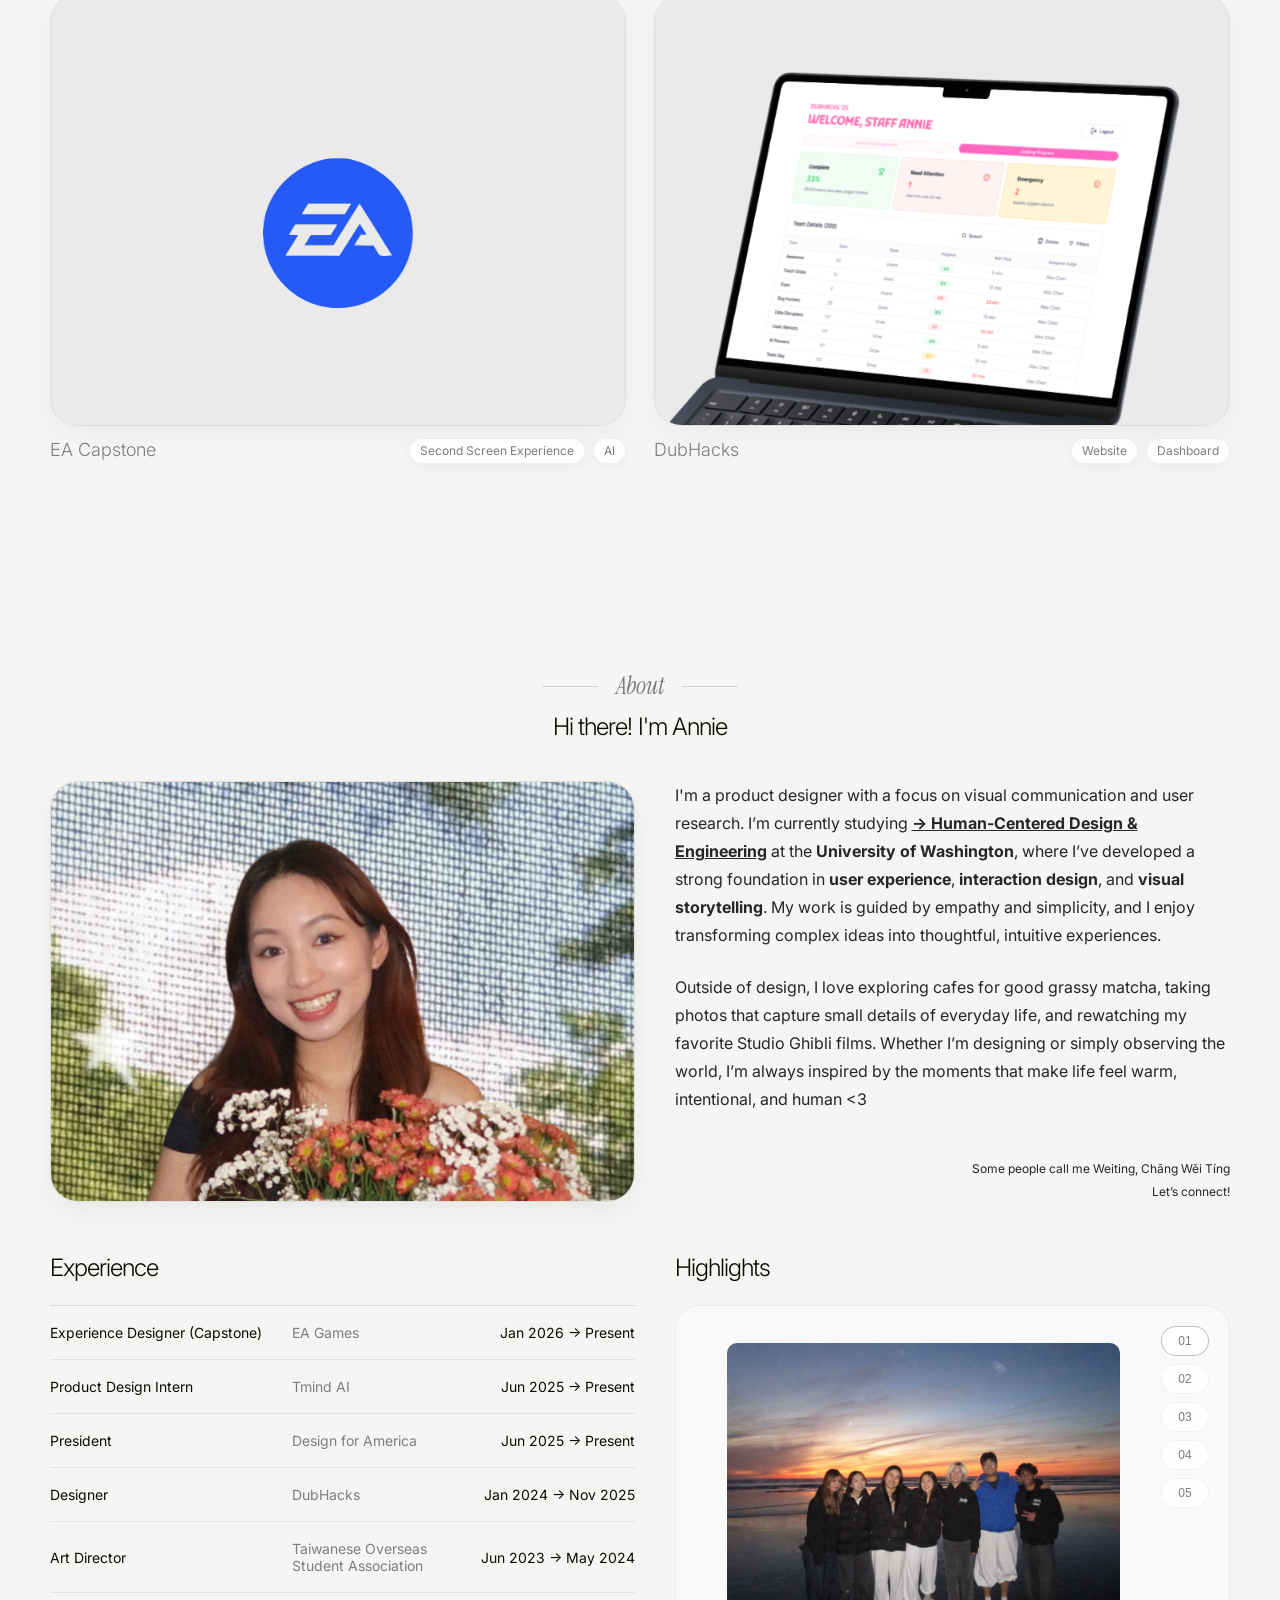
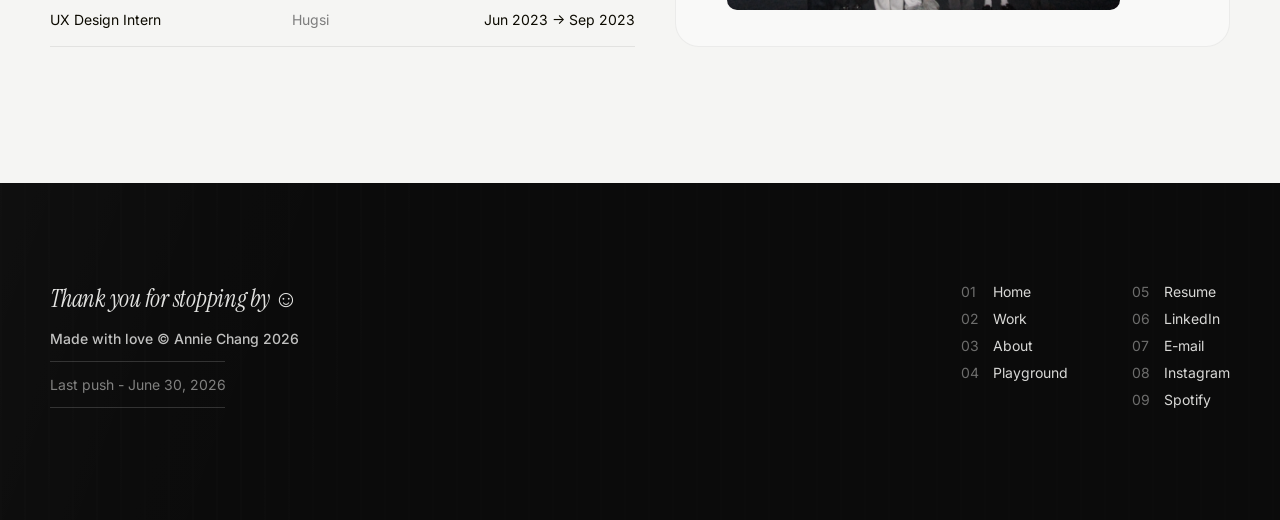
==== commit 1e784592: "Update portfolio content and playground layout" ====
--- a/index.html
+++ b/index.html
@@ -29,7 +29,7 @@
           <a href="#work">Work</a>
           <a href="#about">About</a>
           <a href="playground.html">Play</a>
-          <a href="https://drive.google.com/file/d/1WewuuxLQANwm43-1us8lu0iXJumfLpr8/view?usp=sharing" target="_blank" rel="noopener noreferrer">Resume</a>
+          <a href="https://drive.google.com/file/d/13Uwt0uyn-AHlYibAGLNPwHcuYwP65NLT/view?usp=sharing" target="_blank" rel="noopener noreferrer">Resume</a>
         </div>
       </div>
     </nav>
@@ -187,7 +187,7 @@
                 <p class="about-note-main">
                   Some people call me Weiting, Chāng Wěi Tíng
                 </p>
-                <p class="about-note-sub">Let’s connect!</p>
+                <p class="about-note-sub"><a href="mailto:toanniewc@gmail.com">Let’s connect!</a></p>
               </div>
             </div>
           </div>
@@ -319,7 +319,7 @@
           <p class="site-footer-sub">Made with love © Annie Chang 2026</p>
 
           <div class="site-footer-divider"></div>
-          <p class="site-footer-meta">Last push - May 4th, 2026</p>
+            <p class="site-footer-meta">Last push - June 30, 2026</p>
           <div class="site-footer-divider"></div>
         </div>
 
@@ -332,9 +332,9 @@
           </div>
 
           <div class="site-footer-links-col">
-            <a href="https://drive.google.com/file/d/1WewuuxLQANwm43-1us8lu0iXJumfLpr8/view?usp=sharing" target="_blank" rel="noopener noreferrer"><span>05</span> Resume</a>
+            <a href="https://drive.google.com/file/d/13Uwt0uyn-AHlYibAGLNPwHcuYwP65NLT/view?usp=sharing" target="_blank" rel="noopener noreferrer"><span>05</span> Resume</a>
             <a href="https://www.linkedin.com/in/weitinganniechang" target="_blank" rel="noopener noreferrer"><span>06</span> LinkedIn</a>
-            <a href="mailto:weiting383036@gmail.com"><span>07</span> E-mail</a>
+            <a href="mailto:toanniewc@gmail.com"><span>07</span> E-mail</a>
             <a href="https://www.instagram.com/weiting_ac/" target="_blank" rel="noopener noreferrer"><span>08</span> Instagram</a>
             <a href="https://open.spotify.com/user/weiting383036" target="_blank" rel="noopener noreferrer"><span>09</span> Spotify</a>
           </div>
--- a/css/style.css
+++ b/css/style.css
@@ -744,6 +744,10 @@
   margin: 0;
   font-size: var(--text-xs);
   color: var(--color-text-muted);
+}
+
+.about-note-sub a {
+  text-decoration: none;
 }
 
 .about-experience-list {
@@ -2083,26 +2087,52 @@
 }
 
 .case-study-final-next-grid {
+  width: 100%;
   margin-top: 18px;
   display: grid;
   grid-template-columns: repeat(4, minmax(0, 1fr));
   gap: 16px;
 }
 
-.case-study-final-next .case-study-ideation-image--process,
-.case-study-final-next .case-study-ideation-image-asset--process {
-  border-radius: 0;
+.case-study-final-next .case-study-final-next-grid {
+  margin-top: 0;
 }
 
 .case-study-final-next-card {
   border: 1px solid #9e9e9e;
-  border-radius: 0;
+  border-radius: 12px;
   background: rgba(255, 255, 255, 0.15);
-  padding: 26px 24px;
-  min-height: 410px;
+  padding: 22px 20px;
+  min-height: 260px;
   display: flex;
   flex-direction: column;
   justify-content: space-between;
+  min-width: 0;
+}
+
+.case-study-final-next-number {
+  margin: 0 0 12px;
+  font-size: 14px;
+  line-height: 1;
+  color: #000000;
+  font-weight: 600;
+}
+
+.case-study-final-next-title {
+  margin: 0;
+  font-size: 16px;
+  line-height: 1.25;
+  color: #000000;
+  font-weight: 600;
+  overflow-wrap: anywhere;
+}
+
+.case-study-final-next-copy {
+  margin: 0;
+  font-size: 14px;
+  line-height: 1.28;
+  color: #8a8a8a;
+  overflow-wrap: anywhere;
 }
 
 @media (max-width: 1180px) {
@@ -2887,3 +2917,255 @@
     grid-column: span 1;
   }
 }
+
+/* Playground final clean override */
+.playground-page--gallery {
+  background: var(--color-bg) !important;
+}
+
+.playground-page--gallery .playground-section {
+  background:
+    radial-gradient(rgba(0, 0, 0, 0.08) 1px, transparent 1px) 0 0 / 40px 40px,
+    var(--color-bg) !important;
+  min-height: auto !important;
+  padding: 108px 24px 88px !important;
+  overflow: visible !important;
+}
+
+.playground-page--gallery .playground-gallery-shell {
+  width: 100% !important;
+  max-width: var(--container-width) !important;
+  margin: 0 auto !important;
+}
+
+.playground-page--gallery .playground-header {
+  margin: 0 auto 20px !important;
+  text-align: left !important;
+}
+
+.playground-page--gallery .playground-title {
+  margin: 0 !important;
+  font-size: clamp(34px, 4.8vw, 54px) !important;
+  line-height: 0.95 !important;
+  letter-spacing: -0.03em !important;
+  color: rgba(0, 0, 0, 0.56) !important;
+}
+
+.playground-page--gallery .playground-subtitle {
+  margin: 8px 0 0 !important;
+  max-width: 760px !important;
+  font-size: clamp(13px, 1.45vw, 16px) !important;
+  line-height: 1.45 !important;
+  color: rgba(0, 0, 0, 0.72) !important;
+}
+
+.playground-page--gallery .playground-gallery {
+  display: grid !important;
+  grid-template-columns: repeat(4, minmax(0, 1fr)) !important;
+  gap: 14px !important;
+  column-count: unset !important;
+  column-gap: 0 !important;
+}
+
+.playground-page--gallery .playground-card {
+  display: flex !important;
+  align-items: center !important;
+  justify-content: center !important;
+  width: 100% !important;
+  height: 250px !important;
+  margin: 0 !important;
+  padding: 8px !important;
+  border-radius: 14px !important;
+  border: 1px solid rgba(0, 0, 0, 0.08) !important;
+  background: rgba(255, 255, 255, 0.72) !important;
+  box-shadow: 0 6px 14px rgba(0, 0, 0, 0.05) !important;
+  overflow: hidden !important;
+  text-decoration: none !important;
+  break-inside: avoid !important;
+}
+
+.playground-page--gallery .playground-card:hover,
+.playground-page--gallery .playground-card:focus-visible {
+  transform: translateY(-1px) !important;
+  box-shadow: 0 10px 18px rgba(0, 0, 0, 0.08) !important;
+}
+
+.playground-page--gallery .playground-card img {
+  width: 100% !important;
+  height: 100% !important;
+  object-fit: contain !important;
+  display: block !important;
+}
+
+@media (max-width: 1100px) {
+  .playground-page--gallery .playground-gallery {
+    grid-template-columns: repeat(3, minmax(0, 1fr)) !important;
+  }
+
+  .playground-page--gallery .playground-card {
+    height: 220px !important;
+  }
+}
+
+@media (max-width: 760px) {
+  .playground-page--gallery .playground-section {
+    padding: 96px 16px 76px !important;
+  }
+
+  .playground-page--gallery .playground-gallery {
+    grid-template-columns: repeat(2, minmax(0, 1fr)) !important;
+    gap: 12px !important;
+  }
+
+  .playground-page--gallery .playground-card {
+    height: 180px !important;
+    border-radius: 12px !important;
+    padding: 6px !important;
+  }
+}
+
+/* Playground reference layout */
+.playground-body {
+  background:
+    radial-gradient(rgba(0, 0, 0, 0.09) 1px, transparent 1px) 0 0 / 34px 34px,
+    #f2f2f0 !important;
+}
+
+.playground-page--gallery {
+  background: transparent !important;
+}
+
+.playground-page--gallery .playground-section {
+  background:
+    radial-gradient(rgba(0, 0, 0, 0.09) 1px, transparent 1px) 0 0 / 34px 34px,
+    #f2f2f0 !important;
+  padding: 122px 24px 96px !important;
+}
+
+.playground-page--gallery .playground-gallery-shell {
+  max-width: 1080px !important;
+}
+
+.playground-page--gallery .playground-header {
+  margin: 0 0 24px !important;
+  text-align: left !important;
+}
+
+.playground-page--gallery .playground-title {
+  font-size: clamp(42px, 4vw, 52px) !important;
+  line-height: 0.92 !important;
+  letter-spacing: -0.02em !important;
+  color: rgba(0, 0, 0, 0.52) !important;
+}
+
+.playground-page--gallery .playground-subtitle {
+  max-width: 540px !important;
+  margin: 8px 0 0 !important;
+  font-size: 13px !important;
+  line-height: 1.35 !important;
+  color: rgba(0, 0, 0, 0.74) !important;
+}
+
+.playground-page--gallery .playground-gallery {
+  display: grid !important;
+  grid-template-columns: repeat(6, minmax(0, 1fr)) !important;
+  row-gap: 28px !important;
+  column-gap: 22px !important;
+  column-count: unset !important;
+}
+
+.playground-page--gallery .playground-card {
+  display: flex !important;
+  align-items: center !important;
+  justify-content: center !important;
+  width: 100% !important;
+  height: auto !important;
+  margin: 0 !important;
+  padding: 16px !important;
+  border-radius: 8px !important;
+  border: none !important;
+  background: rgba(255, 255, 255, 0.82) !important;
+  box-shadow: none !important;
+  overflow: hidden !important;
+  text-decoration: none !important;
+}
+
+.playground-page--gallery .playground-card:hover,
+.playground-page--gallery .playground-card:focus-visible {
+  transform: translateY(-1px) !important;
+  box-shadow: 0 8px 18px rgba(0, 0, 0, 0.06) !important;
+}
+
+.playground-page--gallery .playground-card img {
+  width: 100% !important;
+  height: 100% !important;
+  display: block !important;
+  object-fit: contain !important;
+  border-radius: 2px !important;
+  background: transparent !important;
+}
+
+.playground-page--gallery .playground-card--half {
+  grid-column: span 3 !important;
+  aspect-ratio: 1.58 / 1 !important;
+}
+
+.playground-page--gallery .playground-card--third {
+  grid-column: span 2 !important;
+  aspect-ratio: 1 / 1 !important;
+}
+
+.playground-page--gallery .playground-card--wide {
+  grid-column: span 4 !important;
+  aspect-ratio: 1.78 / 1 !important;
+}
+
+.playground-page--gallery .playground-card--tall {
+  aspect-ratio: 0.86 / 1 !important;
+}
+
+.playground-page--gallery .playground-card--dark {
+  background: rgba(255, 255, 255, 0.82) !important;
+}
+
+@media (max-width: 900px) {
+  .playground-page--gallery .playground-section {
+    padding: 104px 18px 80px !important;
+  }
+
+  .playground-page--gallery .playground-gallery {
+    grid-template-columns: repeat(4, minmax(0, 1fr)) !important;
+  }
+
+  .playground-page--gallery .playground-card--half,
+  .playground-page--gallery .playground-card--third,
+  .playground-page--gallery .playground-card--wide {
+    grid-column: span 2 !important;
+  }
+}
+
+@media (max-width: 600px) {
+  .playground-page--gallery .playground-section {
+    padding: 92px 14px 72px !important;
+  }
+
+  .playground-page--gallery .playground-title {
+    font-size: clamp(36px, 12vw, 46px) !important;
+  }
+
+  .playground-page--gallery .playground-gallery {
+    grid-template-columns: 1fr !important;
+    row-gap: 16px !important;
+    column-gap: 0 !important;
+  }
+
+  .playground-page--gallery .playground-card--half,
+  .playground-page--gallery .playground-card--third,
+  .playground-page--gallery .playground-card--wide {
+    grid-column: span 1 !important;
+  }
+
+  .playground-page--gallery .playground-card {
+    padding: 12px !important;
+  }
+}
